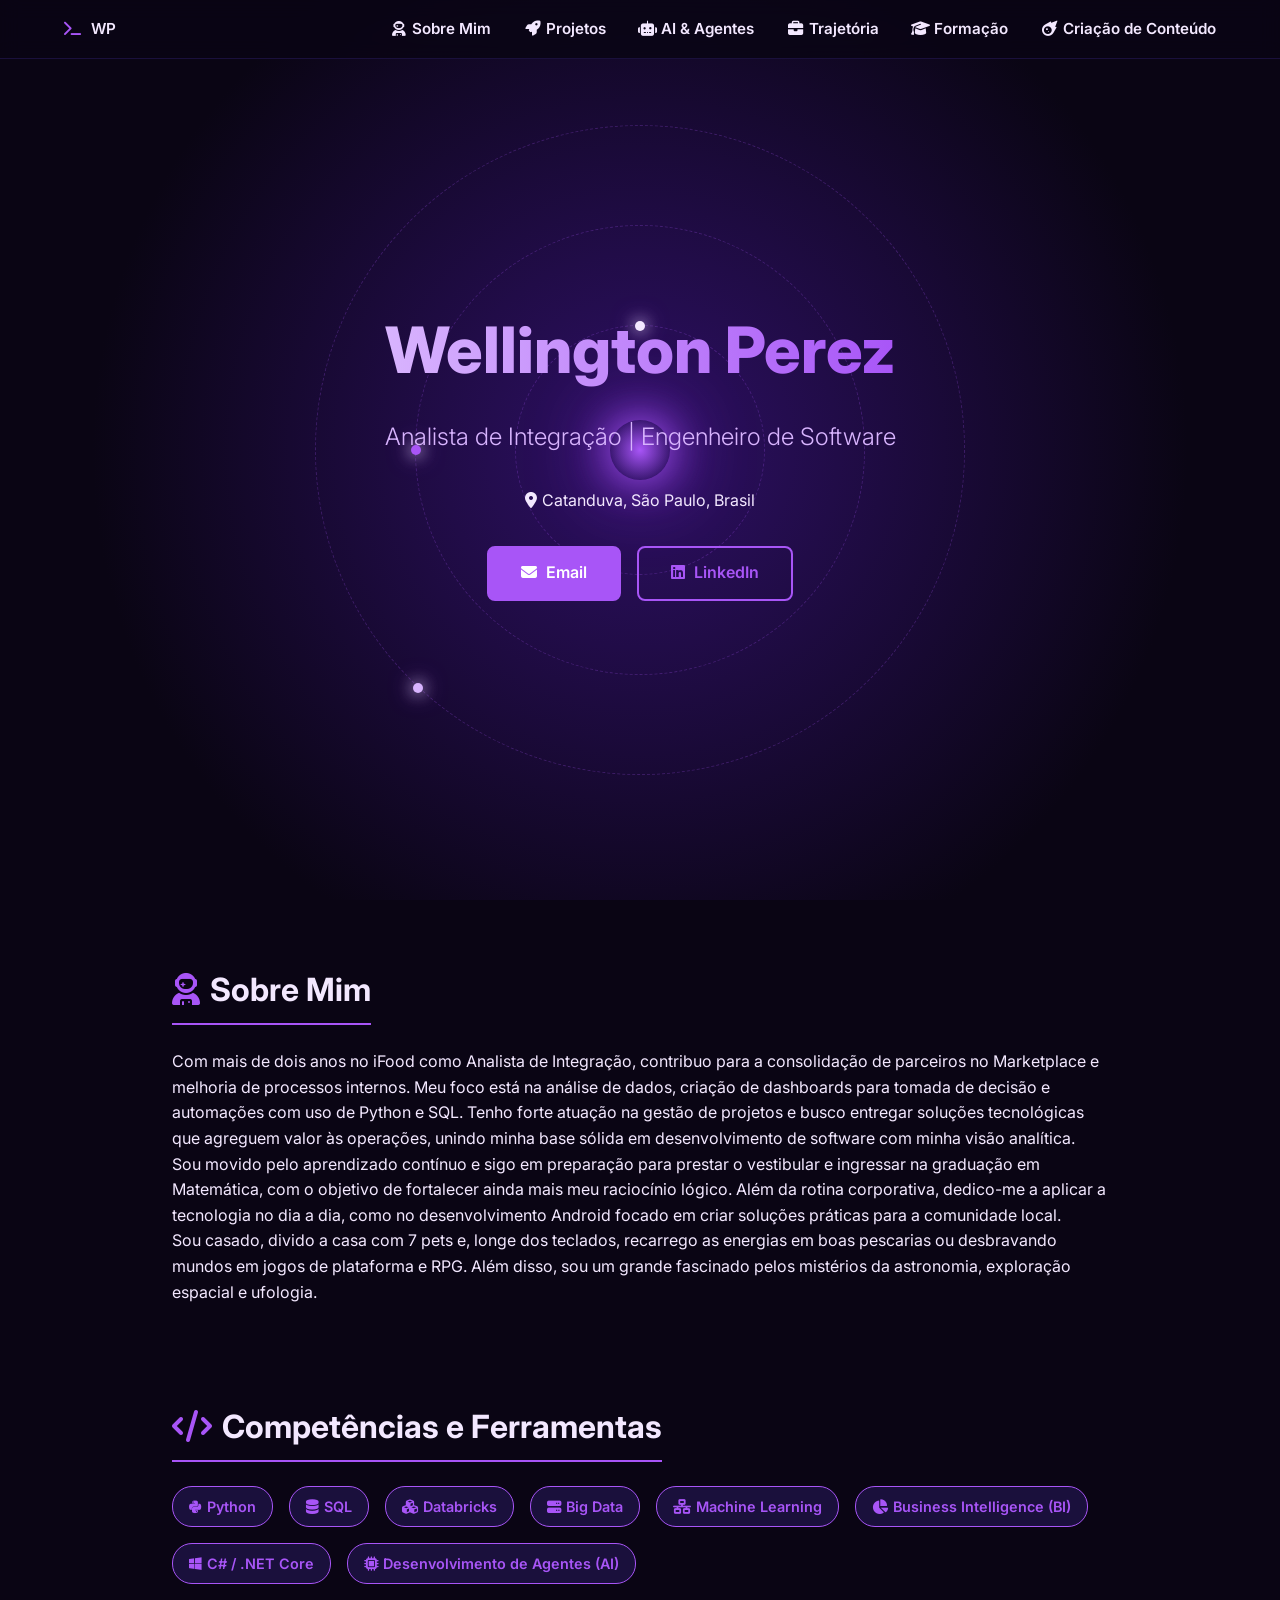
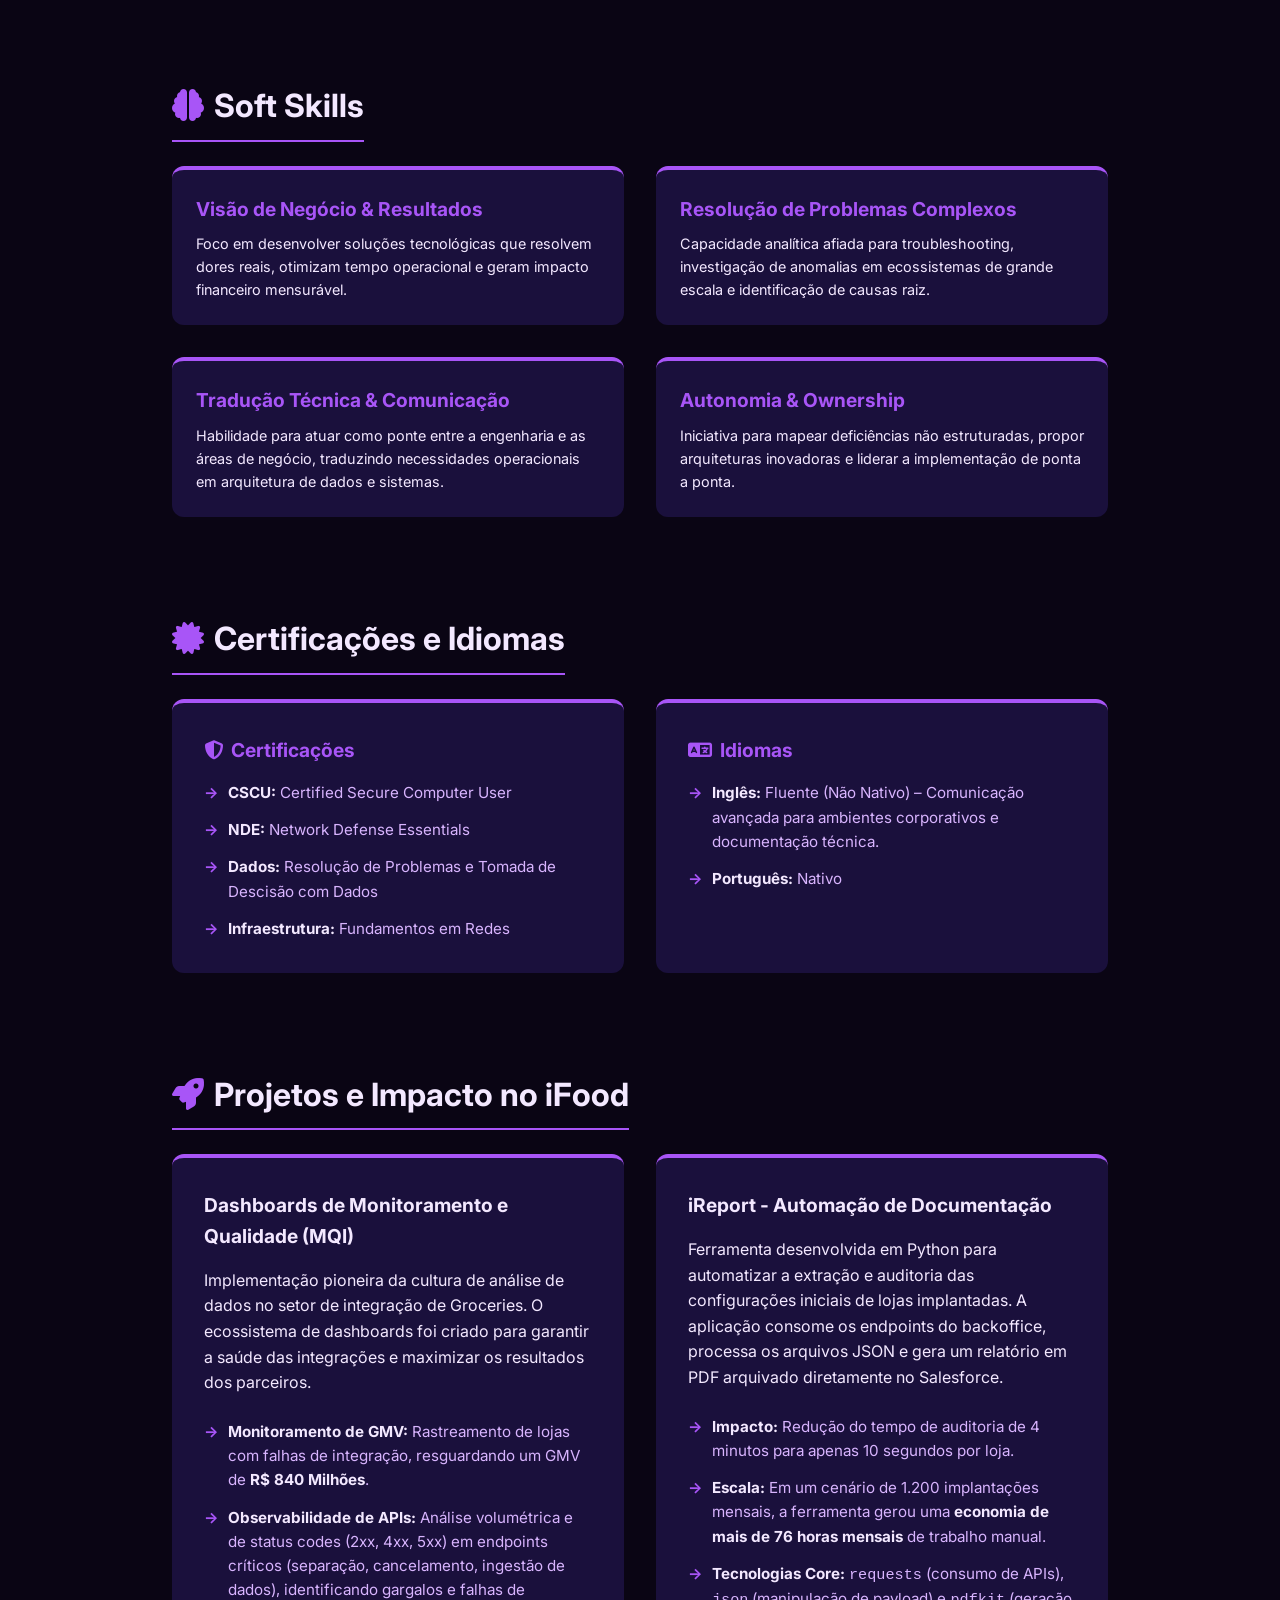
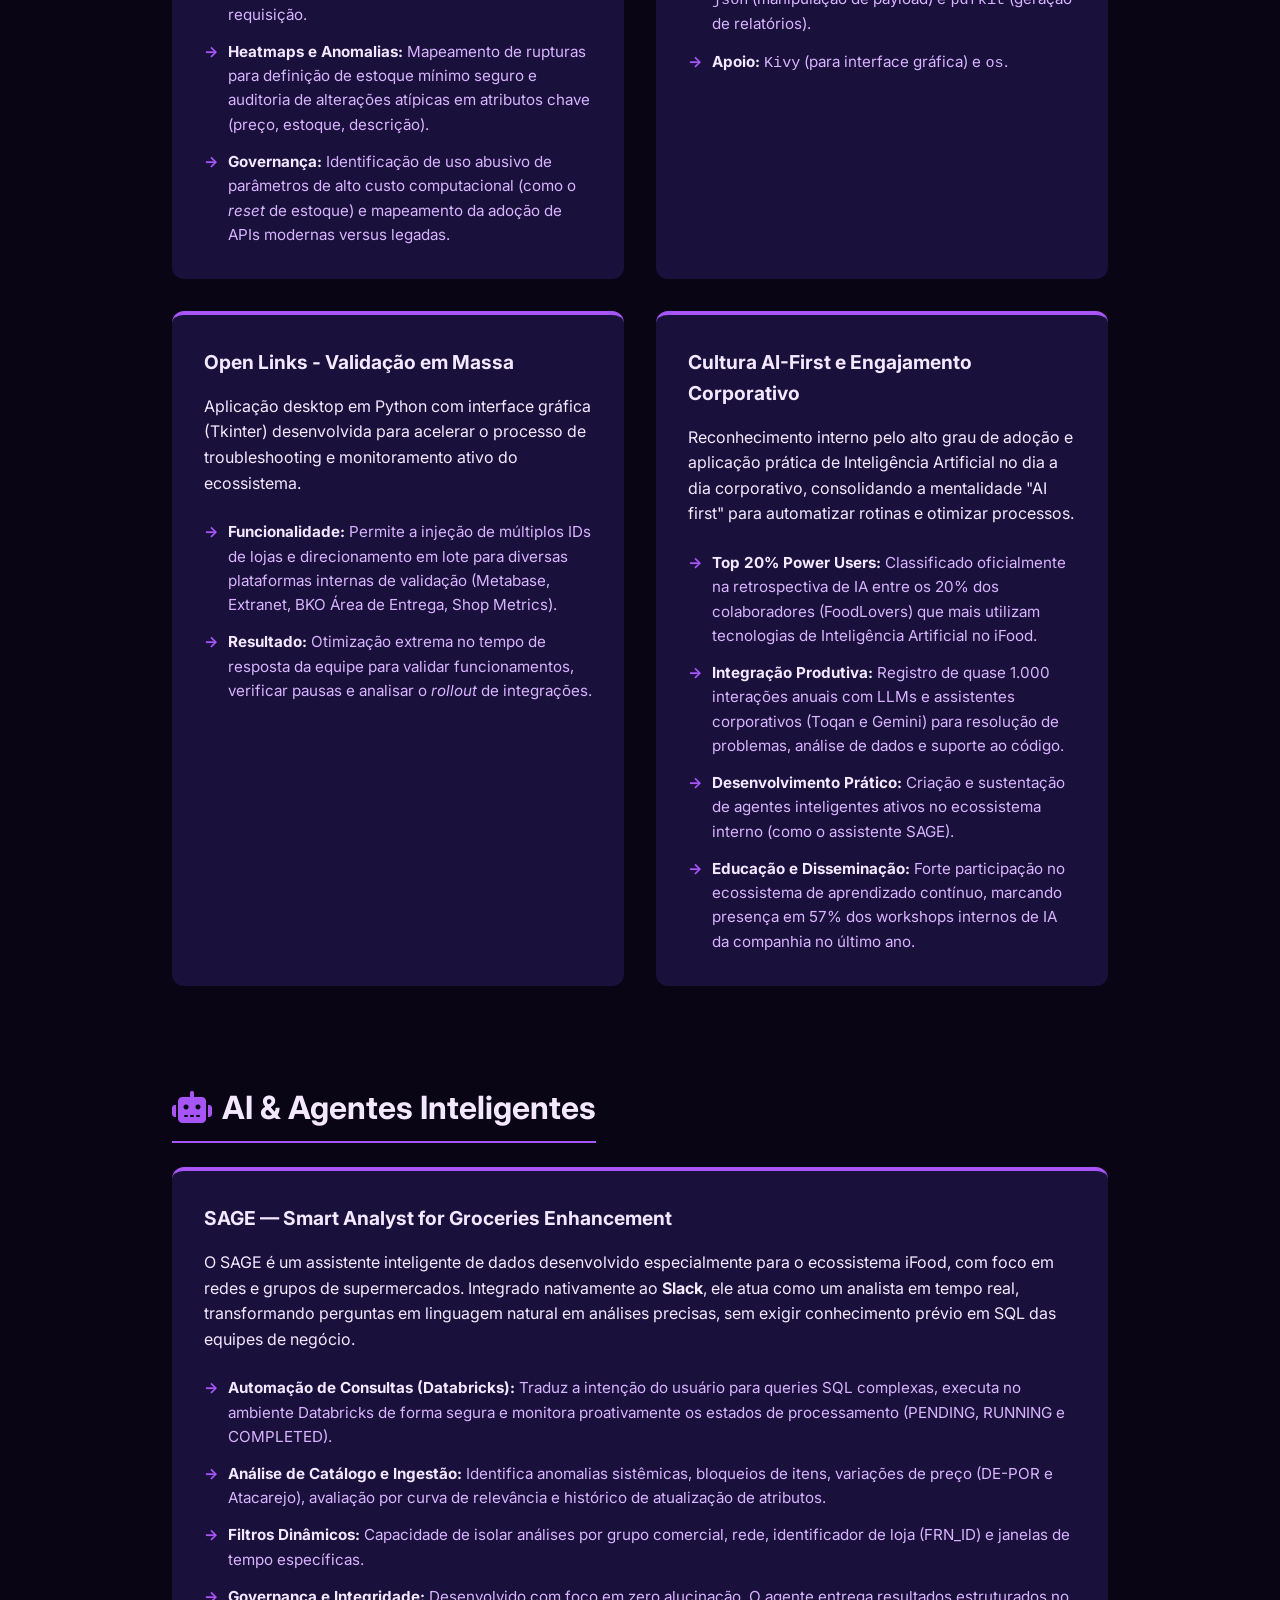
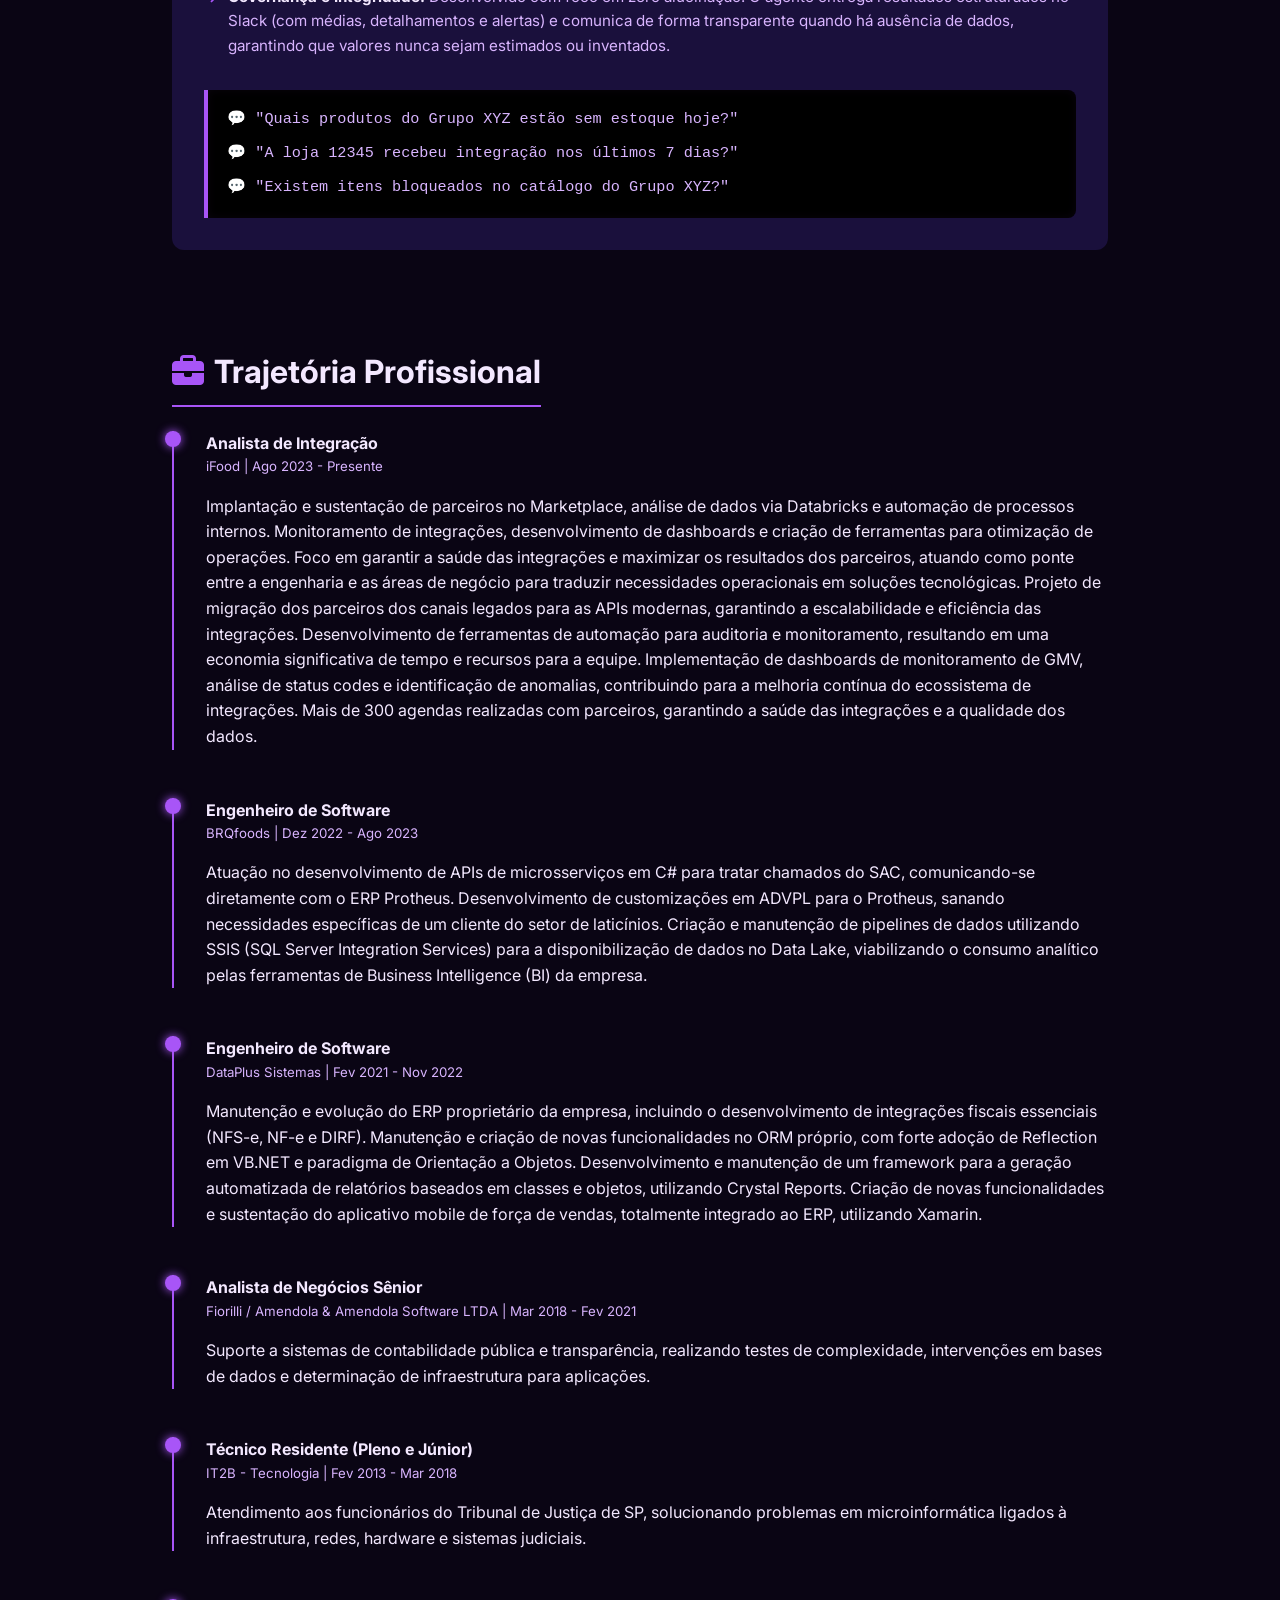
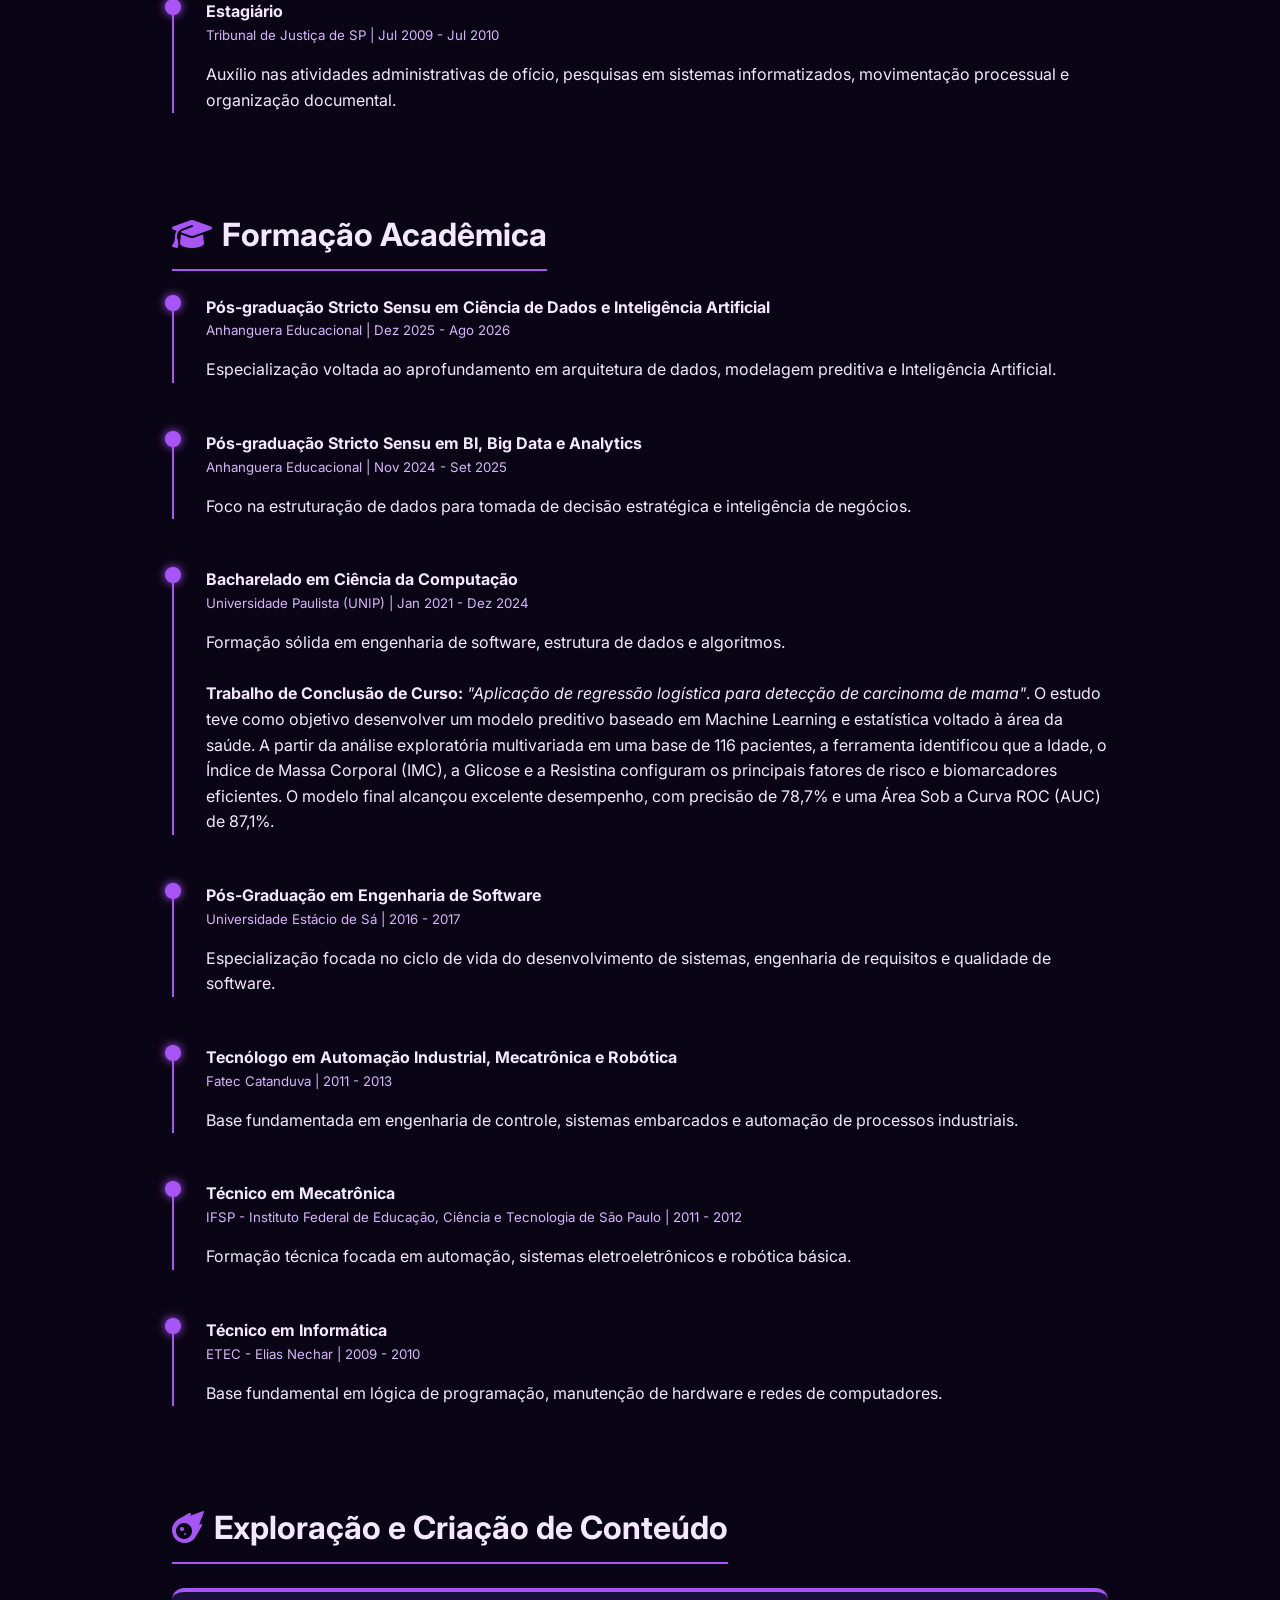
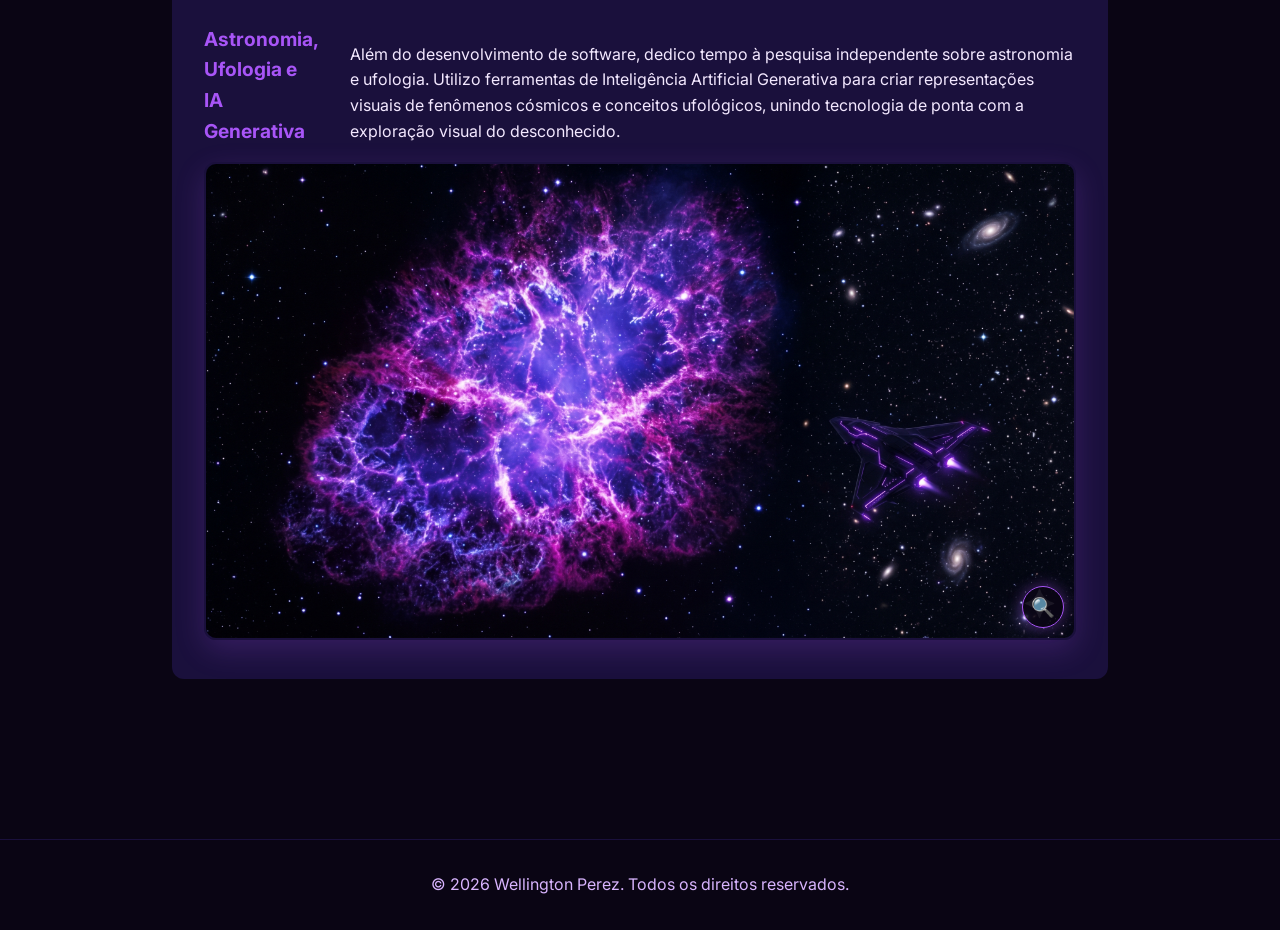
==== index.html @ 1f41c341 "feat: first commit" ====
<!doctype html>
<html lang="pt-BR">
  <head>
    <meta charset="UTF-8" />
    <meta name="viewport" content="width=device-width, initial-scale=1.0" />
    <title>Wellington Perez | Portfólio</title>

    <!-- Metatags para Redes Sociais (WhatsApp, LinkedIn, etc) -->
    <meta property="og:title" content="Wellington Perez | Portfólio" />
    <meta property="og:description" content="Engenheiro de Software e Analista de Integração. Conheça minha trajetória, projetos em IA e automações no iFood." />
    <meta property="og:type" content="website" />
    <meta property="og:site_name" content="Wellington Perez" />
    
    <!-- URL do seu site (Substitua pelo link real quando publicar) -->
    <meta property="og:url" content="https://wellingtondesenvolvedor.github.io/" />
    
    <!-- Link da imagem de prévia (DEVE SER UM LINK COMPLETO COM HTTPS) -->
    <meta property="og:image" content="https://wellingtondesenvolvedor.github.io/preview.jpg" />
    <meta property="og:image:width" content="1200" />
    <meta property="og:image:height" content="630" />

    <link rel="stylesheet" href="style.css" />
    <link
      href="https://fonts.googleapis.com/css2?family=Inter:wght@300;400;600;800&display=swap"
      rel="stylesheet"
    />
    <link
      rel="stylesheet"
      href="https://cdnjs.cloudflare.com/ajax/libs/font-awesome/6.5.1/css/all.min.css"
    />
  </head>
  <body>
    <div class="hamburger" id="hamburger">
      <span></span>
      <span></span>
      <span></span>
    </div>

    <nav class="navbar fade-in">
      <a href="#" class="nav-logo">
        <i class="fa-solid fa-terminal"></i> WP
      </a>
      <ul class="nav-menu" id="nav-menu">
        <li>
          <a href="#sobre"
            ><i class="fa-solid fa-user-astronaut fa-fw"></i> Sobre Mim</a
          >
        </li>
        <li>
          <a href="#projetos"
            ><i class="fa-solid fa-rocket fa-fw"></i> Projetos</a
          >
        </li>
        <li>
          <a href="#ai"><i class="fa-solid fa-robot fa-fw"></i> AI & Agentes</a>
        </li>
        <li>
          <a href="#experiencia"
            ><i class="fa-solid fa-briefcase fa-fw"></i> Trajetória</a
          >
        </li>
        <li>
          <a href="#formacao"
            ><i class="fa-solid fa-graduation-cap fa-fw"></i> Formação</a
          >
        </li>
        <li>
          <a href="#conteudo"
            ><i class="fa-solid fa-meteor fa-fw"></i> Criação de Conteúdo</a
          >
        </li>
      </ul>
    </nav>

    <div class="menu-overlay" id="menu-overlay"></div>

    <header class="hero fade-in">
      <div class="cosmic-network">
        <div class="orbit orbit-1"><div class="node"></div></div>
        <div class="orbit orbit-2"><div class="node"></div></div>
        <div class="orbit orbit-3"><div class="node"></div></div>
        <div class="core"></div>
      </div>

      <div class="hero-content">
        <h1>Wellington Perez</h1>
        <h2>Analista de Integração | Engenheiro de Software</h2>
        <p>
          <i class="fa-solid fa-location-dot" style="margin-right: 5px"></i
          >Catanduva, São Paulo, Brasil
        </p>
        <div class="contact-links">
          <a href="mailto:wellingtonaperez@gmail.com" class="btn"
            ><i class="fa-solid fa-envelope" style="margin-right: 5px"></i>
            Email</a
          >
          <a
            href="https://www.linkedin.com/in/wellperez"
            target="_blank"
            class="btn outline"
            ><i class="fa-brands fa-linkedin" style="margin-right: 5px"></i>
            LinkedIn</a
          >
        </div>
      </div>
    </header>

    <main>
      <section class="about slide-up" id="sobre">
        <h3>
          <i
            class="fa-solid fa-user-astronaut"
            style="color: var(--primary-color); margin-right: 10px"
          ></i
          >Sobre Mim
        </h3>
        <p>
          Com mais de dois anos no iFood como Analista de Integração, contribuo
          para a consolidação de parceiros no Marketplace e melhoria de
          processos internos. Meu foco está na análise de dados, criação de
          dashboards para tomada de decisão e automações com uso de Python e
          SQL. Tenho forte atuação na gestão de projetos e busco entregar
          soluções tecnológicas que agreguem valor às operações, unindo minha
          base sólida em desenvolvimento de software com minha visão analítica.
        </p>

        <p>
          Sou movido pelo aprendizado contínuo e sigo em preparação para prestar
          o vestibular e ingressar na graduação em Matemática, com o objetivo de
          fortalecer ainda mais meu raciocínio lógico. Além da rotina
          corporativa, dedico-me a aplicar a tecnologia no dia a dia, como no
          desenvolvimento Android focado em criar soluções práticas para a
          comunidade local.
        </p>

        <p>
          Sou casado, divido a casa com 7 pets e, longe dos teclados, recarrego
          as energias em boas pescarias ou desbravando mundos em jogos de
          plataforma e RPG. Além disso, sou um grande fascinado pelos mistérios
          da astronomia, exploração espacial e ufologia.
        </p>
      </section>

      <section class="skills slide-up">
        <h3>
          <i
            class="fa-solid fa-code"
            style="color: var(--primary-color); margin-right: 10px"
          ></i
          >Competências e Ferramentas
        </h3>
        <div class="skills-grid">
          <span class="skill-tag"
            ><i class="fa-brands fa-python" style="margin-right: 5px"></i
            >Python</span
          >
          <span class="skill-tag"
            ><i class="fa-solid fa-database" style="margin-right: 5px"></i
            >SQL</span
          >
          <span class="skill-tag"
            ><i class="fa-solid fa-cubes" style="margin-right: 5px"></i
            >Databricks</span
          >
          <span class="skill-tag"
            ><i class="fa-solid fa-server" style="margin-right: 5px"></i>Big
            Data</span
          >
          <span class="skill-tag"
            ><i class="fa-solid fa-network-wired" style="margin-right: 5px"></i
            >Machine Learning</span
          >
          <span class="skill-tag"
            ><i class="fa-solid fa-chart-pie" style="margin-right: 5px"></i
            >Business Intelligence (BI)</span
          >
          <span class="skill-tag"
            ><i class="fa-brands fa-windows" style="margin-right: 5px"></i>C# /
            .NET Core</span
          >
          <span class="skill-tag"
            ><i class="fa-solid fa-microchip" style="margin-right: 5px"></i
            >Desenvolvimento de Agentes (AI)</span
          >
        </div>
      </section>

      <section class="soft-skills slide-up" id="soft-skills">
        <h3>
          <i
            class="fa-solid fa-brain"
            style="color: var(--primary-color); margin-right: 10px"
          ></i
          >Soft Skills
        </h3>
        <div class="project-grid">
          <div class="project-card" style="padding: 1.5rem">
            <h4 style="margin-bottom: 0.5rem; color: var(--primary-color)">
              Visão de Negócio & Resultados
            </h4>
            <p style="font-size: 0.9rem">
              Foco em desenvolver soluções tecnológicas que resolvem dores
              reais, otimizam tempo operacional e geram impacto financeiro
              mensurável.
            </p>
          </div>
          <div class="project-card" style="padding: 1.5rem">
            <h4 style="margin-bottom: 0.5rem; color: var(--primary-color)">
              Resolução de Problemas Complexos
            </h4>
            <p style="font-size: 0.9rem">
              Capacidade analítica afiada para troubleshooting, investigação de
              anomalias em ecossistemas de grande escala e identificação de
              causas raiz.
            </p>
          </div>
          <div class="project-card" style="padding: 1.5rem">
            <h4 style="margin-bottom: 0.5rem; color: var(--primary-color)">
              Tradução Técnica & Comunicação
            </h4>
            <p style="font-size: 0.9rem">
              Habilidade para atuar como ponte entre a engenharia e as áreas de
              negócio, traduzindo necessidades operacionais em arquitetura de
              dados e sistemas.
            </p>
          </div>
          <div class="project-card" style="padding: 1.5rem">
            <h4 style="margin-bottom: 0.5rem; color: var(--primary-color)">
              Autonomia & Ownership
            </h4>
            <p style="font-size: 0.9rem">
              Iniciativa para mapear deficiências não estruturadas, propor
              arquiteturas inovadoras e liderar a implementação de ponta a
              ponta.
            </p>
          </div>
        </div>
      </section>

      <section class="certifications-languages slide-up" id="certificacoes">
        <h3>
          <i
            class="fa-solid fa-certificate"
            style="color: var(--primary-color); margin-right: 10px"
          ></i
          >Certificações e Idiomas
        </h3>
        <div class="project-grid">
          <div class="project-card">
            <h4 style="margin-bottom: 1rem; color: var(--primary-color)">
              <i class="fa-solid fa-shield-halved" style="margin-right: 8px"></i
              >Certificações
            </h4>
            <ul class="project-highlights" style="margin-top: 0">
              <li><strong>CSCU:</strong> Certified Secure Computer User</li>
              <li><strong>NDE:</strong> Network Defense Essentials</li>
              <li>
                <strong>Dados:</strong> Resolução de Problemas e Tomada de
                Descisão com Dados
              </li>
              <li><strong>Infraestrutura:</strong> Fundamentos em Redes</li>
            </ul>
          </div>

          <div class="project-card">
            <h4 style="margin-bottom: 1rem; color: var(--primary-color)">
              <i class="fa-solid fa-language" style="margin-right: 8px"></i
              >Idiomas
            </h4>
            <ul class="project-highlights" style="margin-top: 0">
              <li>
                <strong>Inglês:</strong> Fluente (Não Nativo) – Comunicação
                avançada para ambientes corporativos e documentação técnica.
              </li>
              <li><strong>Português:</strong> Nativo</li>
            </ul>
          </div>
        </div>
      </section>

      <section class="projects slide-up" id="projetos">
        <h3>
          <i
            class="fa-solid fa-rocket"
            style="color: var(--primary-color); margin-right: 10px"
          ></i
          >Projetos e Impacto no iFood
        </h3>

        <div class="project-grid">
          <div class="project-card">
            <h4>Dashboards de Monitoramento e Qualidade (MQI)</h4>
            <p>
              Implementação pioneira da cultura de análise de dados no setor de
              integração de Groceries. O ecossistema de dashboards foi criado
              para garantir a saúde das integrações e maximizar os resultados
              dos parceiros.
            </p>
            <ul class="project-highlights">
              <li>
                <strong>Monitoramento de GMV:</strong> Rastreamento de lojas com
                falhas de integração, resguardando um GMV de
                <strong>R$ 840 Milhões</strong>.
              </li>
              <li>
                <strong>Observabilidade de APIs:</strong> Análise volumétrica e
                de status codes (2xx, 4xx, 5xx) em endpoints críticos
                (separação, cancelamento, ingestão de dados), identificando
                gargalos e falhas de requisição.
              </li>
              <li>
                <strong>Heatmaps e Anomalias:</strong> Mapeamento de rupturas
                para definição de estoque mínimo seguro e auditoria de
                alterações atípicas em atributos chave (preço, estoque,
                descrição).
              </li>
              <li>
                <strong>Governança:</strong> Identificação de uso abusivo de
                parâmetros de alto custo computacional (como o <i>reset</i> de
                estoque) e mapeamento da adoção de APIs modernas versus legadas.
              </li>
            </ul>
          </div>

          <div class="project-card">
            <h4>iReport - Automação de Documentação</h4>
            <p>
              Ferramenta desenvolvida em Python para automatizar a extração e
              auditoria das configurações iniciais de lojas implantadas. A
              aplicação consome os endpoints do backoffice, processa os arquivos
              JSON e gera um relatório em PDF arquivado diretamente no
              Salesforce.
            </p>
            <ul class="project-highlights">
              <li>
                <strong>Impacto:</strong> Redução do tempo de auditoria de 4
                minutos para apenas 10 segundos por loja.
              </li>
              <li>
                <strong>Escala:</strong> Em um cenário de 1.200 implantações
                mensais, a ferramenta gerou uma
                <strong>economia de mais de 76 horas mensais</strong> de
                trabalho manual.
              </li>
              <li>
                <strong>Tecnologias Core:</strong>
                <code>requests</code> (consumo de APIs),
                <code>json</code> (manipulação de payload) e
                <code>pdfkit</code> (geração de relatórios).
              </li>
              <li>
                <strong>Apoio:</strong> <code>Kivy</code> (para interface
                gráfica) e <code>os</code>.
              </li>
            </ul>
          </div>

          <div class="project-card">
            <h4>Open Links - Validação em Massa</h4>
            <p>
              Aplicação desktop em Python com interface gráfica (Tkinter)
              desenvolvida para acelerar o processo de troubleshooting e
              monitoramento ativo do ecossistema.
            </p>
            <ul class="project-highlights">
              <li>
                <strong>Funcionalidade:</strong> Permite a injeção de múltiplos
                IDs de lojas e direcionamento em lote para diversas plataformas
                internas de validação (Metabase, Extranet, BKO Área de Entrega,
                Shop Metrics).
              </li>
              <li>
                <strong>Resultado:</strong> Otimização extrema no tempo de
                resposta da equipe para validar funcionamentos, verificar pausas
                e analisar o <i>rollout</i> de integrações.
              </li>
            </ul>
          </div>

          <!-- Projeto Cultura de IA -->
          <div class="project-card">
            <h4>Cultura AI-First e Engajamento Corporativo</h4>
            <p>
              Reconhecimento interno pelo alto grau de adoção e aplicação prática de Inteligência Artificial no dia a dia corporativo, consolidando a mentalidade "AI first" para automatizar rotinas e otimizar processos.
            </p>
            <ul class="project-highlights">
              <li>
                <strong>Top 20% Power Users:</strong> Classificado oficialmente na retrospectiva de IA entre os 20% dos colaboradores (FoodLovers) que mais utilizam tecnologias de Inteligência Artificial no iFood.
              </li>
              <li>
                <strong>Integração Produtiva:</strong> Registro de quase 1.000 interações anuais com LLMs e assistentes corporativos (Toqan e Gemini) para resolução de problemas, análise de dados e suporte ao código.
              </li>
              <li>
                <strong>Desenvolvimento Prático:</strong> Criação e sustentação de agentes inteligentes ativos no ecossistema interno (como o assistente SAGE).
              </li>
              <li>
                <strong>Educação e Disseminação:</strong> Forte participação no ecossistema de aprendizado contínuo, marcando presença em 57% dos workshops internos de IA da companhia no último ano.
              </li>
            </ul>
          </div>
        </div>
      </section>

      <section class="ai-agents slide-up" id="ai">
        <h3>
          <i
            class="fa-solid fa-robot"
            style="color: var(--primary-color); margin-right: 10px"
          ></i
          >AI & Agentes Inteligentes
        </h3>
        <div class="project-card">
          <h4>SAGE — Smart Analyst for Groceries Enhancement</h4>
          <p>
            O SAGE é um assistente inteligente de dados desenvolvido
            especialmente para o ecossistema iFood, com foco em redes e grupos
            de supermercados. Integrado nativamente ao <strong>Slack</strong>,
            ele atua como um analista em tempo real, transformando perguntas em
            linguagem natural em análises precisas, sem exigir conhecimento
            prévio em SQL das equipes de negócio.
          </p>

          <ul class="project-highlights">
            <li>
              <strong>Automação de Consultas (Databricks):</strong> Traduz a
              intenção do usuário para queries SQL complexas, executa no
              ambiente Databricks de forma segura e monitora proativamente os
              estados de processamento (PENDING, RUNNING e COMPLETED).
            </li>
            <li>
              <strong>Análise de Catálogo e Ingestão:</strong> Identifica
              anomalias sistêmicas, bloqueios de itens, variações de preço
              (DE-POR e Atacarejo), avaliação por curva de relevância e
              histórico de atualização de atributos.
            </li>
            <li>
              <strong>Filtros Dinâmicos:</strong> Capacidade de isolar análises
              por grupo comercial, rede, identificador de loja (FRN_ID) e
              janelas de tempo específicas.
            </li>
            <li>
              <strong>Governança e Integridade:</strong> Desenvolvido com foco
              em zero alucinação. O agente entrega resultados estruturados no
              Slack (com médias, detalhamentos e alertas) e comunica de forma
              transparente quando há ausência de dados, garantindo que valores
              nunca sejam estimados ou inventados.
            </li>
          </ul>

          <div class="chat-snippet">
            <span
              >💬 "Quais produtos do Grupo XYZ estão sem estoque hoje?"</span
            >
            <span
              >💬 "A loja 12345 recebeu integração nos últimos 7 dias?"</span
            >
            <span>💬 "Existem itens bloqueados no catálogo do Grupo XYZ?"</span>
          </div>
        </div>
      </section>

      <section class="experience slide-up" id="experiencia">
        <h3>
          <i
            class="fa-solid fa-briefcase"
            style="color: var(--primary-color); margin-right: 10px"
          ></i
          >Trajetória Profissional
        </h3>
        <div class="timeline">
          <div class="timeline-item">
            <h4>Analista de Integração</h4>
            <h5>iFood | Ago 2023 - Presente</h5>
            <p>
              Implantação e sustentação de parceiros no Marketplace, análise de
              dados via Databricks e automação de processos internos.
              Monitoramento de integrações, desenvolvimento de dashboards e
              criação de ferramentas para otimização de operações. Foco em
              garantir a saúde das integrações e maximizar os resultados dos
              parceiros, atuando como ponte entre a engenharia e as áreas de
              negócio para traduzir necessidades operacionais em soluções
              tecnológicas. Projeto de migração dos parceiros dos canais legados
              para as APIs modernas, garantindo a escalabilidade e eficiência
              das integrações. Desenvolvimento de ferramentas de automação para
              auditoria e monitoramento, resultando em uma economia
              significativa de tempo e recursos para a equipe. Implementação de
              dashboards de monitoramento de GMV, análise de status codes e
              identificação de anomalias, contribuindo para a melhoria contínua
              do ecossistema de integrações. Mais de 300 agendas realizadas com
              parceiros, garantindo a saúde das integrações e a qualidade dos
              dados.
            </p>
          </div>
          <div class="timeline-item">
            <h4>Engenheiro de Software</h4>
            <h5>BRQfoods | Dez 2022 - Ago 2023</h5>
            <p>
              Atuação no desenvolvimento de APIs de microsserviços em C# para
              tratar chamados do SAC, comunicando-se diretamente com o ERP
              Protheus. Desenvolvimento de customizações em ADVPL para o
              Protheus, sanando necessidades específicas de um cliente do setor
              de laticínios. Criação e manutenção de pipelines de dados
              utilizando SSIS (SQL Server Integration Services) para a
              disponibilização de dados no Data Lake, viabilizando o consumo
              analítico pelas ferramentas de Business Intelligence (BI) da
              empresa.
            </p>
          </div>
          <div class="timeline-item">
            <h4>Engenheiro de Software</h4>
            <h5>DataPlus Sistemas | Fev 2021 - Nov 2022</h5>
            <p>
              Manutenção e evolução do ERP proprietário da empresa, incluindo o
              desenvolvimento de integrações fiscais essenciais (NFS-e, NF-e e
              DIRF). Manutenção e criação de novas funcionalidades no ORM
              próprio, com forte adoção de Reflection em VB.NET e paradigma de
              Orientação a Objetos. Desenvolvimento e manutenção de um framework
              para a geração automatizada de relatórios baseados em classes e
              objetos, utilizando Crystal Reports. Criação de novas
              funcionalidades e sustentação do aplicativo mobile de força de
              vendas, totalmente integrado ao ERP, utilizando Xamarin.
            </p>
          </div>
          <div class="timeline-item">
            <h4>Analista de Negócios Sênior</h4>
            <h5>
              Fiorilli / Amendola & Amendola Software LTDA | Mar 2018 - Fev 2021
            </h5>
            <p>
              Suporte a sistemas de contabilidade pública e transparência,
              realizando testes de complexidade, intervenções em bases de dados
              e determinação de infraestrutura para aplicações.
            </p>
          </div>
          <div class="timeline-item">
            <h4>Técnico Residente (Pleno e Júnior)</h4>
            <h5>IT2B - Tecnologia | Fev 2013 - Mar 2018</h5>
            <p>
              Atendimento aos funcionários do Tribunal de Justiça de SP,
              solucionando problemas em microinformática ligados à
              infraestrutura, redes, hardware e sistemas judiciais.
            </p>
          </div>
          <div class="timeline-item">
            <h4>Estagiário</h4>
            <h5>Tribunal de Justiça de SP | Jul 2009 - Jul 2010</h5>
            <p>
              Auxílio nas atividades administrativas de ofício, pesquisas em
              sistemas informatizados, movimentação processual e organização
              documental.
            </p>
          </div>
        </div>
      </section>

      <section class="experience slide-up" id="formacao">
        <h3>
          <i
            class="fa-solid fa-graduation-cap"
            style="color: var(--primary-color); margin-right: 10px"
          ></i
          >Formação Acadêmica
        </h3>
        <div class="timeline">
          <div class="timeline-item">
            <h4>
              Pós-graduação Stricto Sensu em Ciência de Dados e Inteligência
              Artificial
            </h4>
            <h5>Anhanguera Educacional | Dez 2025 - Ago 2026</h5>
            <p>
              Especialização voltada ao aprofundamento em arquitetura de dados,
              modelagem preditiva e Inteligência Artificial.
            </p>
          </div>
          <div class="timeline-item">
            <h4>Pós-graduação Stricto Sensu em BI, Big Data e Analytics</h4>
            <h5>Anhanguera Educacional | Nov 2024 - Set 2025</h5>
            <p>
              Foco na estruturação de dados para tomada de decisão estratégica e
              inteligência de negócios.
            </p>
          </div>
          <div class="timeline-item">
            <h4>Bacharelado em Ciência da Computação</h4>
            <h5>Universidade Paulista (UNIP) | Jan 2021 - Dez 2024</h5>
            <p>
              Formação sólida em engenharia de software, estrutura de dados e
              algoritmos. <br /><br /><strong
                >Trabalho de Conclusão de Curso:</strong
              >
              <i
                >"Aplicação de regressão logística para detecção de carcinoma de
                mama"</i
              >. O estudo teve como objetivo desenvolver um modelo preditivo
              baseado em Machine Learning e estatística voltado à área da saúde.
              A partir da análise exploratória multivariada em uma base de 116
              pacientes, a ferramenta identificou que a Idade, o Índice de Massa
              Corporal (IMC), a Glicose e a Resistina configuram os principais
              fatores de risco e biomarcadores eficientes. O modelo final
              alcançou excelente desempenho, com precisão de 78,7% e uma Área
              Sob a Curva ROC (AUC) de 87,1%.
            </p>
          </div>
          <div class="timeline-item">
            <h4>Pós-Graduação em Engenharia de Software</h4>
            <h5>Universidade Estácio de Sá | 2016 - 2017</h5>
            <p>
              Especialização focada no ciclo de vida do desenvolvimento de
              sistemas, engenharia de requisitos e qualidade de software.
            </p>
          </div>
          <div class="timeline-item">
            <h4>Tecnólogo em Automação Industrial, Mecatrônica e Robótica</h4>
            <h5>Fatec Catanduva | 2011 - 2013</h5>
            <p>
              Base fundamentada em engenharia de controle, sistemas embarcados e
              automação de processos industriais.
            </p>
          </div>
          <div class="timeline-item">
            <h4>Técnico em Mecatrônica</h4>
            <h5>
              IFSP - Instituto Federal de Educação, Ciência e Tecnologia de São
              Paulo | 2011 - 2012
            </h5>
            <p>
              Formação técnica focada em automação, sistemas eletroeletrônicos e
              robótica básica.
            </p>
          </div>
          <div class="timeline-item">
            <h4>Técnico em Informática</h4>
            <h5>ETEC - Elias Nechar | 2009 - 2010</h5>
            <p>
              Base fundamental em lógica de programação, manutenção de hardware
              e redes de computadores.
            </p>
          </div>
        </div>
      </section>

      <section class="content-creation slide-up" id="conteudo">
        <h3>
          <i
            class="fa-solid fa-meteor"
            style="color: var(--primary-color); margin-right: 10px"
          ></i
          >Exploração e Criação de Conteúdo
        </h3>
        <div class="project-card">
          <div class="content-text content-wrapper">
            <h4 style="color: var(--primary-color); margin-bottom: 1rem">
              Astronomia, Ufologia e IA Generativa
            </h4>
            <p>
              Além do desenvolvimento de software, dedico tempo à pesquisa
              independente sobre astronomia e ufologia. Utilizo ferramentas de
              Inteligência Artificial Generativa para criar representações
              visuais de fenômenos cósmicos e conceitos ufológicos, unindo
              tecnologia de ponta com a exploração visual do desconhecido.
            </p>
          </div>
          <div class="image-preview-wrapper">
            <img
              src="universo.png"
              alt="Representação artística do espaço e ufologia gerada por IA"
              class="content-image-preview"
            />

            <span class="zoom-indicator">🔍</span>
          </div>
        </div>
      </section>
    </main>

    <footer>
      <p>© 2026 Wellington Perez. Todos os direitos reservados.</p>
    </footer>

    <div class="lightbox" id="lightbox">
      <img src="" alt="Imagem ampliada" id="lightbox-img" />
    </div>

    <script src="script.js"></script>
  </body>
</html>
---- style.css ----
﻿:root {
  --bg-color: #0a0514;
  --surface-color: #1a103c;
  --primary-color: #a855f7;
  --primary-hover: #9333ea;
  --text-main: #f3e8ff;
  --text-muted: #d8b4fe;
}

* {
  margin: 0;
  padding: 0;
  box-sizing: border-box;
}

html {
  scroll-behavior: smooth;
}

body {
  font-family: 'Inter', sans-serif;
  background-color: var(--bg-color);
  color: var(--text-main);
  line-height: 1.6;
  overflow-x: hidden;
}

h1,
h2,
h3,
h4 {
  color: var(--text-main);
}

h3 {
  font-size: 2rem;
  margin-bottom: 1.5rem;
  border-bottom: 2px solid var(--primary-color);
  display: inline-block;
  padding-bottom: 0.5rem;
}

.menu-overlay {
  position: fixed;
  inset: 0;
  background: rgba(0, 0, 0, 0.55);
  opacity: 0;
  visibility: hidden;
  pointer-events: none;
  transition: 0.3s;
  z-index: 1500;
}

.menu-overlay.active {
  opacity: 1;
  visibility: visible;
  pointer-events: auto;
}

.navbar {
  position: fixed;
  top: 0;
  left: 0;
  width: 100%;
  background-color: rgba(10, 5, 20, 0.85);
  backdrop-filter: blur(10px);
  z-index: 2000;
  padding: 1rem 5%;
  border-bottom: 1px solid var(--surface-color);
  display: flex;
  justify-content: space-between;
  align-items: center;
}

.nav-logo {
  font-size: 1.5rem;
  font-weight: 800;
  color: var(--text-main);
  text-decoration: none;
  display: flex;
  align-items: center;
  gap: 0.6rem;
  transition: all 0.3s ease;
}

.nav-logo i {
  color: var(--primary-color);
}

.nav-logo:hover {
  color: var(--primary-color);
  transform: scale(1.05);
}

.navbar ul {
  display: flex;
  justify-content: center;
  gap: 2rem;
  list-style: none;
  margin: 0;
  padding: 0;
}

.navbar a {
  color: var(--text-main);
  text-decoration: none;
  font-weight: 600;
  font-size: 0.95rem;
  transition: color 0.3s ease;
}

.navbar a:hover {
  color: var(--primary-color);
}

.hamburger {
  display: none;
  cursor: pointer;
  flex-direction: column;
  gap: 7px;
  z-index: 1001;
}

.hamburger span {
  display: block;
  width: 32px;
  height: 4px;
  background-color: var(--text-main);
  border-radius: 4px;
  transition: all 0.3s ease;
  transform-origin: center;
}

.hero {
  height: 100vh;
  display: flex;
  align-items: center;
  justify-content: center;
  text-align: center;
  background: radial-gradient(circle at center, #2e1065 0%, var(--bg-color) 70%);
  position: relative;
  overflow: hidden;
}

.hero-content {
  position: relative;
  z-index: 2;
}

.hero h1 {
  font-size: 4rem;
  font-weight: 800;
  margin-bottom: 1rem;
  background: linear-gradient(90deg, #d8b4fe, var(--primary-color));
  background-clip: text;
  -webkit-background-clip: text;
  -webkit-text-fill-color: transparent;
}

.hero h2 {
  font-size: 1.5rem;
  color: var(--text-muted);
  font-weight: 300;
  margin-bottom: 2rem;
}

.contact-links {
  display: flex;
  gap: 1rem;
  justify-content: center;
  margin-top: 2rem;
}

.btn {
  padding: 0.8rem 2rem;
  background-color: var(--primary-color);
  color: #fff;
  text-decoration: none;
  border-radius: 8px;
  font-weight: 600;
  transition: all 0.3s ease;
  border: 2px solid var(--primary-color);
}

.btn:hover {
  background-color: transparent;
  box-shadow: 0 0 20px var(--primary-hover);
  transform: translateY(-3px);
}

.btn.outline {
  background-color: transparent;
  color: var(--primary-color);
}

.btn.outline:hover {
  background-color: var(--primary-color);
  color: #fff;
}

main {
  max-width: 1000px;
  margin: 0 auto;
  padding: 4rem 2rem;
}

section {
  margin-bottom: 6rem;
  scroll-margin-top: 80px;
}

.content-text,
.content-image {
  flex: 1;
}

.content-wrapper {
  display: flex;
  align-items: center;
  gap: 2rem;
}

.image-preview-wrapper {
  position: relative;
  display: inline-block;
  cursor: zoom-in;
}

.content-image-preview {
  max-width: 100%;
  display: block;
  border-radius: 12px;
  border: 2px solid var(--surface-color);
  box-shadow: 0 10px 30px rgba(168, 85, 247, 0.2);
  transition: transform 0.3s ease, filter 0.3s ease;
}

.image-preview-wrapper:hover .content-image-preview {
  transform: scale(1.02);
  filter: brightness(1.08);
}

.zoom-indicator {
  position: absolute;
  right: 12px;
  bottom: 12px;
  width: 42px;
  height: 42px;
  display: flex;
  align-items: center;
  justify-content: center;
  background: rgba(10, 5, 20, 0.85);
  border: 1px solid var(--primary-color);
  border-radius: 50%;
  box-shadow: 0 0 15px rgba(168, 85, 247, 0.45);
  font-size: 1.2rem;
  pointer-events: none;
}

.lightbox {
  position: fixed;
  inset: 0;
  display: flex;
  justify-content: center;
  align-items: center;
  background: rgba(0, 0, 0, 0.9);
  opacity: 0;
  visibility: hidden;
  transition: 0.3s ease;
  z-index: 9999;
  cursor: zoom-out;
}

.lightbox.active {
  opacity: 1;
  visibility: visible;
}

.lightbox img {
  max-width: 90vw;
  max-height: 90vh;
  border-radius: 12px;
  box-shadow: 0 0 20px rgba(168, 85, 247, 0.4), 0 0 40px rgba(168, 85, 247, 0.2);
}

.skills-grid {
  display: flex;
  flex-wrap: wrap;
  gap: 1rem;
}

.skill-tag {
  background-color: var(--surface-color);
  color: var(--primary-color);
  padding: 0.5rem 1rem;
  border-radius: 20px;
  font-size: 0.9rem;
  font-weight: 600;
  border: 1px solid var(--primary-color);
  transition: transform 0.3s ease, box-shadow 0.3s ease;
}

.skill-tag:hover {
  transform: scale(1.1);
  box-shadow: 0 0 15px var(--primary-color);
}

.project-grid {
  display: grid;
  grid-template-columns: repeat(auto-fit, minmax(300px, 1fr));
  gap: 2rem;
}

.project-card {
  background-color: var(--surface-color);
  padding: 2rem;
  border-radius: 12px;
  border-top: 4px solid var(--primary-color);
  transition: all 0.4s ease;
}

.project-card:hover {
  transform: translateY(-10px);
  box-shadow: 0 10px 30px rgba(168, 85, 247, 0.2);
}

.project-card h4 {
  font-size: 1.2rem;
  margin-bottom: 1rem;
}

.project-highlights {
  list-style: none;
  padding: 0;
  margin-top: 1.5rem;
  display: flex;
  flex-direction: column;
  gap: 0.8rem;
}

.project-highlights li {
  font-size: 0.95rem;
  color: var(--text-muted);
  padding-left: 1.5rem;
  position: relative;
}

.project-highlights li::before {
  content: '→';
  position: absolute;
  left: 0;
  color: var(--primary-color);
  font-weight: bold;
}

.project-highlights strong {
  color: var(--text-main);
}

.timeline-item {
  border-left: 2px solid var(--primary-color);
  padding-left: 2rem;
  position: relative;
  margin-bottom: 3rem;
  transition: all 0.3s ease;
}

.timeline-item::before {
  content: '';
  position: absolute;
  left: -9px;
  top: 0;
  width: 16px;
  height: 16px;
  background-color: var(--primary-color);
  border-radius: 50%;
  box-shadow: 0 0 10px var(--primary-color);
}

.timeline-item:hover {
  transform: translateX(10px);
}

.timeline-item h5 {
  color: var(--text-muted);
  font-weight: 400;
  margin-bottom: 1rem;
}

.chat-snippet {
  background-color: #000;
  border-left: 4px solid var(--primary-color);
  padding: 1.2rem;
  margin-top: 2rem;
  border-radius: 0 8px 8px 0;
  font-family: 'Courier New', Courier, monospace;
  color: var(--text-muted);
  display: flex;
  flex-direction: column;
  gap: 0.8rem;
  font-size: 0.95rem;
  box-shadow: inset 0 0 10px rgba(168, 85, 247, 0.05);
}

.chat-snippet span {
  display: block;
  line-height: 1.4;
}

footer {
  text-align: center;
  padding: 2rem;
  border-top: 1px solid var(--surface-color);
  color: var(--text-muted);
}

.fade-in {
  opacity: 0;
  animation: fadeIn 1.5s forwards;
}

.slide-up {
  opacity: 0;
  transform: translateY(50px);
  transition: opacity 0.8s ease, transform 0.8s ease;
}

.slide-up.visible {
  opacity: 1;
  transform: translateY(0);
}

.cosmic-network {
  position: absolute;
  top: 50%;
  left: 50%;
  transform: translate(-50%, -50%);
  width: 600px;
  height: 600px;
  z-index: 1;
  pointer-events: none;
}

.core {
  position: absolute;
  top: 50%;
  left: 50%;
  transform: translate(-50%, -50%);
  width: 60px;
  height: 60px;
  background: radial-gradient(circle, var(--primary-color) 0%, transparent 80%);
  border-radius: 50%;
  box-shadow: 0 0 40px var(--primary-color), 0 0 80px var(--primary-hover);
  animation: pulseCore 4s infinite alternate;
}

.orbit {
  position: absolute;
  top: 50%;
  left: 50%;
  border: 1px dashed rgba(168, 85, 247, 0.25);
  border-radius: 50%;
  transform: translate(-50%, -50%);
  animation: spin linear infinite;
}

.orbit-1 {
  width: 250px;
  height: 250px;
  animation-duration: 30s;
}

.orbit-2 {
  width: 450px;
  height: 450px;
  animation-duration: 45s;
  animation-direction: reverse;
}

.orbit-3 {
  width: 650px;
  height: 650px;
  animation-duration: 60s;
}

.node {
  position: absolute;
  width: 10px;
  height: 10px;
  background-color: var(--text-main);
  border-radius: 50%;
  box-shadow: 0 0 15px var(--text-main), 0 0 25px var(--primary-color);
}

.orbit-1 .node {
  top: -5px;
  left: 50%;
  transform: translateX(-50%);
}

.orbit-2 .node {
  background-color: var(--primary-color);
  top: 50%;
  left: -5px;
  transform: translateY(-50%);
}

.orbit-3 .node {
  background-color: var(--text-muted);
  top: 86%;
  left: 15%;
}

.core,
.orbit,
.node {
  transition: box-shadow 0.5s ease, border-color 0.5s ease, background-color 0.5s ease;
}

.hero:hover .core {
  box-shadow: 0 0 60px var(--primary-color), 0 0 120px var(--primary-hover);
}

.hero:hover .orbit {
  border-color: rgba(168, 85, 247, 0.6);
}

.hero:hover .node {
  box-shadow: 0 0 20px var(--text-main), 0 0 40px var(--primary-hover);
  background-color: #fff;
}

.hero:hover .orbit-1 {
  animation-duration: 8s;
}

.hero:hover .orbit-2 {
  animation-duration: 15s;
}

.hero:hover .orbit-3 {
  animation-duration: 25s;
}

@media (max-width: 768px) {
  .content-wrapper {
    flex-direction: column;
    gap: 1.5rem;
  }

  .content-text,
  .content-image {
    min-width: 100%;
  }

  .navbar {
    background: transparent;
    border: none;
    backdrop-filter: none;
    padding: 0;
  }

  .nav-logo {
    position: fixed;
    top: 20px;
    left: 20px;
    z-index: 3000;
    background: rgba(26, 16, 60, 0.95);
    border: 1px solid var(--primary-color);
    border-radius: 10px;
    padding: 10px 15px;
    box-shadow: 0 0 10px rgba(168, 85, 247, 0.3), 0 0 25px rgba(168, 85, 247, 0.15);
    font-size: 1.2rem;
  }

  .hamburger {
    display: flex;
    position: fixed;
    top: 20px;
    right: 20px;
    padding: 12px;
    background: rgba(26, 16, 60, 0.95);
    border: 1px solid var(--primary-color);
    border-radius: 10px;
    box-shadow: 0 0 10px rgba(168, 85, 247, 0.3), 0 0 25px rgba(168, 85, 247, 0.15);
    z-index: 3000;
  }

  .nav-menu {
    position: fixed;
    top: 0;
    right: -100%;
    width: min(250px, 80vw);
    height: 100vh;
    display: flex;
    flex-direction: column;
    justify-content: flex-start;
    padding-top: 90px;
    background-color: rgba(10, 5, 20, 0.98);
    box-shadow: -10px 0 30px rgba(0, 0, 0, 0.5);
    backdrop-filter: blur(15px);
    border-left: 1px solid rgba(168, 85, 247, 0.35);
    gap: 0;
    transition: right 0.35s cubic-bezier(0.22, 0.61, 0.36, 1);
    z-index: 2000;
  }

  .nav-menu.active {
    right: 0;
  }

  .nav-menu li {
    width: 100%;
    border-bottom: 1px solid rgba(168, 85, 247, 0.15);
  }

  .nav-menu li:last-child {
    border-bottom: none;
  }

  .nav-menu a {
    display: block;
    width: 100%;
    padding: 1.2rem 2rem;
    font-size: 1.05rem;
  }

  .nav-menu a.active {
    color: var(--primary-color);
    background: rgba(168, 85, 247, 0.08);
    border-left: 3px solid var(--primary-color);
  }

  .nav-menu a:hover {
    background: rgba(168, 85, 247, 0.08);
    color: var(--primary-color);
  }

  .hamburger.active span:nth-child(1) {
    transform: translateY(11px) rotate(45deg);
    background-color: var(--primary-color);
  }

  .hamburger.active span:nth-child(2) {
    opacity: 0;
  }

  .hamburger.active span:nth-child(3) {
    transform: translateY(-11px) rotate(-45deg);
    background-color: var(--primary-color);
  }

  .hero h1 {
    font-size: 2.5rem;
  }

  .hero h2 {
    font-size: 1.1rem;
  }

  .contact-links {
    flex-direction: column;
    align-items: center;
  }

  .cosmic-network {
    transform: translate(-50%, -50%) scale(0.6);
  }
}

@keyframes fadeIn {
  to {
    opacity: 1;
  }
}

@keyframes spin {
  100% {
    transform: translate(-50%, -50%) rotate(360deg);
  }
}

@keyframes pulseCore {
  0% {
    transform: translate(-50%, -50%) scale(0.8);
    opacity: 0.6;
  }

  100% {
    transform: translate(-50%, -50%) scale(1.2);
    opacity: 0.2;
  }
}
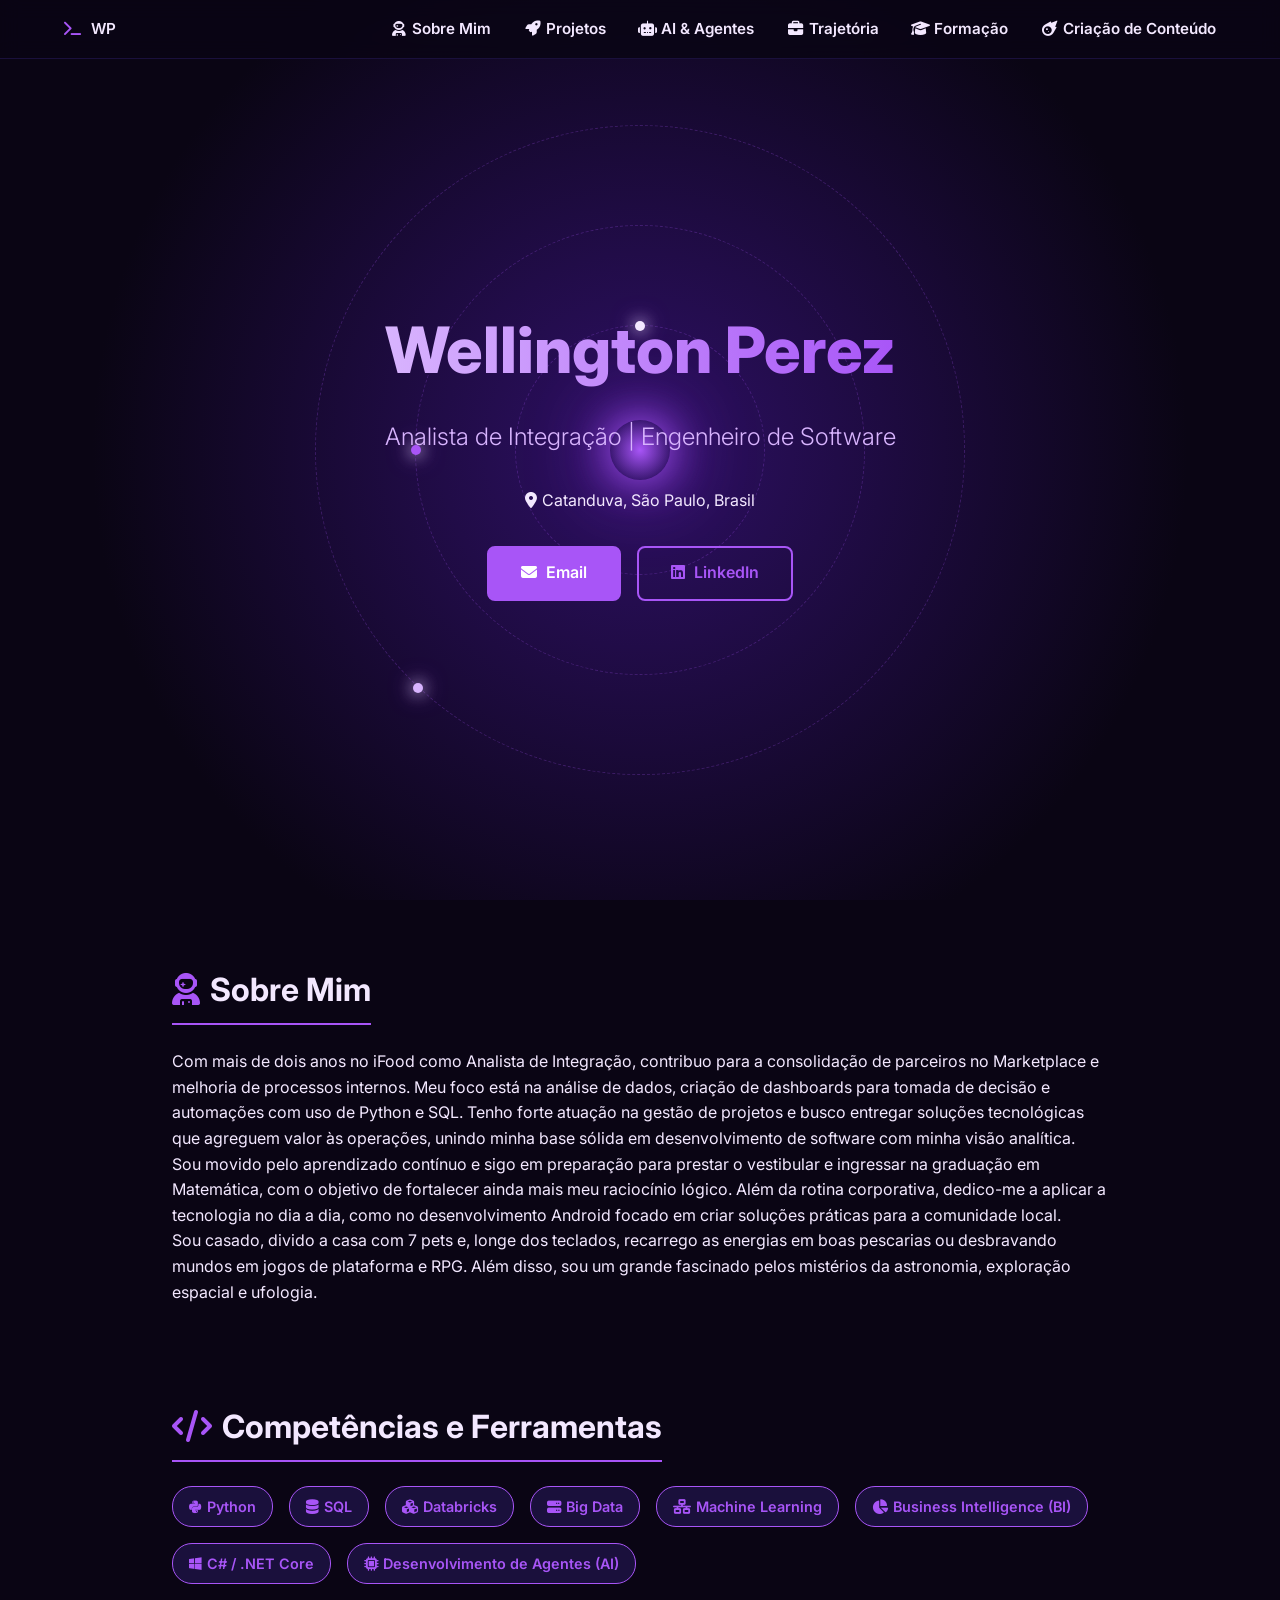
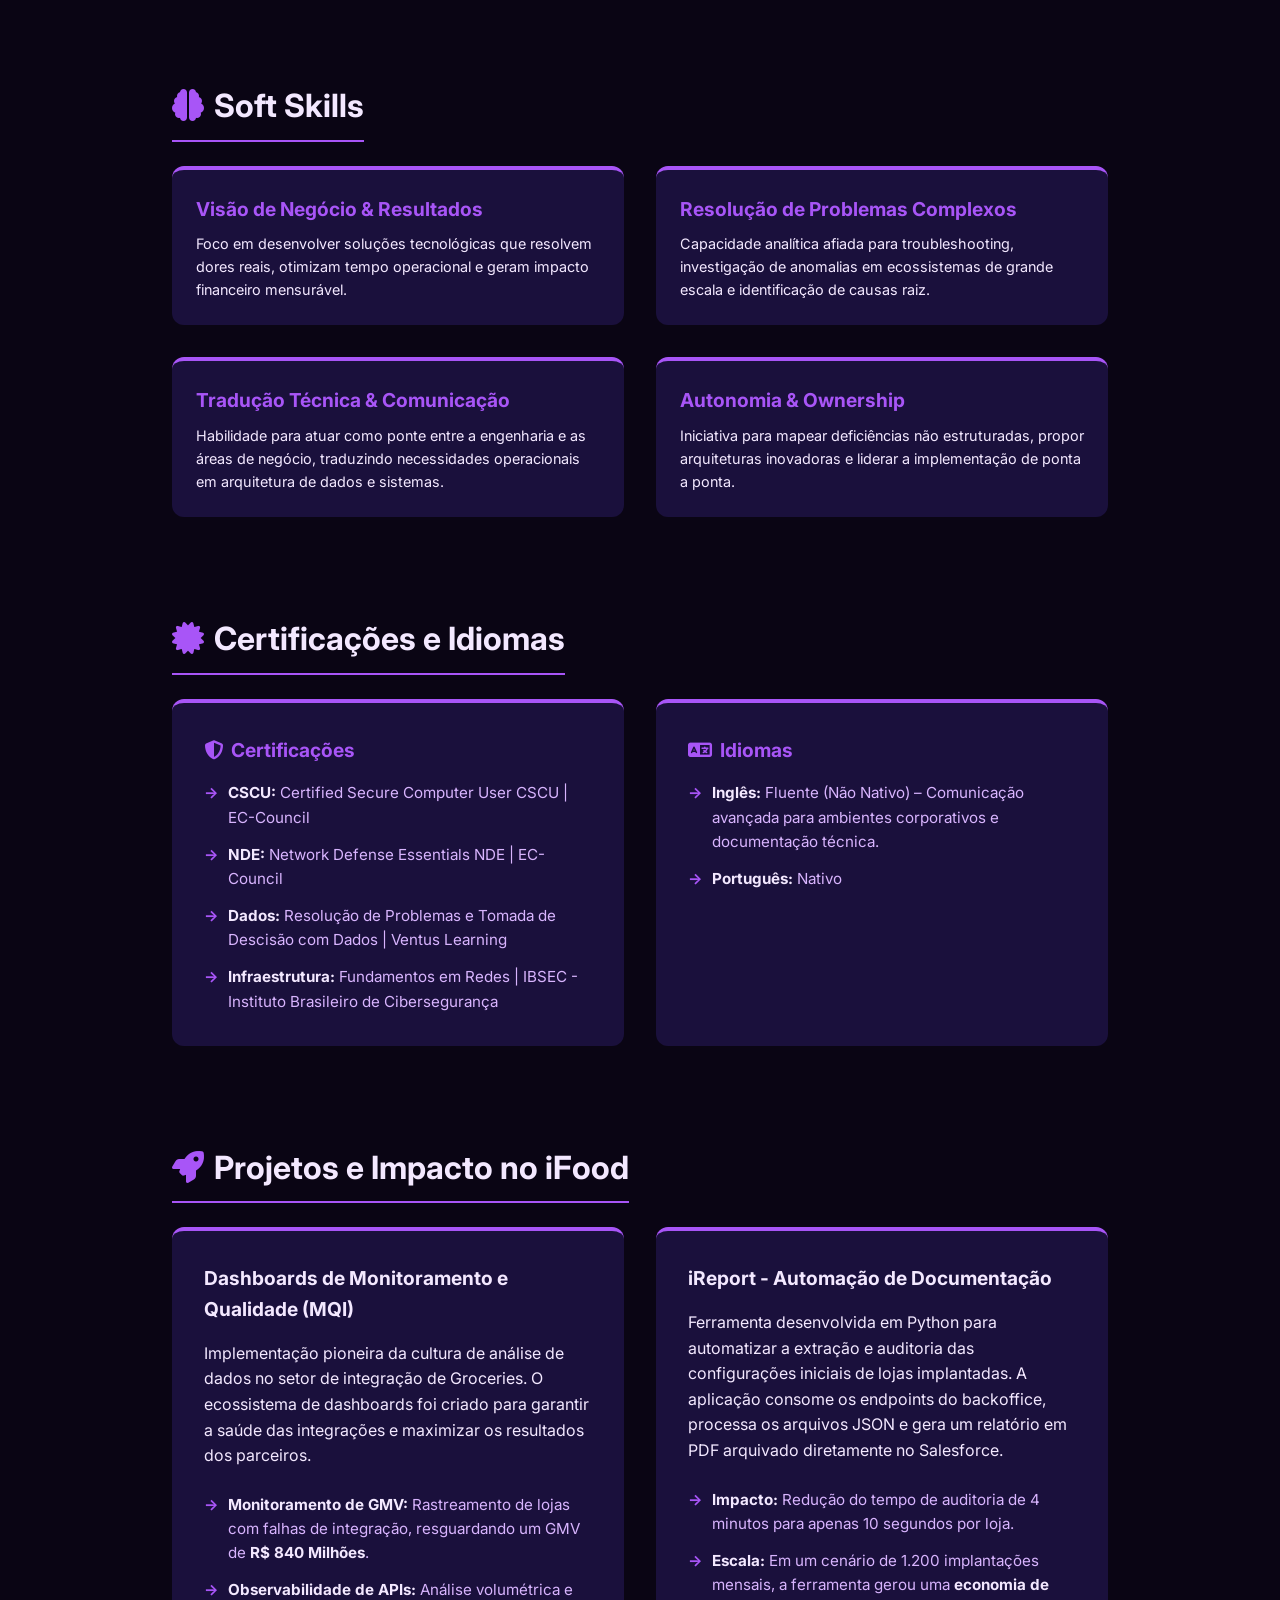
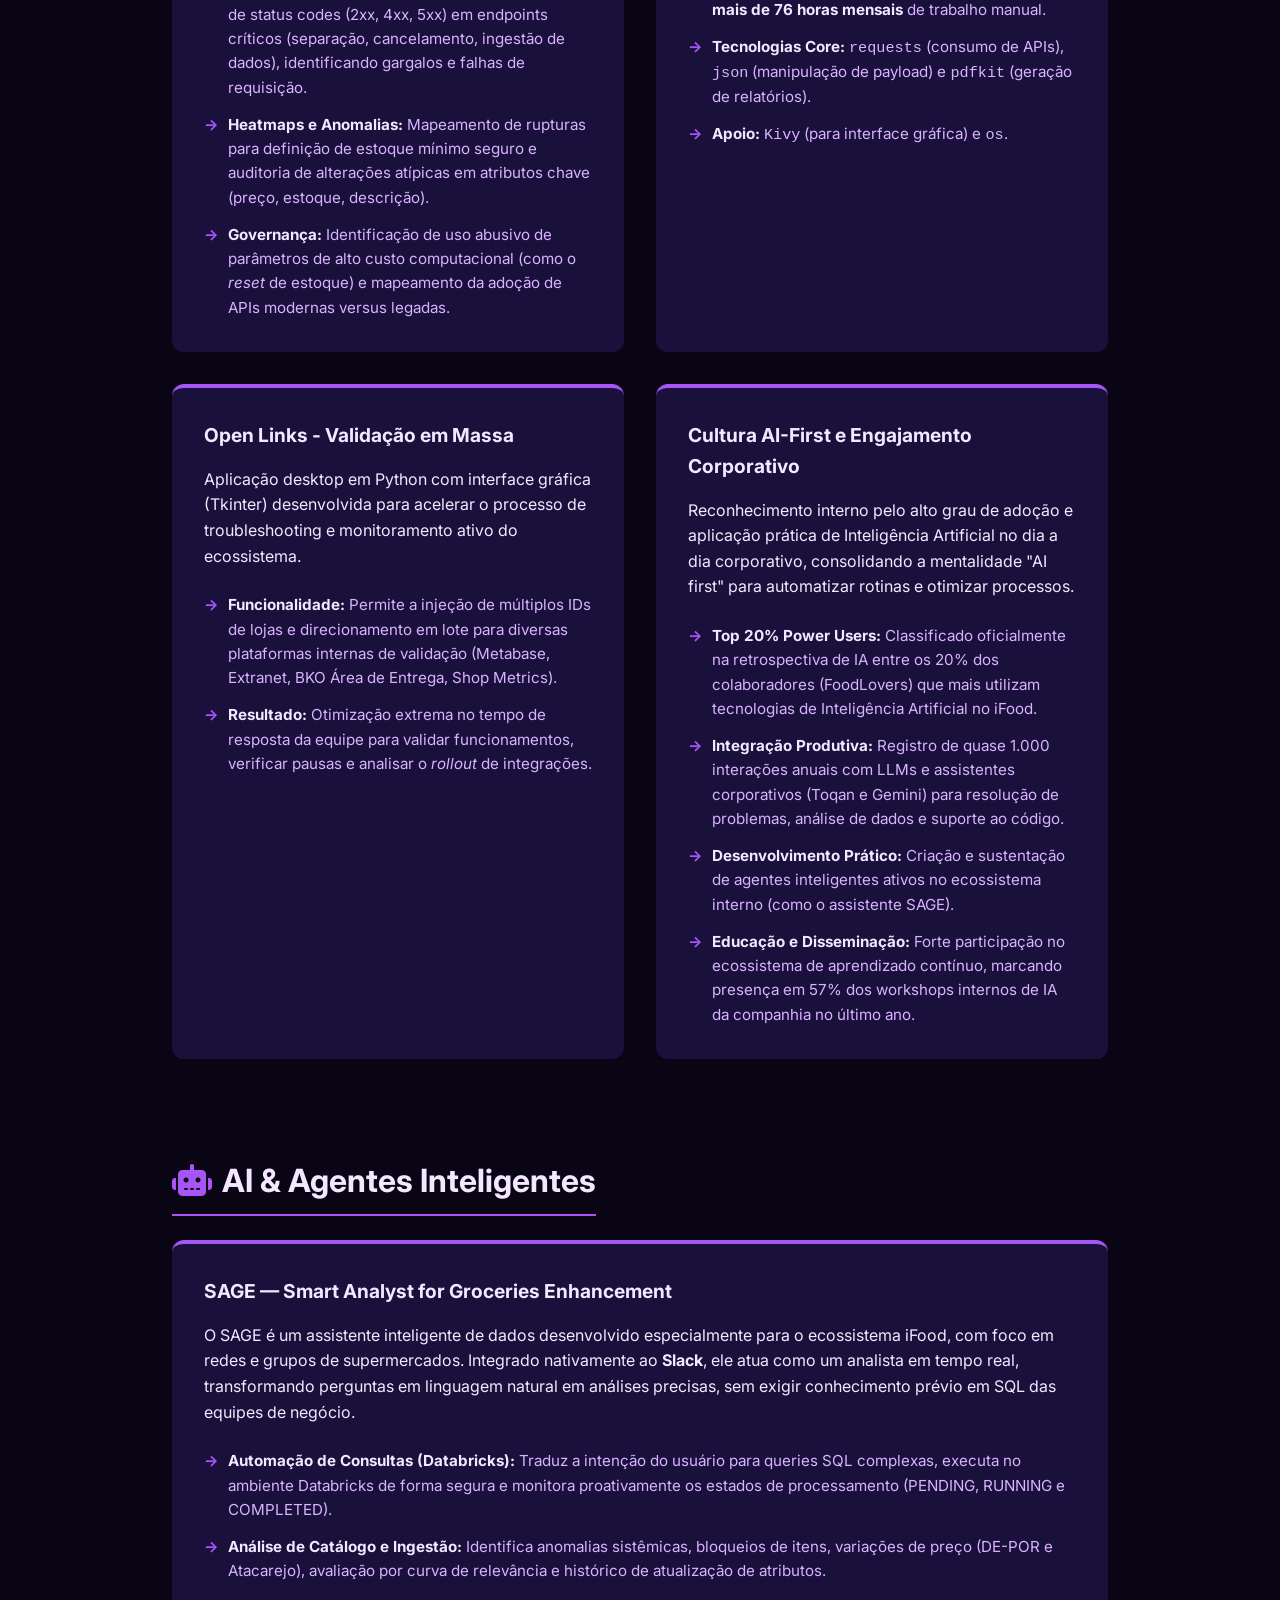
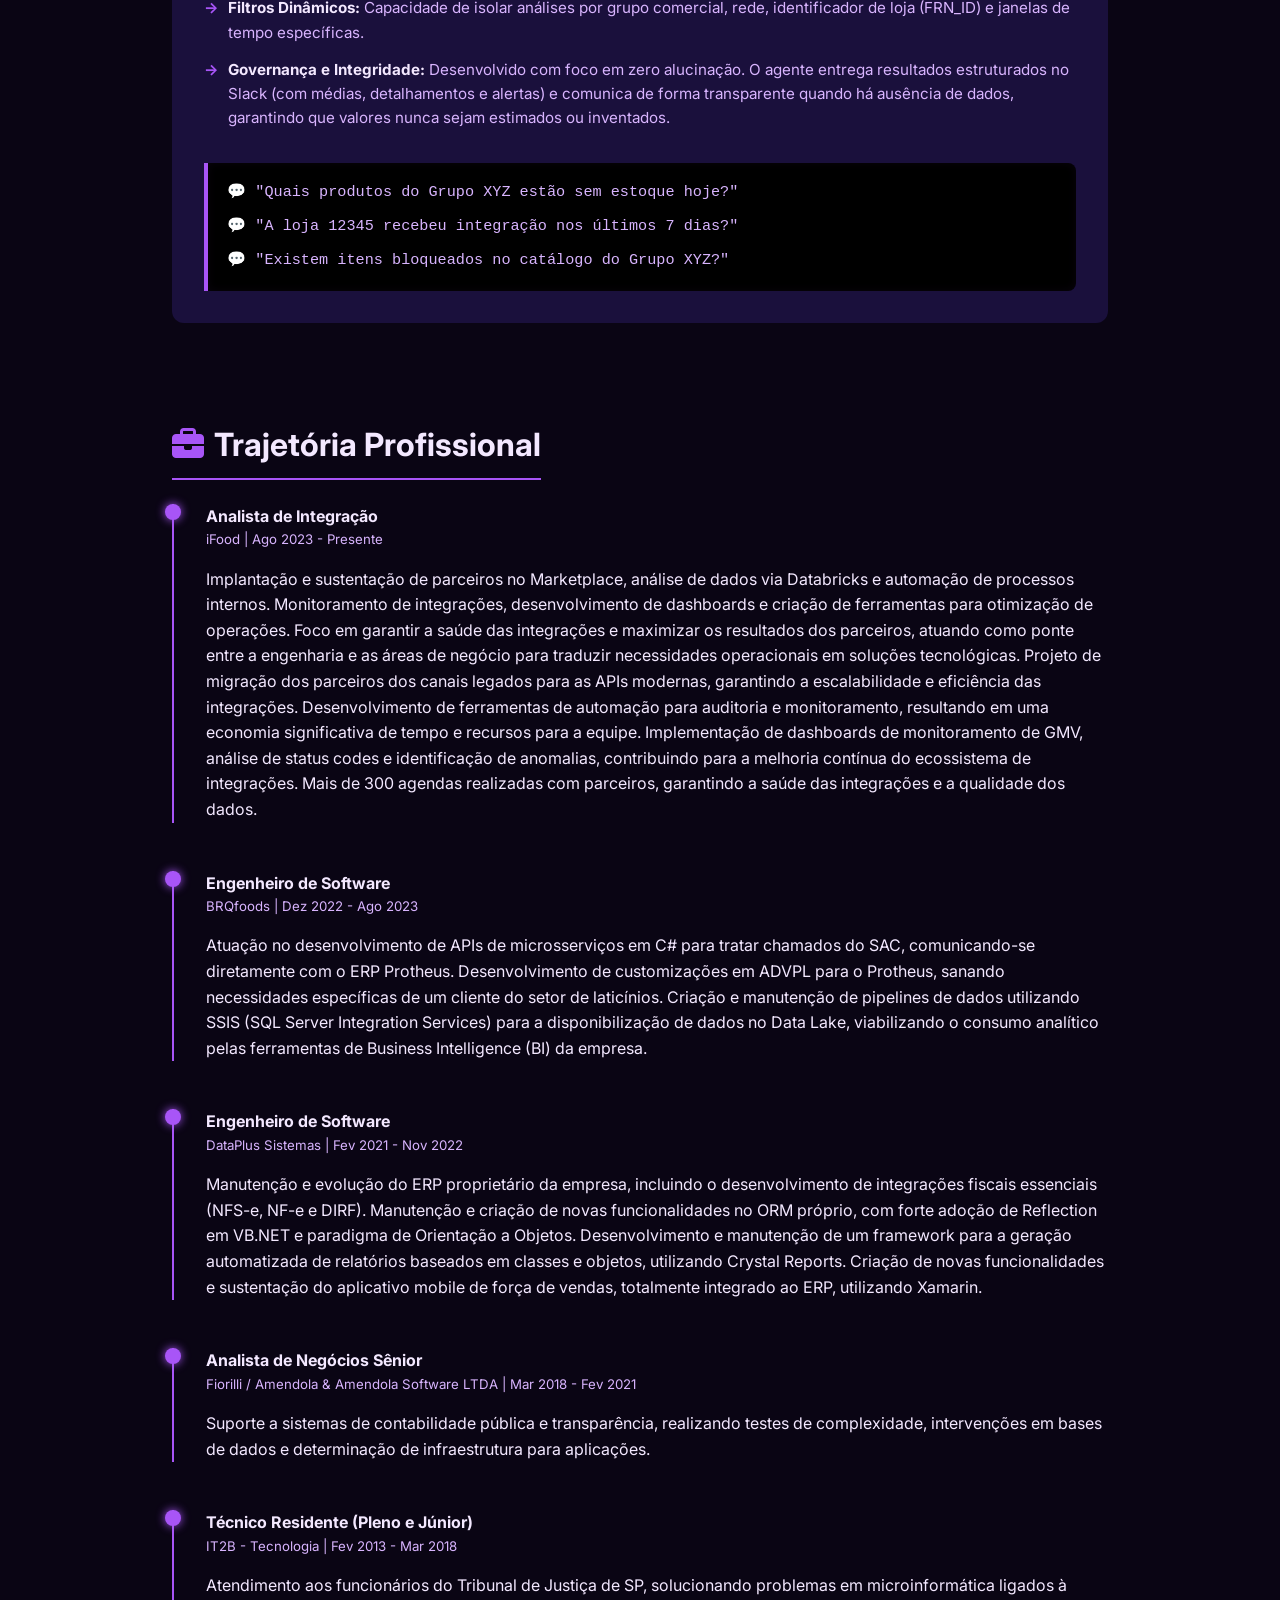
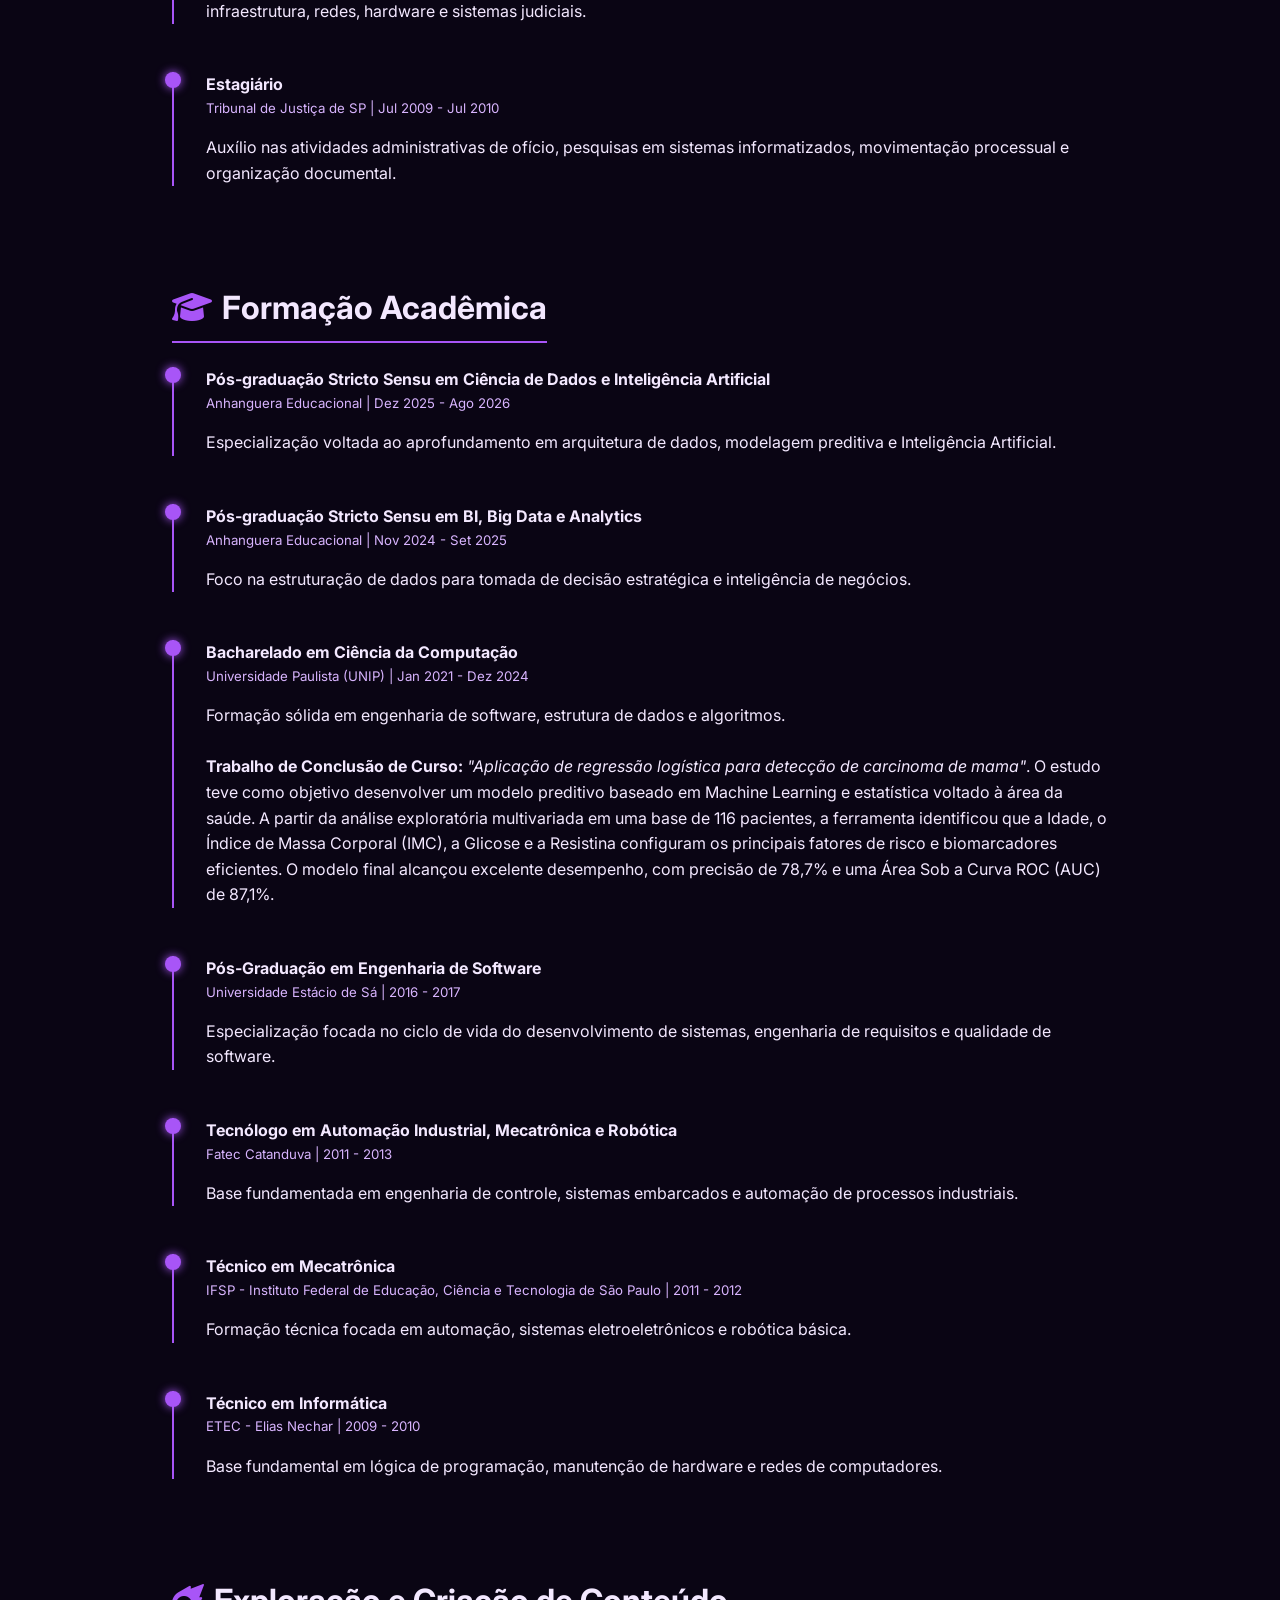
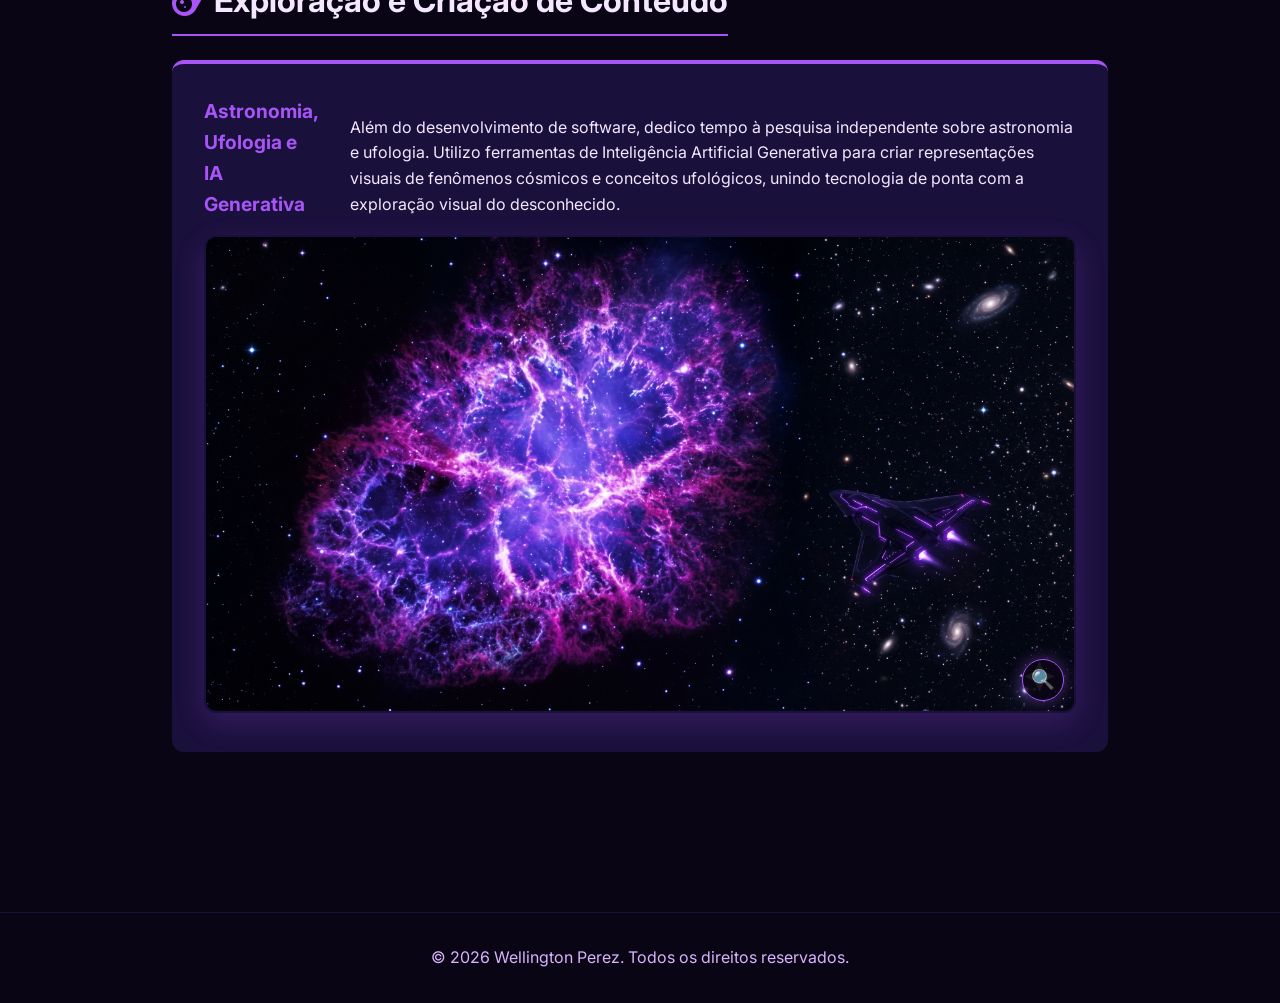
==== commit 41ad6c60: "fix: adicionado nomes nas certificações" ====
--- a/index.html
+++ b/index.html
@@ -7,15 +7,22 @@
 
     <!-- Metatags para Redes Sociais (WhatsApp, LinkedIn, etc) -->
     <meta property="og:title" content="Wellington Perez | Portfólio" />
-    <meta property="og:description" content="Engenheiro de Software e Analista de Integração. Conheça minha trajetória, projetos em IA e automações no iFood." />
+    <meta
+      property="og:description"
+      content="Engenheiro de Software e Analista de Integração. Conheça minha trajetória, projetos em IA e automações no iFood."
+    />
     <meta property="og:type" content="website" />
     <meta property="og:site_name" content="Wellington Perez" />
-    
+
     <!-- URL do seu site (Substitua pelo link real quando publicar) -->
-    <meta property="og:url" content="https://wellingtondesenvolvedor.github.io/" />
-    
+    <meta property="og:url" content="https://wellperez.dev.br/" />
+
     <!-- Link da imagem de prévia (DEVE SER UM LINK COMPLETO COM HTTPS) -->
-    <meta property="og:image" content="https://wellingtondesenvolvedor.github.io/preview.jpg" />
+    <meta
+      name="image"
+      property="og:image"
+      content="https://wellperez.dev.br/preview.jpg"
+    />
     <meta property="og:image:width" content="1200" />
     <meta property="og:image:height" content="630" />
 
@@ -37,9 +44,7 @@
     </div>
 
     <nav class="navbar fade-in">
-      <a href="#" class="nav-logo">
-        <i class="fa-solid fa-terminal"></i> WP
-      </a>
+      <a href="#" class="nav-logo"> <i class="fa-solid fa-terminal"></i> WP </a>
       <ul class="nav-menu" id="nav-menu">
         <li>
           <a href="#sobre"
@@ -252,13 +257,22 @@
               >Certificações
             </h4>
             <ul class="project-highlights" style="margin-top: 0">
-              <li><strong>CSCU:</strong> Certified Secure Computer User</li>
-              <li><strong>NDE:</strong> Network Defense Essentials</li>
+              <li>
+                <strong>CSCU:</strong> Certified Secure Computer User CSCU |
+                EC-Council
+              </li>
+              <li>
+                <strong>NDE:</strong> Network Defense Essentials NDE |
+                EC-Council
+              </li>
               <li>
                 <strong>Dados:</strong> Resolução de Problemas e Tomada de
-                Descisão com Dados
-              </li>
-              <li><strong>Infraestrutura:</strong> Fundamentos em Redes</li>
+                Descisão com Dados | Ventus Learning
+              </li>
+              <li>
+                <strong>Infraestrutura:</strong> Fundamentos em Redes | IBSEC -
+                Instituto Brasileiro de Cibersegurança
+              </li>
             </ul>
           </div>
 
@@ -381,20 +395,33 @@
           <div class="project-card">
             <h4>Cultura AI-First e Engajamento Corporativo</h4>
             <p>
-              Reconhecimento interno pelo alto grau de adoção e aplicação prática de Inteligência Artificial no dia a dia corporativo, consolidando a mentalidade "AI first" para automatizar rotinas e otimizar processos.
+              Reconhecimento interno pelo alto grau de adoção e aplicação
+              prática de Inteligência Artificial no dia a dia corporativo,
+              consolidando a mentalidade "AI first" para automatizar rotinas e
+              otimizar processos.
             </p>
             <ul class="project-highlights">
               <li>
-                <strong>Top 20% Power Users:</strong> Classificado oficialmente na retrospectiva de IA entre os 20% dos colaboradores (FoodLovers) que mais utilizam tecnologias de Inteligência Artificial no iFood.
-              </li>
-              <li>
-                <strong>Integração Produtiva:</strong> Registro de quase 1.000 interações anuais com LLMs e assistentes corporativos (Toqan e Gemini) para resolução de problemas, análise de dados e suporte ao código.
-              </li>
-              <li>
-                <strong>Desenvolvimento Prático:</strong> Criação e sustentação de agentes inteligentes ativos no ecossistema interno (como o assistente SAGE).
-              </li>
-              <li>
-                <strong>Educação e Disseminação:</strong> Forte participação no ecossistema de aprendizado contínuo, marcando presença em 57% dos workshops internos de IA da companhia no último ano.
+                <strong>Top 20% Power Users:</strong> Classificado oficialmente
+                na retrospectiva de IA entre os 20% dos colaboradores
+                (FoodLovers) que mais utilizam tecnologias de Inteligência
+                Artificial no iFood.
+              </li>
+              <li>
+                <strong>Integração Produtiva:</strong> Registro de quase 1.000
+                interações anuais com LLMs e assistentes corporativos (Toqan e
+                Gemini) para resolução de problemas, análise de dados e suporte
+                ao código.
+              </li>
+              <li>
+                <strong>Desenvolvimento Prático:</strong> Criação e sustentação
+                de agentes inteligentes ativos no ecossistema interno (como o
+                assistente SAGE).
+              </li>
+              <li>
+                <strong>Educação e Disseminação:</strong> Forte participação no
+                ecossistema de aprendizado contínuo, marcando presença em 57%
+                dos workshops internos de IA da companhia no último ano.
               </li>
             </ul>
           </div>
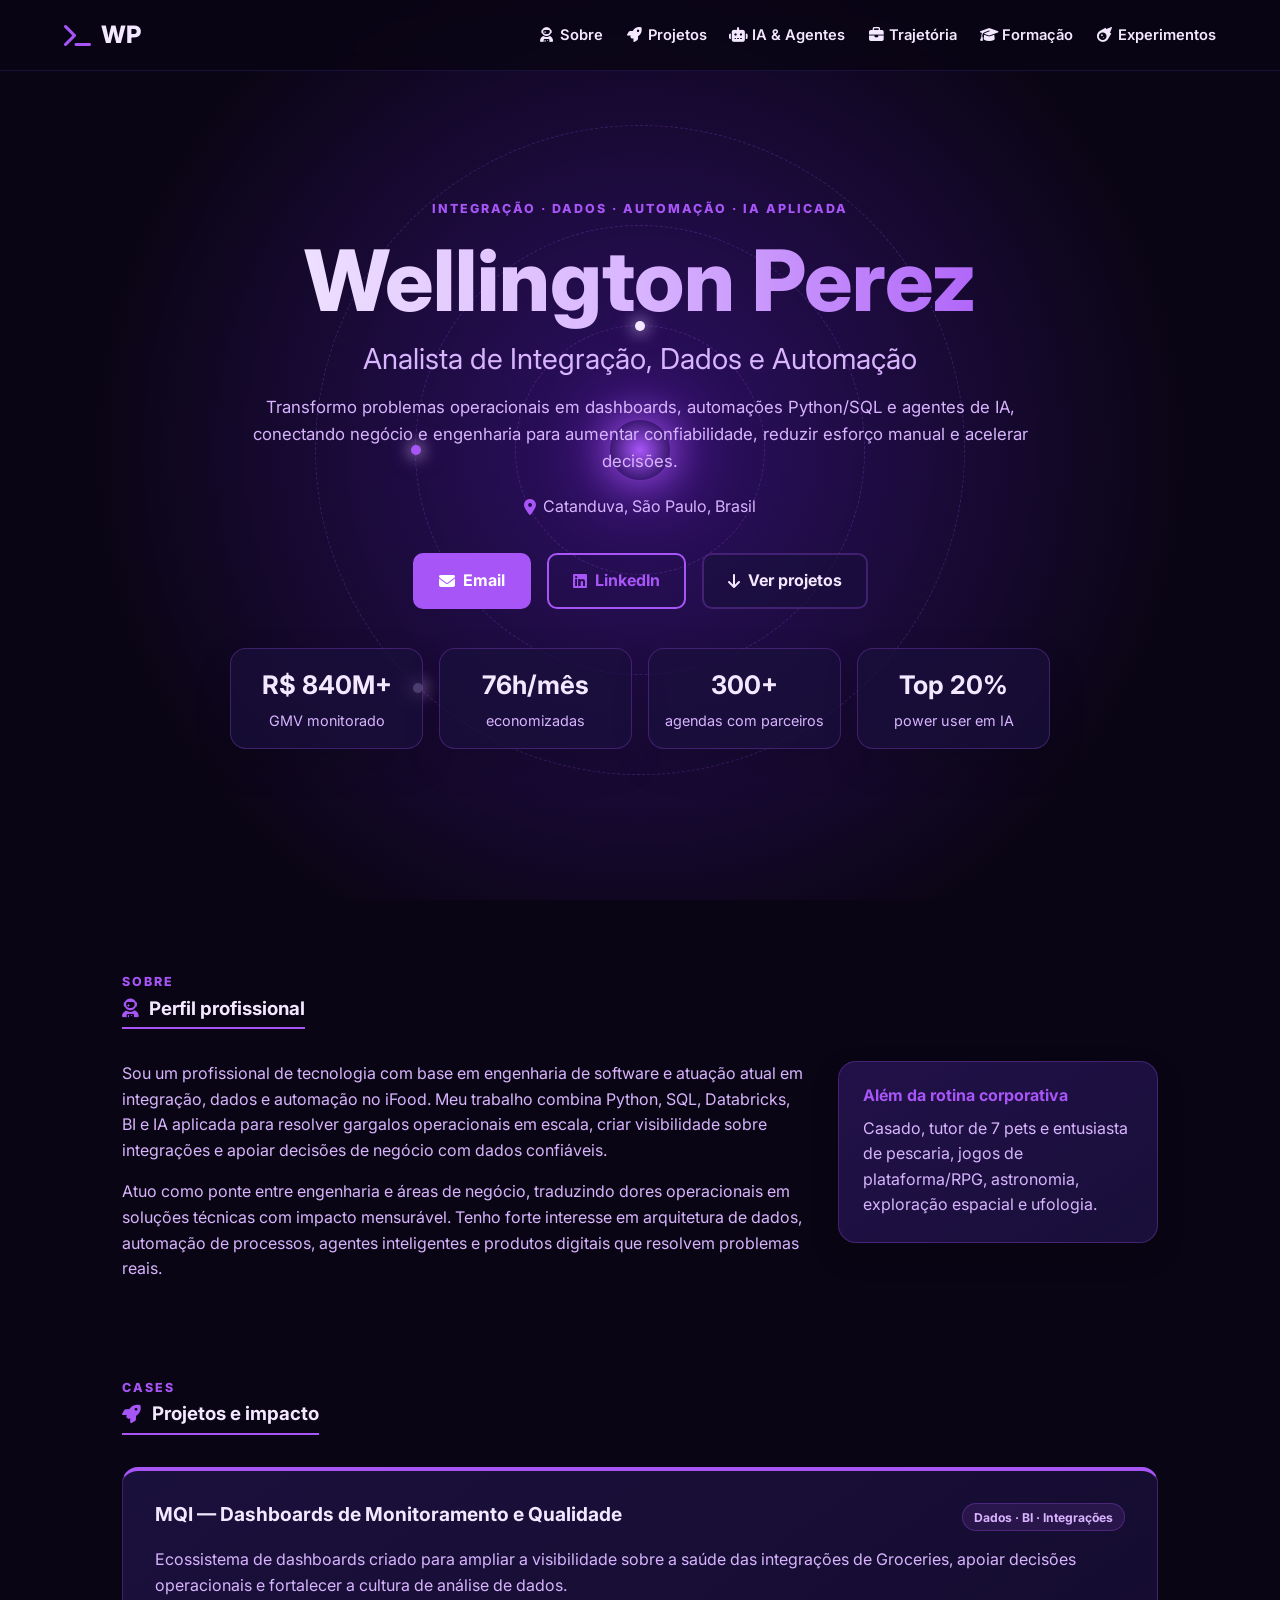
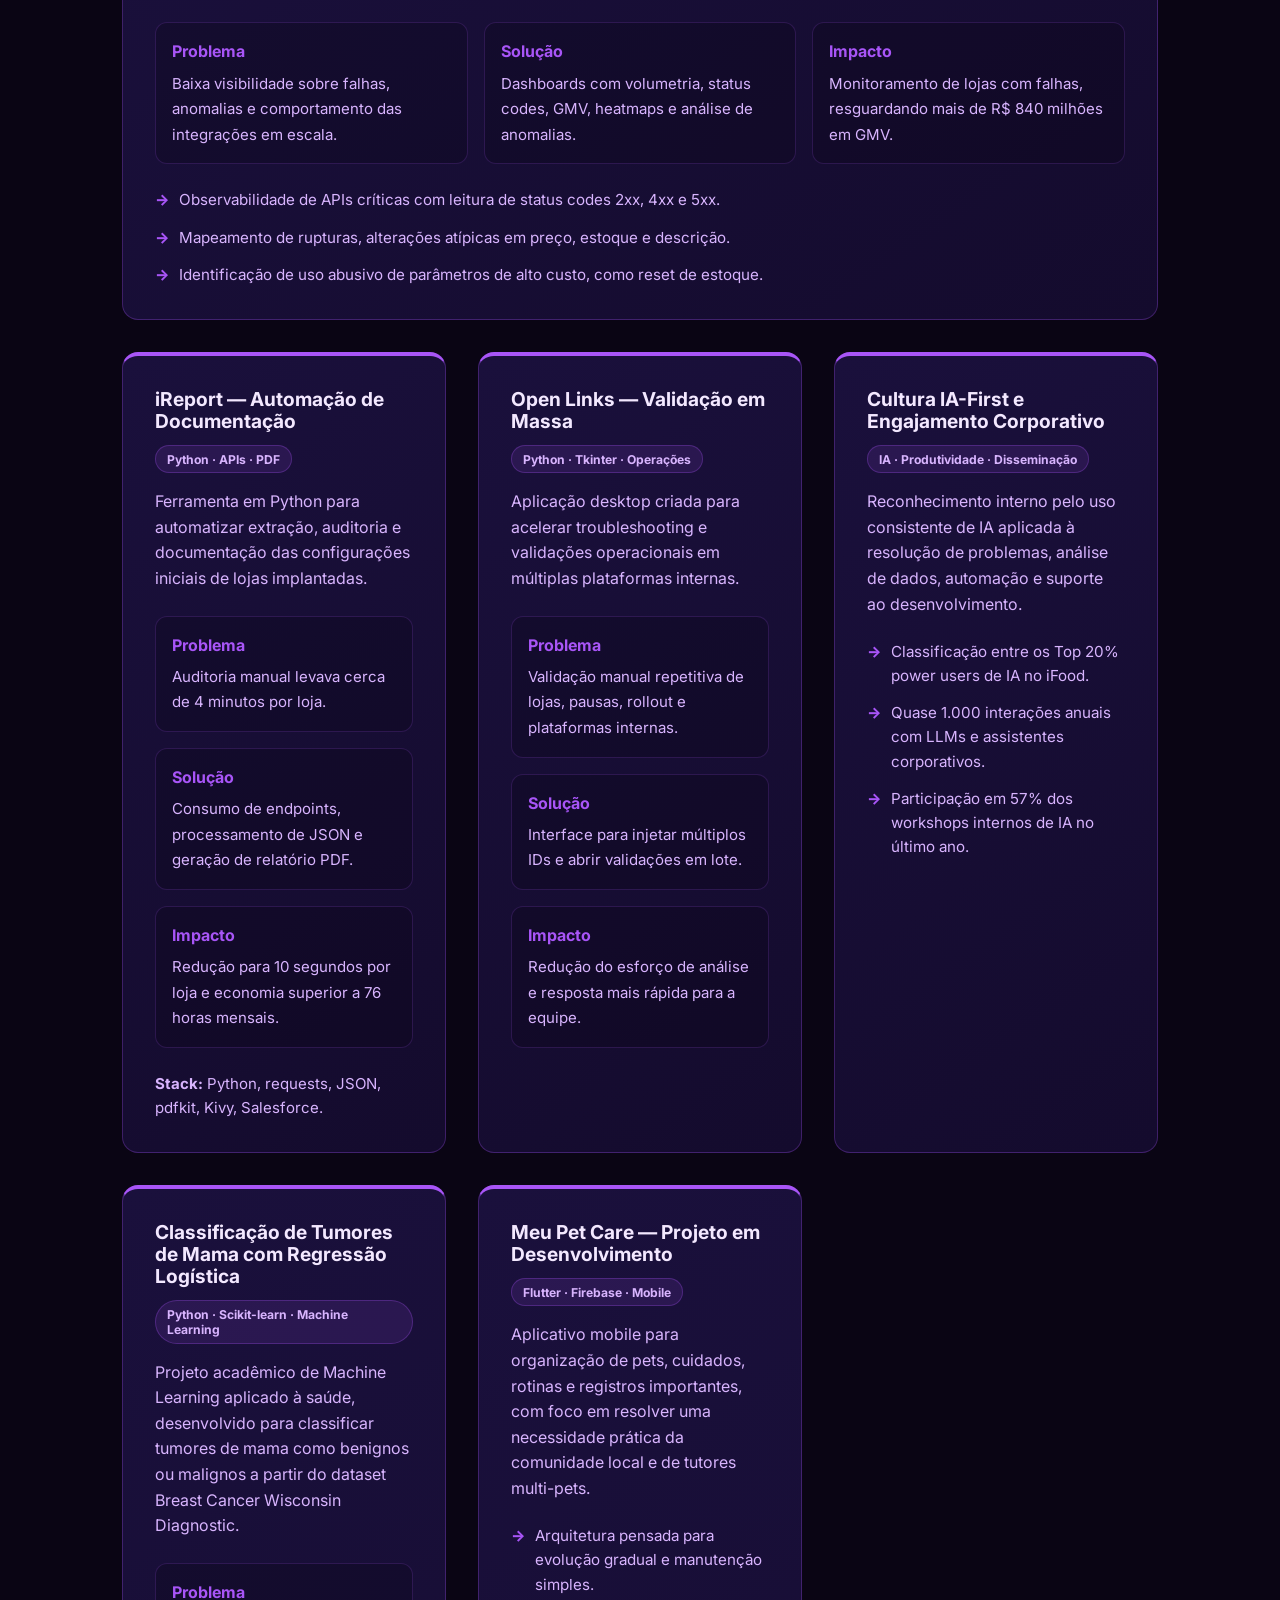
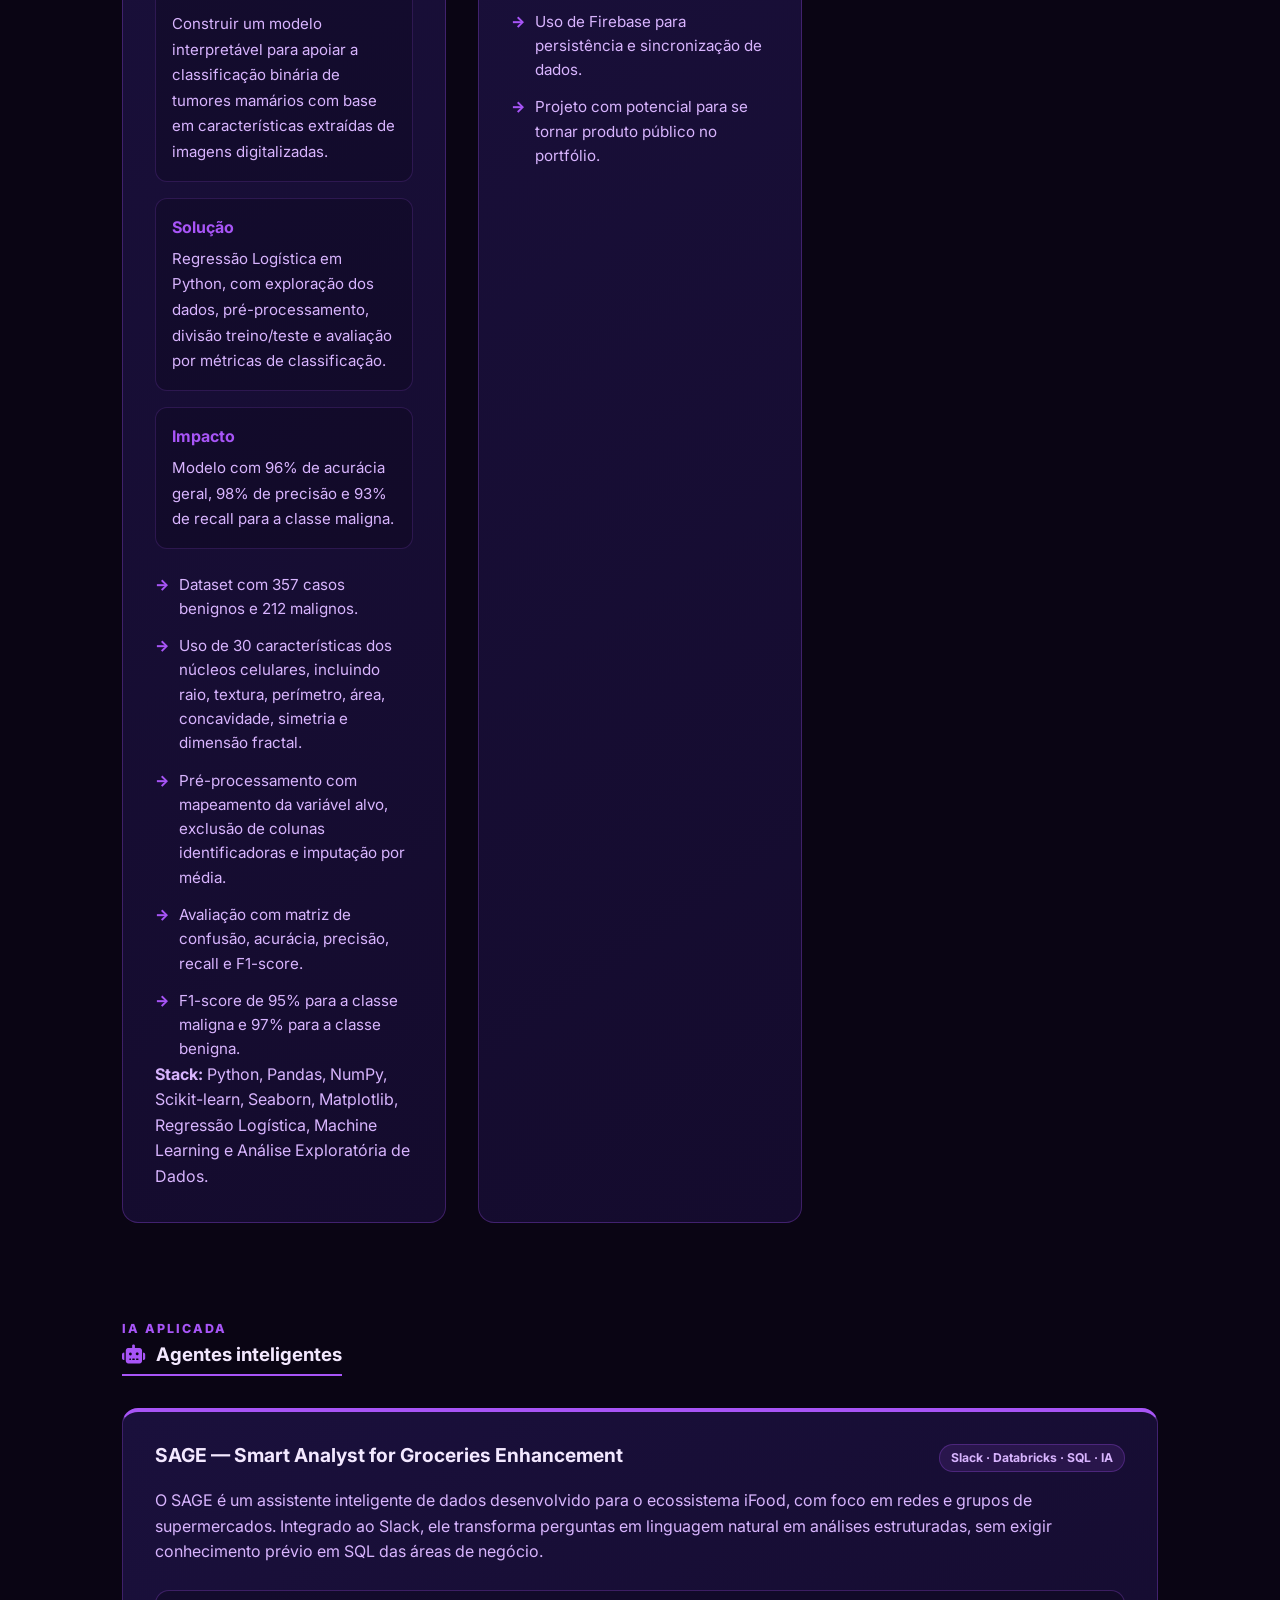
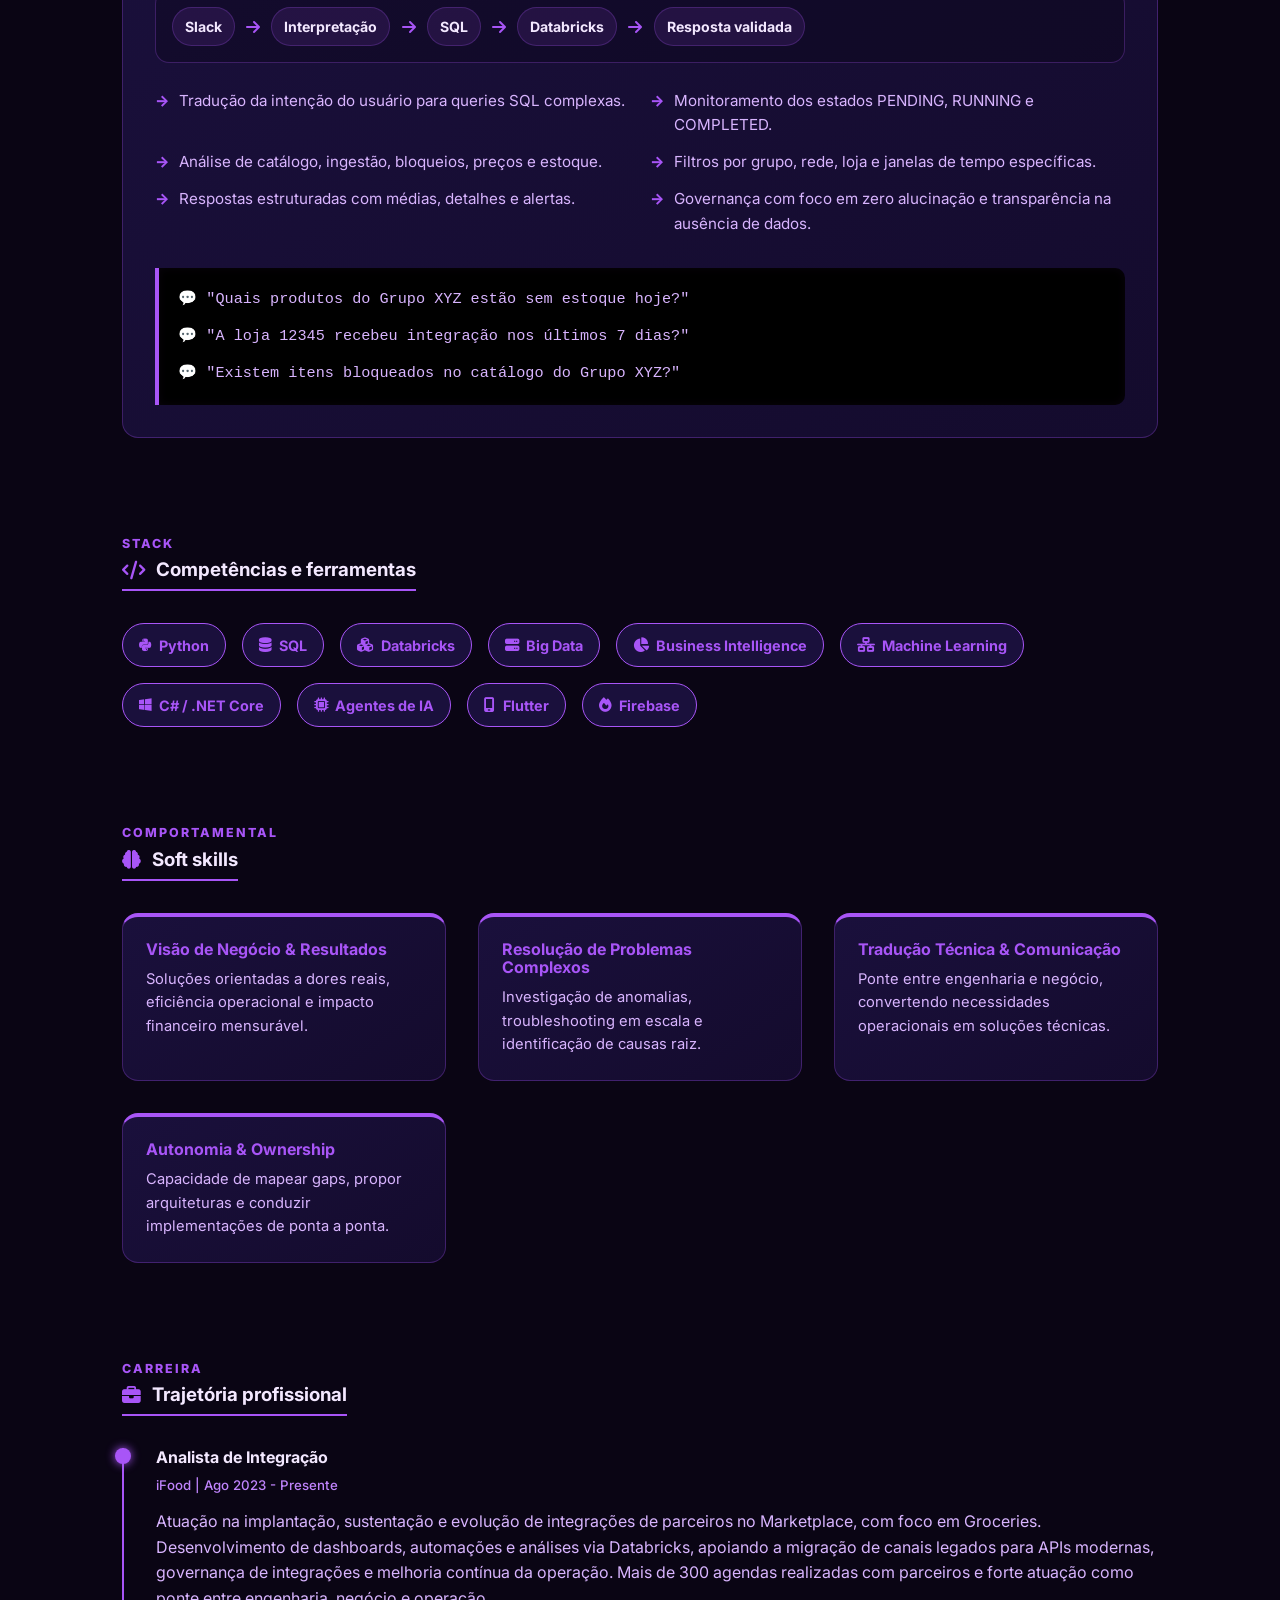
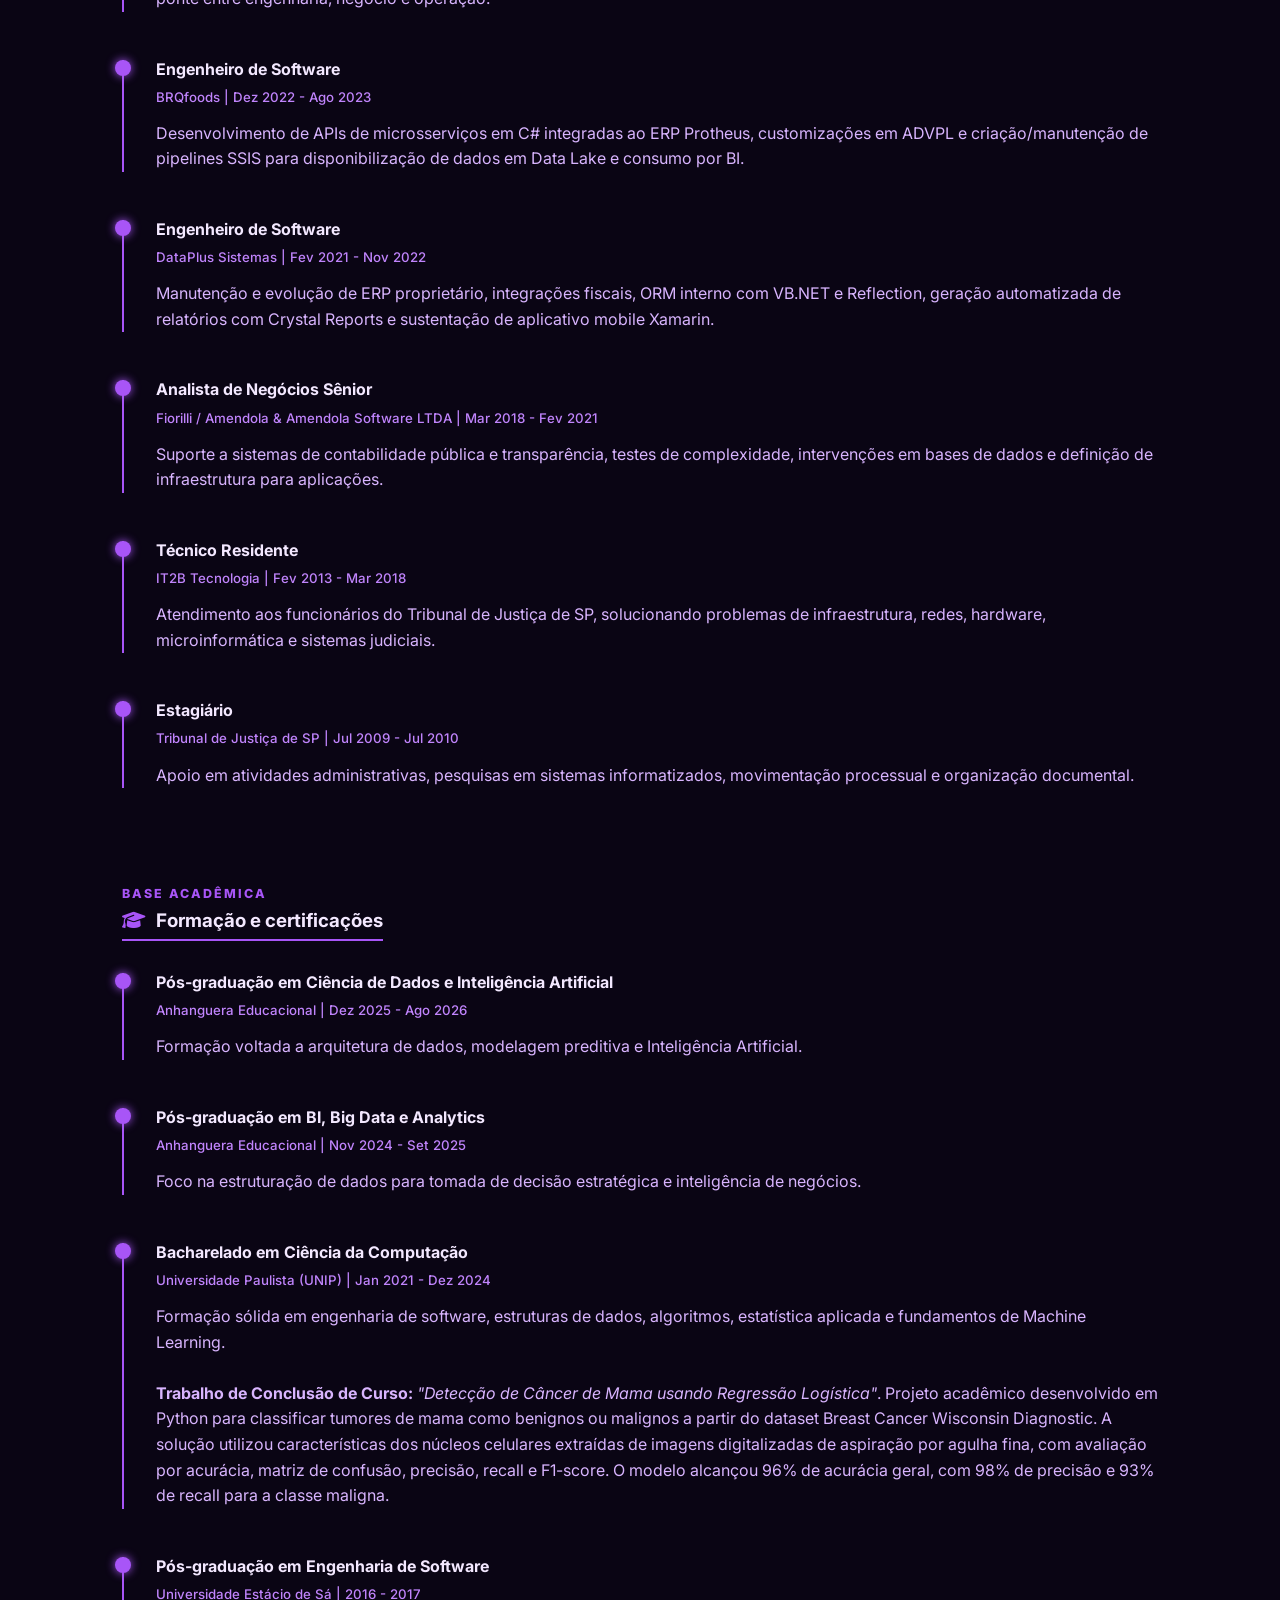
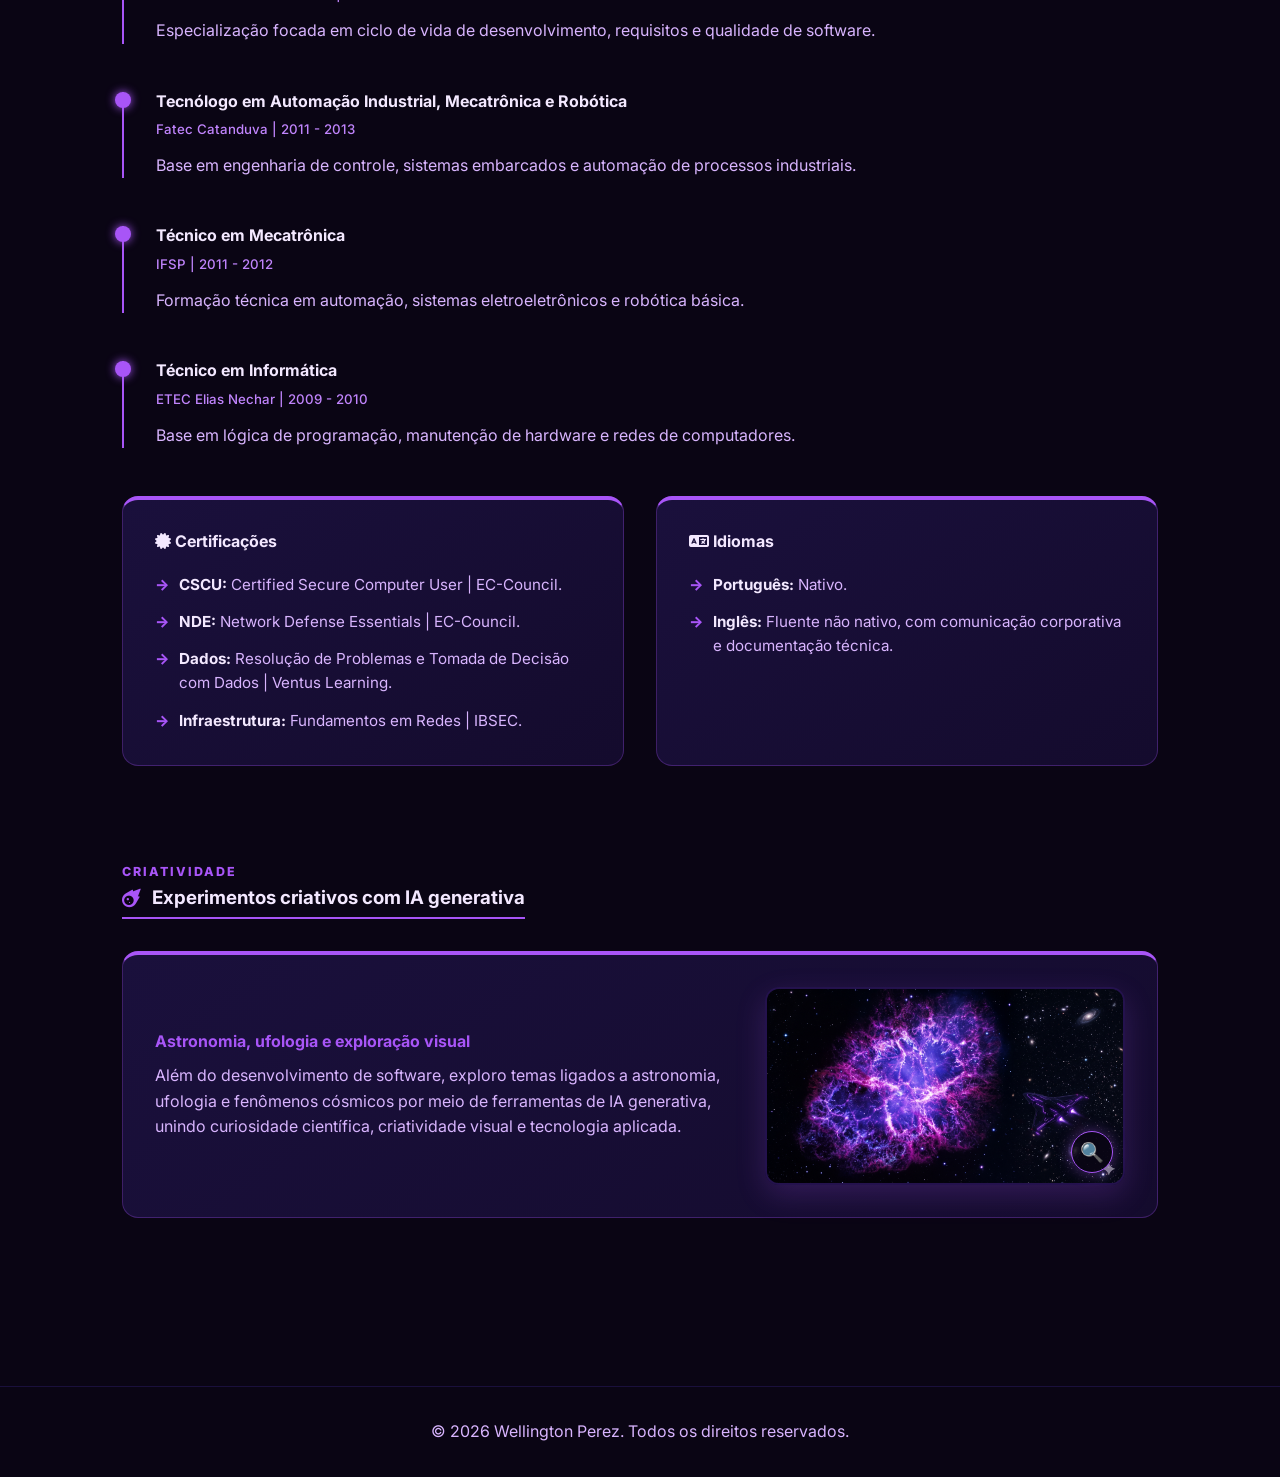
==== commit d2c85c95: "feat: reformulado a página como um todo" ====
--- a/index.html
+++ b/index.html
@@ -5,82 +5,109 @@
     <meta name="viewport" content="width=device-width, initial-scale=1.0" />
     <title>Wellington Perez | Portfólio</title>
 
-    <!-- Metatags para Redes Sociais (WhatsApp, LinkedIn, etc) -->
+    <meta
+      name="description"
+      content="Portfólio de Wellington Perez, Analista de Integração, Dados e Automação, com projetos em Python, SQL, Databricks, BI e agentes de IA."
+    />
+
+    <link
+      rel="icon"
+      type="image/png"
+      href="https://ui-avatars.com/api/?name=WP&background=a855f7&color=fff&rounded=true&bold=true"
+    />
+
+    <!-- Metatags para redes sociais -->
     <meta property="og:title" content="Wellington Perez | Portfólio" />
     <meta
       property="og:description"
-      content="Engenheiro de Software e Analista de Integração. Conheça minha trajetória, projetos em IA e automações no iFood."
+      content="Analista de Integração, Dados e Automação. Projetos com Python, SQL, Databricks, BI e agentes de IA aplicados a operações em escala."
     />
     <meta property="og:type" content="website" />
     <meta property="og:site_name" content="Wellington Perez" />
-
-    <!-- URL do seu site (Substitua pelo link real quando publicar) -->
     <meta property="og:url" content="https://wellperez.dev.br/" />
-
-    <!-- Link da imagem de prévia (DEVE SER UM LINK COMPLETO COM HTTPS) -->
-    <meta
-      name="image"
-      property="og:image"
-      content="https://wellperez.dev.br/preview.jpg"
-    />
+    <meta property="og:image" content="https://wellperez.dev.br/preview.jpg" />
     <meta property="og:image:width" content="1200" />
     <meta property="og:image:height" content="630" />
 
-    <link rel="stylesheet" href="style.css" />
+    <link rel="preconnect" href="https://fonts.googleapis.com" />
+    <link rel="preconnect" href="https://fonts.gstatic.com" crossorigin />
     <link
-      href="https://fonts.googleapis.com/css2?family=Inter:wght@300;400;600;800&display=swap"
+      href="https://fonts.googleapis.com/css2?family=Inter:wght@300;400;600;700;800&display=swap"
       rel="stylesheet"
     />
     <link
       rel="stylesheet"
       href="https://cdnjs.cloudflare.com/ajax/libs/font-awesome/6.5.1/css/all.min.css"
     />
+    <link rel="stylesheet" href="style.css" />
   </head>
+
   <body>
-    <div class="hamburger" id="hamburger">
+    <a class="skip-link" href="#conteudo-principal">Pular para o conteúdo</a>
+
+    <button
+      class="hamburger"
+      id="hamburger"
+      type="button"
+      aria-label="Abrir menu"
+      aria-controls="nav-menu"
+      aria-expanded="false"
+    >
       <span></span>
       <span></span>
       <span></span>
-    </div>
-
-    <nav class="navbar fade-in">
-      <a href="#" class="nav-logo"> <i class="fa-solid fa-terminal"></i> WP </a>
+    </button>
+
+    <nav class="navbar fade-in" aria-label="Navegação principal">
+      <a href="#inicio" class="nav-logo" aria-label="Voltar ao início">
+        <i class="fa-solid fa-terminal" aria-hidden="true"></i>
+        <span>WP</span>
+      </a>
+
       <ul class="nav-menu" id="nav-menu">
         <li>
           <a href="#sobre"
-            ><i class="fa-solid fa-user-astronaut fa-fw"></i> Sobre Mim</a
+            ><i class="fa-solid fa-user-astronaut fa-fw" aria-hidden="true"></i>
+            Sobre</a
           >
         </li>
         <li>
           <a href="#projetos"
-            ><i class="fa-solid fa-rocket fa-fw"></i> Projetos</a
+            ><i class="fa-solid fa-rocket fa-fw" aria-hidden="true"></i>
+            Projetos</a
           >
         </li>
         <li>
-          <a href="#ai"><i class="fa-solid fa-robot fa-fw"></i> AI & Agentes</a>
+          <a href="#ai"
+            ><i class="fa-solid fa-robot fa-fw" aria-hidden="true"></i> IA &
+            Agentes</a
+          >
         </li>
         <li>
           <a href="#experiencia"
-            ><i class="fa-solid fa-briefcase fa-fw"></i> Trajetória</a
+            ><i class="fa-solid fa-briefcase fa-fw" aria-hidden="true"></i>
+            Trajetória</a
           >
         </li>
         <li>
           <a href="#formacao"
-            ><i class="fa-solid fa-graduation-cap fa-fw"></i> Formação</a
+            ><i class="fa-solid fa-graduation-cap fa-fw" aria-hidden="true"></i>
+            Formação</a
           >
         </li>
         <li>
           <a href="#conteudo"
-            ><i class="fa-solid fa-meteor fa-fw"></i> Criação de Conteúdo</a
+            ><i class="fa-solid fa-meteor fa-fw" aria-hidden="true"></i>
+            Experimentos</a
           >
         </li>
       </ul>
     </nav>
 
-    <div class="menu-overlay" id="menu-overlay"></div>
-
-    <header class="hero fade-in">
-      <div class="cosmic-network">
+    <div class="menu-overlay" id="menu-overlay" aria-hidden="true"></div>
+
+    <header class="hero fade-in" id="inicio">
+      <div class="cosmic-network" aria-hidden="true">
         <div class="orbit orbit-1"><div class="node"></div></div>
         <div class="orbit orbit-2"><div class="node"></div></div>
         <div class="orbit orbit-3"><div class="node"></div></div>
@@ -88,393 +115,414 @@
       </div>
 
       <div class="hero-content">
+        <p class="eyebrow">Integração · Dados · Automação · IA Aplicada</p>
         <h1>Wellington Perez</h1>
-        <h2>Analista de Integração | Engenheiro de Software</h2>
-        <p>
-          <i class="fa-solid fa-location-dot" style="margin-right: 5px"></i
-          >Catanduva, São Paulo, Brasil
+        <h2>Analista de Integração, Dados e Automação</h2>
+        <p class="hero-description">
+          Transformo problemas operacionais em dashboards, automações Python/SQL
+          e agentes de IA, conectando negócio e engenharia para aumentar
+          confiabilidade, reduzir esforço manual e acelerar decisões.
         </p>
-        <div class="contact-links">
-          <a href="mailto:wellingtonaperez@gmail.com" class="btn"
-            ><i class="fa-solid fa-envelope" style="margin-right: 5px"></i>
-            Email</a
-          >
+
+        <p class="location">
+          <i class="fa-solid fa-location-dot" aria-hidden="true"></i>
+          Catanduva, São Paulo, Brasil
+        </p>
+
+        <div class="contact-links" aria-label="Links de contato">
+          <a href="mailto:wellingtonaperez@gmail.com" class="btn">
+            <i class="fa-solid fa-envelope" aria-hidden="true"></i>
+            Email
+          </a>
           <a
             href="https://www.linkedin.com/in/wellperez"
             target="_blank"
+            rel="noopener noreferrer"
             class="btn outline"
-            ><i class="fa-brands fa-linkedin" style="margin-right: 5px"></i>
-            LinkedIn</a
-          >
+          >
+            <i class="fa-brands fa-linkedin" aria-hidden="true"></i>
+            LinkedIn
+          </a>
+          <a href="#projetos" class="btn ghost">
+            <i class="fa-solid fa-arrow-down" aria-hidden="true"></i>
+            Ver projetos
+          </a>
+        </div>
+
+        <div
+          class="impact-strip"
+          aria-label="Indicadores de impacto profissional"
+        >
+          <div class="impact-item">
+            <strong>R$ 840M+</strong>
+            <span>GMV monitorado</span>
+          </div>
+          <div class="impact-item">
+            <strong>76h/mês</strong>
+            <span>economizadas</span>
+          </div>
+          <div class="impact-item">
+            <strong>300+</strong>
+            <span>agendas com parceiros</span>
+          </div>
+          <div class="impact-item">
+            <strong>Top 20%</strong>
+            <span>power user em IA</span>
+          </div>
         </div>
       </div>
     </header>
 
-    <main>
+    <main id="conteudo-principal">
       <section class="about slide-up" id="sobre">
-        <h3>
-          <i
-            class="fa-solid fa-user-astronaut"
-            style="color: var(--primary-color); margin-right: 10px"
-          ></i
-          >Sobre Mim
-        </h3>
-        <p>
-          Com mais de dois anos no iFood como Analista de Integração, contribuo
-          para a consolidação de parceiros no Marketplace e melhoria de
-          processos internos. Meu foco está na análise de dados, criação de
-          dashboards para tomada de decisão e automações com uso de Python e
-          SQL. Tenho forte atuação na gestão de projetos e busco entregar
-          soluções tecnológicas que agreguem valor às operações, unindo minha
-          base sólida em desenvolvimento de software com minha visão analítica.
-        </p>
-
-        <p>
-          Sou movido pelo aprendizado contínuo e sigo em preparação para prestar
-          o vestibular e ingressar na graduação em Matemática, com o objetivo de
-          fortalecer ainda mais meu raciocínio lógico. Além da rotina
-          corporativa, dedico-me a aplicar a tecnologia no dia a dia, como no
-          desenvolvimento Android focado em criar soluções práticas para a
-          comunidade local.
-        </p>
-
-        <p>
-          Sou casado, divido a casa com 7 pets e, longe dos teclados, recarrego
-          as energias em boas pescarias ou desbravando mundos em jogos de
-          plataforma e RPG. Além disso, sou um grande fascinado pelos mistérios
-          da astronomia, exploração espacial e ufologia.
-        </p>
+        <div class="section-heading">
+          <span class="section-kicker">Sobre</span>
+          <h3>
+            <i class="fa-solid fa-user-astronaut" aria-hidden="true"></i>
+            Perfil profissional
+          </h3>
+        </div>
+
+        <div class="about-grid">
+          <div class="about-text">
+            <p>
+              Sou um profissional de tecnologia com base em engenharia de
+              software e atuação atual em integração, dados e automação no
+              iFood. Meu trabalho combina Python, SQL, Databricks, BI e IA
+              aplicada para resolver gargalos operacionais em escala, criar
+              visibilidade sobre integrações e apoiar decisões de negócio com
+              dados confiáveis.
+            </p>
+            <p>
+              Atuo como ponte entre engenharia e áreas de negócio, traduzindo
+              dores operacionais em soluções técnicas com impacto mensurável.
+              Tenho forte interesse em arquitetura de dados, automação de
+              processos, agentes inteligentes e produtos digitais que resolvem
+              problemas reais.
+            </p>
+          </div>
+
+          <aside class="personal-card" aria-label="Resumo pessoal">
+            <h4>Além da rotina corporativa</h4>
+            <p>
+              Casado, tutor de 7 pets e entusiasta de pescaria, jogos de
+              plataforma/RPG, astronomia, exploração espacial e ufologia.
+            </p>
+          </aside>
+        </div>
       </section>
 
-      <section class="skills slide-up">
-        <h3>
-          <i
-            class="fa-solid fa-code"
-            style="color: var(--primary-color); margin-right: 10px"
-          ></i
-          >Competências e Ferramentas
-        </h3>
-        <div class="skills-grid">
-          <span class="skill-tag"
-            ><i class="fa-brands fa-python" style="margin-right: 5px"></i
-            >Python</span
-          >
-          <span class="skill-tag"
-            ><i class="fa-solid fa-database" style="margin-right: 5px"></i
-            >SQL</span
-          >
-          <span class="skill-tag"
-            ><i class="fa-solid fa-cubes" style="margin-right: 5px"></i
-            >Databricks</span
-          >
-          <span class="skill-tag"
-            ><i class="fa-solid fa-server" style="margin-right: 5px"></i>Big
-            Data</span
-          >
-          <span class="skill-tag"
-            ><i class="fa-solid fa-network-wired" style="margin-right: 5px"></i
-            >Machine Learning</span
-          >
-          <span class="skill-tag"
-            ><i class="fa-solid fa-chart-pie" style="margin-right: 5px"></i
-            >Business Intelligence (BI)</span
-          >
-          <span class="skill-tag"
-            ><i class="fa-brands fa-windows" style="margin-right: 5px"></i>C# /
-            .NET Core</span
-          >
-          <span class="skill-tag"
-            ><i class="fa-solid fa-microchip" style="margin-right: 5px"></i
-            >Desenvolvimento de Agentes (AI)</span
-          >
+      <section class="projects slide-up" id="projetos">
+        <div class="section-heading">
+          <span class="section-kicker">Cases</span>
+          <h3>
+            <i class="fa-solid fa-rocket" aria-hidden="true"></i>
+            Projetos e impacto
+          </h3>
+        </div>
+
+        <div class="project-grid">
+          <article class="project-card featured-card">
+            <div class="card-header">
+              <h4>MQI — Dashboards de Monitoramento e Qualidade</h4>
+              <span class="project-tag">Dados · BI · Integrações</span>
+            </div>
+            <p>
+              Ecossistema de dashboards criado para ampliar a visibilidade sobre
+              a saúde das integrações de Groceries, apoiar decisões operacionais
+              e fortalecer a cultura de análise de dados.
+            </p>
+
+            <div class="case-blocks">
+              <div>
+                <strong>Problema</strong>
+                <span
+                  >Baixa visibilidade sobre falhas, anomalias e comportamento
+                  das integrações em escala.</span
+                >
+              </div>
+              <div>
+                <strong>Solução</strong>
+                <span
+                  >Dashboards com volumetria, status codes, GMV, heatmaps e
+                  análise de anomalias.</span
+                >
+              </div>
+              <div>
+                <strong>Impacto</strong>
+                <span
+                  >Monitoramento de lojas com falhas, resguardando mais de R$
+                  840 milhões em GMV.</span
+                >
+              </div>
+            </div>
+
+            <ul class="project-highlights">
+              <li>
+                Observabilidade de APIs críticas com leitura de status codes
+                2xx, 4xx e 5xx.
+              </li>
+              <li>
+                Mapeamento de rupturas, alterações atípicas em preço, estoque e
+                descrição.
+              </li>
+              <li>
+                Identificação de uso abusivo de parâmetros de alto custo, como
+                reset de estoque.
+              </li>
+            </ul>
+          </article>
+
+          <article class="project-card">
+            <div class="card-header">
+              <h4>iReport — Automação de Documentação</h4>
+              <span class="project-tag">Python · APIs · PDF</span>
+            </div>
+            <p>
+              Ferramenta em Python para automatizar extração, auditoria e
+              documentação das configurações iniciais de lojas implantadas.
+            </p>
+
+            <div class="case-blocks compact">
+              <div>
+                <strong>Problema</strong>
+                <span
+                  >Auditoria manual levava cerca de 4 minutos por loja.</span
+                >
+              </div>
+              <div>
+                <strong>Solução</strong>
+                <span
+                  >Consumo de endpoints, processamento de JSON e geração de
+                  relatório PDF.</span
+                >
+              </div>
+              <div>
+                <strong>Impacto</strong>
+                <span
+                  >Redução para 10 segundos por loja e economia superior a 76
+                  horas mensais.</span
+                >
+              </div>
+            </div>
+
+            <p class="stack-line">
+              <strong>Stack:</strong> Python, requests, JSON, pdfkit, Kivy,
+              Salesforce.
+            </p>
+          </article>
+
+          <article class="project-card">
+            <div class="card-header">
+              <h4>Open Links — Validação em Massa</h4>
+              <span class="project-tag">Python · Tkinter · Operações</span>
+            </div>
+            <p>
+              Aplicação desktop criada para acelerar troubleshooting e
+              validações operacionais em múltiplas plataformas internas.
+            </p>
+
+            <div class="case-blocks compact">
+              <div>
+                <strong>Problema</strong>
+                <span
+                  >Validação manual repetitiva de lojas, pausas, rollout e
+                  plataformas internas.</span
+                >
+              </div>
+              <div>
+                <strong>Solução</strong>
+                <span
+                  >Interface para injetar múltiplos IDs e abrir validações em
+                  lote.</span
+                >
+              </div>
+              <div>
+                <strong>Impacto</strong>
+                <span
+                  >Redução do esforço de análise e resposta mais rápida para a
+                  equipe.</span
+                >
+              </div>
+            </div>
+          </article>
+
+          <article class="project-card">
+            <div class="card-header">
+              <h4>Cultura IA-First e Engajamento Corporativo</h4>
+              <span class="project-tag">IA · Produtividade · Disseminação</span>
+            </div>
+            <p>
+              Reconhecimento interno pelo uso consistente de IA aplicada à
+              resolução de problemas, análise de dados, automação e suporte ao
+              desenvolvimento.
+            </p>
+            <ul class="project-highlights">
+              <li>
+                Classificação entre os Top 20% power users de IA no iFood.
+              </li>
+              <li>
+                Quase 1.000 interações anuais com LLMs e assistentes
+                corporativos.
+              </li>
+              <li>
+                Participação em 57% dos workshops internos de IA no último ano.
+              </li>
+            </ul>
+          </article>
+
+          <article class="project-card">
+            <div class="card-header">
+              <h4>Classificação de Tumores de Mama com Regressão Logística</h4>
+              <span class="project-tag"
+                >Python · Scikit-learn · Machine Learning</span
+              >
+            </div>
+
+            <p>
+              Projeto acadêmico de Machine Learning aplicado à saúde,
+              desenvolvido para classificar tumores de mama como benignos ou
+              malignos a partir do dataset Breast Cancer Wisconsin Diagnostic.
+            </p>
+
+            <div class="case-blocks compact">
+              <div>
+                <strong>Problema</strong>
+                <span>
+                  Construir um modelo interpretável para apoiar a classificação
+                  binária de tumores mamários com base em características
+                  extraídas de imagens digitalizadas.
+                </span>
+              </div>
+
+              <div>
+                <strong>Solução</strong>
+                <span>
+                  Regressão Logística em Python, com exploração dos dados,
+                  pré-processamento, divisão treino/teste e avaliação por
+                  métricas de classificação.
+                </span>
+              </div>
+
+              <div>
+                <strong>Impacto</strong>
+                <span>
+                  Modelo com 96% de acurácia geral, 98% de precisão e 93% de
+                  recall para a classe maligna.
+                </span>
+              </div>
+            </div>
+
+            <ul class="project-highlights">
+              <li>Dataset com 357 casos benignos e 212 malignos.</li>
+              <li>
+                Uso de 30 características dos núcleos celulares, incluindo raio,
+                textura, perímetro, área, concavidade, simetria e dimensão
+                fractal.
+              </li>
+              <li>
+                Pré-processamento com mapeamento da variável alvo, exclusão de
+                colunas identificadoras e imputação por média.
+              </li>
+              <li>
+                Avaliação com matriz de confusão, acurácia, precisão, recall e
+                F1-score.
+              </li>
+              <li>
+                F1-score de 95% para a classe maligna e 97% para a classe
+                benigna.
+              </li>
+            </ul>
+
+            <p class="project-stack">
+              <strong>Stack:</strong> Python, Pandas, NumPy, Scikit-learn,
+              Seaborn, Matplotlib, Regressão Logística, Machine Learning e
+              Análise Exploratória de Dados.
+            </p>
+          </article>
+
+          <article class="project-card">
+            <div class="card-header">
+              <h4>Meu Pet Care — Projeto em Desenvolvimento</h4>
+              <span class="project-tag">Flutter · Firebase · Mobile</span>
+            </div>
+            <p>
+              Aplicativo mobile para organização de pets, cuidados, rotinas e
+              registros importantes, com foco em resolver uma necessidade
+              prática da comunidade local e de tutores multi-pets.
+            </p>
+            <ul class="project-highlights">
+              <li>
+                Arquitetura pensada para evolução gradual e manutenção simples.
+              </li>
+              <li>
+                Uso de Firebase para persistência e sincronização de dados.
+              </li>
+              <li>
+                Projeto com potencial para se tornar produto público no
+                portfólio.
+              </li>
+            </ul>
+          </article>
         </div>
       </section>
 
-      <section class="soft-skills slide-up" id="soft-skills">
-        <h3>
-          <i
-            class="fa-solid fa-brain"
-            style="color: var(--primary-color); margin-right: 10px"
-          ></i
-          >Soft Skills
-        </h3>
-        <div class="project-grid">
-          <div class="project-card" style="padding: 1.5rem">
-            <h4 style="margin-bottom: 0.5rem; color: var(--primary-color)">
-              Visão de Negócio & Resultados
-            </h4>
-            <p style="font-size: 0.9rem">
-              Foco em desenvolver soluções tecnológicas que resolvem dores
-              reais, otimizam tempo operacional e geram impacto financeiro
-              mensurável.
-            </p>
+      <section class="ai-agents slide-up" id="ai">
+        <div class="section-heading">
+          <span class="section-kicker">IA aplicada</span>
+          <h3>
+            <i class="fa-solid fa-robot" aria-hidden="true"></i>
+            Agentes inteligentes
+          </h3>
+        </div>
+
+        <article class="project-card sage-card">
+          <div class="card-header">
+            <h4>SAGE — Smart Analyst for Groceries Enhancement</h4>
+            <span class="project-tag">Slack · Databricks · SQL · IA</span>
           </div>
-          <div class="project-card" style="padding: 1.5rem">
-            <h4 style="margin-bottom: 0.5rem; color: var(--primary-color)">
-              Resolução de Problemas Complexos
-            </h4>
-            <p style="font-size: 0.9rem">
-              Capacidade analítica afiada para troubleshooting, investigação de
-              anomalias em ecossistemas de grande escala e identificação de
-              causas raiz.
-            </p>
+
+          <p>
+            O SAGE é um assistente inteligente de dados desenvolvido para o
+            ecossistema iFood, com foco em redes e grupos de supermercados.
+            Integrado ao Slack, ele transforma perguntas em linguagem natural em
+            análises estruturadas, sem exigir conhecimento prévio em SQL das
+            áreas de negócio.
+          </p>
+
+          <div
+            class="architecture-flow"
+            aria-label="Fluxo de funcionamento do SAGE"
+          >
+            <span>Slack</span>
+            <i class="fa-solid fa-arrow-right" aria-hidden="true"></i>
+            <span>Interpretação</span>
+            <i class="fa-solid fa-arrow-right" aria-hidden="true"></i>
+            <span>SQL</span>
+            <i class="fa-solid fa-arrow-right" aria-hidden="true"></i>
+            <span>Databricks</span>
+            <i class="fa-solid fa-arrow-right" aria-hidden="true"></i>
+            <span>Resposta validada</span>
           </div>
-          <div class="project-card" style="padding: 1.5rem">
-            <h4 style="margin-bottom: 0.5rem; color: var(--primary-color)">
-              Tradução Técnica & Comunicação
-            </h4>
-            <p style="font-size: 0.9rem">
-              Habilidade para atuar como ponte entre a engenharia e as áreas de
-              negócio, traduzindo necessidades operacionais em arquitetura de
-              dados e sistemas.
-            </p>
-          </div>
-          <div class="project-card" style="padding: 1.5rem">
-            <h4 style="margin-bottom: 0.5rem; color: var(--primary-color)">
-              Autonomia & Ownership
-            </h4>
-            <p style="font-size: 0.9rem">
-              Iniciativa para mapear deficiências não estruturadas, propor
-              arquiteturas inovadoras e liderar a implementação de ponta a
-              ponta.
-            </p>
-          </div>
-        </div>
-      </section>
-
-      <section class="certifications-languages slide-up" id="certificacoes">
-        <h3>
-          <i
-            class="fa-solid fa-certificate"
-            style="color: var(--primary-color); margin-right: 10px"
-          ></i
-          >Certificações e Idiomas
-        </h3>
-        <div class="project-grid">
-          <div class="project-card">
-            <h4 style="margin-bottom: 1rem; color: var(--primary-color)">
-              <i class="fa-solid fa-shield-halved" style="margin-right: 8px"></i
-              >Certificações
-            </h4>
-            <ul class="project-highlights" style="margin-top: 0">
-              <li>
-                <strong>CSCU:</strong> Certified Secure Computer User CSCU |
-                EC-Council
-              </li>
-              <li>
-                <strong>NDE:</strong> Network Defense Essentials NDE |
-                EC-Council
-              </li>
-              <li>
-                <strong>Dados:</strong> Resolução de Problemas e Tomada de
-                Descisão com Dados | Ventus Learning
-              </li>
-              <li>
-                <strong>Infraestrutura:</strong> Fundamentos em Redes | IBSEC -
-                Instituto Brasileiro de Cibersegurança
-              </li>
-            </ul>
-          </div>
-
-          <div class="project-card">
-            <h4 style="margin-bottom: 1rem; color: var(--primary-color)">
-              <i class="fa-solid fa-language" style="margin-right: 8px"></i
-              >Idiomas
-            </h4>
-            <ul class="project-highlights" style="margin-top: 0">
-              <li>
-                <strong>Inglês:</strong> Fluente (Não Nativo) – Comunicação
-                avançada para ambientes corporativos e documentação técnica.
-              </li>
-              <li><strong>Português:</strong> Nativo</li>
-            </ul>
-          </div>
-        </div>
-      </section>
-
-      <section class="projects slide-up" id="projetos">
-        <h3>
-          <i
-            class="fa-solid fa-rocket"
-            style="color: var(--primary-color); margin-right: 10px"
-          ></i
-          >Projetos e Impacto no iFood
-        </h3>
-
-        <div class="project-grid">
-          <div class="project-card">
-            <h4>Dashboards de Monitoramento e Qualidade (MQI)</h4>
-            <p>
-              Implementação pioneira da cultura de análise de dados no setor de
-              integração de Groceries. O ecossistema de dashboards foi criado
-              para garantir a saúde das integrações e maximizar os resultados
-              dos parceiros.
-            </p>
-            <ul class="project-highlights">
-              <li>
-                <strong>Monitoramento de GMV:</strong> Rastreamento de lojas com
-                falhas de integração, resguardando um GMV de
-                <strong>R$ 840 Milhões</strong>.
-              </li>
-              <li>
-                <strong>Observabilidade de APIs:</strong> Análise volumétrica e
-                de status codes (2xx, 4xx, 5xx) em endpoints críticos
-                (separação, cancelamento, ingestão de dados), identificando
-                gargalos e falhas de requisição.
-              </li>
-              <li>
-                <strong>Heatmaps e Anomalias:</strong> Mapeamento de rupturas
-                para definição de estoque mínimo seguro e auditoria de
-                alterações atípicas em atributos chave (preço, estoque,
-                descrição).
-              </li>
-              <li>
-                <strong>Governança:</strong> Identificação de uso abusivo de
-                parâmetros de alto custo computacional (como o <i>reset</i> de
-                estoque) e mapeamento da adoção de APIs modernas versus legadas.
-              </li>
-            </ul>
-          </div>
-
-          <div class="project-card">
-            <h4>iReport - Automação de Documentação</h4>
-            <p>
-              Ferramenta desenvolvida em Python para automatizar a extração e
-              auditoria das configurações iniciais de lojas implantadas. A
-              aplicação consome os endpoints do backoffice, processa os arquivos
-              JSON e gera um relatório em PDF arquivado diretamente no
-              Salesforce.
-            </p>
-            <ul class="project-highlights">
-              <li>
-                <strong>Impacto:</strong> Redução do tempo de auditoria de 4
-                minutos para apenas 10 segundos por loja.
-              </li>
-              <li>
-                <strong>Escala:</strong> Em um cenário de 1.200 implantações
-                mensais, a ferramenta gerou uma
-                <strong>economia de mais de 76 horas mensais</strong> de
-                trabalho manual.
-              </li>
-              <li>
-                <strong>Tecnologias Core:</strong>
-                <code>requests</code> (consumo de APIs),
-                <code>json</code> (manipulação de payload) e
-                <code>pdfkit</code> (geração de relatórios).
-              </li>
-              <li>
-                <strong>Apoio:</strong> <code>Kivy</code> (para interface
-                gráfica) e <code>os</code>.
-              </li>
-            </ul>
-          </div>
-
-          <div class="project-card">
-            <h4>Open Links - Validação em Massa</h4>
-            <p>
-              Aplicação desktop em Python com interface gráfica (Tkinter)
-              desenvolvida para acelerar o processo de troubleshooting e
-              monitoramento ativo do ecossistema.
-            </p>
-            <ul class="project-highlights">
-              <li>
-                <strong>Funcionalidade:</strong> Permite a injeção de múltiplos
-                IDs de lojas e direcionamento em lote para diversas plataformas
-                internas de validação (Metabase, Extranet, BKO Área de Entrega,
-                Shop Metrics).
-              </li>
-              <li>
-                <strong>Resultado:</strong> Otimização extrema no tempo de
-                resposta da equipe para validar funcionamentos, verificar pausas
-                e analisar o <i>rollout</i> de integrações.
-              </li>
-            </ul>
-          </div>
-
-          <!-- Projeto Cultura de IA -->
-          <div class="project-card">
-            <h4>Cultura AI-First e Engajamento Corporativo</h4>
-            <p>
-              Reconhecimento interno pelo alto grau de adoção e aplicação
-              prática de Inteligência Artificial no dia a dia corporativo,
-              consolidando a mentalidade "AI first" para automatizar rotinas e
-              otimizar processos.
-            </p>
-            <ul class="project-highlights">
-              <li>
-                <strong>Top 20% Power Users:</strong> Classificado oficialmente
-                na retrospectiva de IA entre os 20% dos colaboradores
-                (FoodLovers) que mais utilizam tecnologias de Inteligência
-                Artificial no iFood.
-              </li>
-              <li>
-                <strong>Integração Produtiva:</strong> Registro de quase 1.000
-                interações anuais com LLMs e assistentes corporativos (Toqan e
-                Gemini) para resolução de problemas, análise de dados e suporte
-                ao código.
-              </li>
-              <li>
-                <strong>Desenvolvimento Prático:</strong> Criação e sustentação
-                de agentes inteligentes ativos no ecossistema interno (como o
-                assistente SAGE).
-              </li>
-              <li>
-                <strong>Educação e Disseminação:</strong> Forte participação no
-                ecossistema de aprendizado contínuo, marcando presença em 57%
-                dos workshops internos de IA da companhia no último ano.
-              </li>
-            </ul>
-          </div>
-        </div>
-      </section>
-
-      <section class="ai-agents slide-up" id="ai">
-        <h3>
-          <i
-            class="fa-solid fa-robot"
-            style="color: var(--primary-color); margin-right: 10px"
-          ></i
-          >AI & Agentes Inteligentes
-        </h3>
-        <div class="project-card">
-          <h4>SAGE — Smart Analyst for Groceries Enhancement</h4>
-          <p>
-            O SAGE é um assistente inteligente de dados desenvolvido
-            especialmente para o ecossistema iFood, com foco em redes e grupos
-            de supermercados. Integrado nativamente ao <strong>Slack</strong>,
-            ele atua como um analista em tempo real, transformando perguntas em
-            linguagem natural em análises precisas, sem exigir conhecimento
-            prévio em SQL das equipes de negócio.
-          </p>
-
-          <ul class="project-highlights">
+
+          <ul class="project-highlights two-columns">
+            <li>Tradução da intenção do usuário para queries SQL complexas.</li>
+            <li>Monitoramento dos estados PENDING, RUNNING e COMPLETED.</li>
+            <li>Análise de catálogo, ingestão, bloqueios, preços e estoque.</li>
             <li>
-              <strong>Automação de Consultas (Databricks):</strong> Traduz a
-              intenção do usuário para queries SQL complexas, executa no
-              ambiente Databricks de forma segura e monitora proativamente os
-              estados de processamento (PENDING, RUNNING e COMPLETED).
+              Filtros por grupo, rede, loja e janelas de tempo específicas.
             </li>
+            <li>Respostas estruturadas com médias, detalhes e alertas.</li>
             <li>
-              <strong>Análise de Catálogo e Ingestão:</strong> Identifica
-              anomalias sistêmicas, bloqueios de itens, variações de preço
-              (DE-POR e Atacarejo), avaliação por curva de relevância e
-              histórico de atualização de atributos.
-            </li>
-            <li>
-              <strong>Filtros Dinâmicos:</strong> Capacidade de isolar análises
-              por grupo comercial, rede, identificador de loja (FRN_ID) e
-              janelas de tempo específicas.
-            </li>
-            <li>
-              <strong>Governança e Integridade:</strong> Desenvolvido com foco
-              em zero alucinação. O agente entrega resultados estruturados no
-              Slack (com médias, detalhamentos e alertas) e comunica de forma
-              transparente quando há ausência de dados, garantindo que valores
-              nunca sejam estimados ou inventados.
+              Governança com foco em zero alucinação e transparência na ausência
+              de dados.
             </li>
           </ul>
 
-          <div class="chat-snippet">
+          <div
+            class="chat-snippet"
+            aria-label="Exemplos de perguntas ao agente SAGE"
+          >
             <span
               >💬 "Quais produtos do Grupo XYZ estão sem estoque hoje?"</span
             >
@@ -483,221 +531,340 @@
             >
             <span>💬 "Existem itens bloqueados no catálogo do Grupo XYZ?"</span>
           </div>
-        </div>
+        </article>
       </section>
 
+      <section class="skills slide-up" id="competencias">
+        <div class="section-heading">
+          <span class="section-kicker">Stack</span>
+          <h3>
+            <i class="fa-solid fa-code" aria-hidden="true"></i>
+            Competências e ferramentas
+          </h3>
+        </div>
+
+        <div class="skills-grid">
+          <span class="skill-tag"
+            ><i class="fa-brands fa-python" aria-hidden="true"></i> Python</span
+          >
+          <span class="skill-tag"
+            ><i class="fa-solid fa-database" aria-hidden="true"></i> SQL</span
+          >
+          <span class="skill-tag"
+            ><i class="fa-solid fa-cubes" aria-hidden="true"></i>
+            Databricks</span
+          >
+          <span class="skill-tag"
+            ><i class="fa-solid fa-server" aria-hidden="true"></i> Big
+            Data</span
+          >
+          <span class="skill-tag"
+            ><i class="fa-solid fa-chart-pie" aria-hidden="true"></i> Business
+            Intelligence</span
+          >
+          <span class="skill-tag"
+            ><i class="fa-solid fa-network-wired" aria-hidden="true"></i>
+            Machine Learning</span
+          >
+          <span class="skill-tag"
+            ><i class="fa-brands fa-windows" aria-hidden="true"></i> C# / .NET
+            Core</span
+          >
+          <span class="skill-tag"
+            ><i class="fa-solid fa-microchip" aria-hidden="true"></i> Agentes de
+            IA</span
+          >
+          <span class="skill-tag"
+            ><i class="fa-solid fa-mobile-screen" aria-hidden="true"></i>
+            Flutter</span
+          >
+          <span class="skill-tag"
+            ><i class="fa-solid fa-fire" aria-hidden="true"></i> Firebase</span
+          >
+        </div>
+      </section>
+
+      <section class="soft-skills slide-up" id="soft-skills">
+        <div class="section-heading">
+          <span class="section-kicker">Comportamental</span>
+          <h3>
+            <i class="fa-solid fa-brain" aria-hidden="true"></i>
+            Soft skills
+          </h3>
+        </div>
+
+        <div class="project-grid small-grid">
+          <article class="project-card soft-card">
+            <h4>Visão de Negócio & Resultados</h4>
+            <p>
+              Soluções orientadas a dores reais, eficiência operacional e
+              impacto financeiro mensurável.
+            </p>
+          </article>
+          <article class="project-card soft-card">
+            <h4>Resolução de Problemas Complexos</h4>
+            <p>
+              Investigação de anomalias, troubleshooting em escala e
+              identificação de causas raiz.
+            </p>
+          </article>
+          <article class="project-card soft-card">
+            <h4>Tradução Técnica & Comunicação</h4>
+            <p>
+              Ponte entre engenharia e negócio, convertendo necessidades
+              operacionais em soluções técnicas.
+            </p>
+          </article>
+          <article class="project-card soft-card">
+            <h4>Autonomia & Ownership</h4>
+            <p>
+              Capacidade de mapear gaps, propor arquiteturas e conduzir
+              implementações de ponta a ponta.
+            </p>
+          </article>
+        </div>
+      </section>
+
       <section class="experience slide-up" id="experiencia">
-        <h3>
-          <i
-            class="fa-solid fa-briefcase"
-            style="color: var(--primary-color); margin-right: 10px"
-          ></i
-          >Trajetória Profissional
-        </h3>
+        <div class="section-heading">
+          <span class="section-kicker">Carreira</span>
+          <h3>
+            <i class="fa-solid fa-briefcase" aria-hidden="true"></i>
+            Trajetória profissional
+          </h3>
+        </div>
+
         <div class="timeline">
-          <div class="timeline-item">
+          <article class="timeline-item">
             <h4>Analista de Integração</h4>
             <h5>iFood | Ago 2023 - Presente</h5>
             <p>
-              Implantação e sustentação de parceiros no Marketplace, análise de
-              dados via Databricks e automação de processos internos.
-              Monitoramento de integrações, desenvolvimento de dashboards e
-              criação de ferramentas para otimização de operações. Foco em
-              garantir a saúde das integrações e maximizar os resultados dos
-              parceiros, atuando como ponte entre a engenharia e as áreas de
-              negócio para traduzir necessidades operacionais em soluções
-              tecnológicas. Projeto de migração dos parceiros dos canais legados
-              para as APIs modernas, garantindo a escalabilidade e eficiência
-              das integrações. Desenvolvimento de ferramentas de automação para
-              auditoria e monitoramento, resultando em uma economia
-              significativa de tempo e recursos para a equipe. Implementação de
-              dashboards de monitoramento de GMV, análise de status codes e
-              identificação de anomalias, contribuindo para a melhoria contínua
-              do ecossistema de integrações. Mais de 300 agendas realizadas com
-              parceiros, garantindo a saúde das integrações e a qualidade dos
-              dados.
-            </p>
-          </div>
-          <div class="timeline-item">
+              Atuação na implantação, sustentação e evolução de integrações de
+              parceiros no Marketplace, com foco em Groceries. Desenvolvimento
+              de dashboards, automações e análises via Databricks, apoiando a
+              migração de canais legados para APIs modernas, governança de
+              integrações e melhoria contínua da operação. Mais de 300 agendas
+              realizadas com parceiros e forte atuação como ponte entre
+              engenharia, negócio e operação.
+            </p>
+          </article>
+
+          <article class="timeline-item">
             <h4>Engenheiro de Software</h4>
             <h5>BRQfoods | Dez 2022 - Ago 2023</h5>
             <p>
-              Atuação no desenvolvimento de APIs de microsserviços em C# para
-              tratar chamados do SAC, comunicando-se diretamente com o ERP
-              Protheus. Desenvolvimento de customizações em ADVPL para o
-              Protheus, sanando necessidades específicas de um cliente do setor
-              de laticínios. Criação e manutenção de pipelines de dados
-              utilizando SSIS (SQL Server Integration Services) para a
-              disponibilização de dados no Data Lake, viabilizando o consumo
-              analítico pelas ferramentas de Business Intelligence (BI) da
-              empresa.
-            </p>
-          </div>
-          <div class="timeline-item">
+              Desenvolvimento de APIs de microsserviços em C# integradas ao ERP
+              Protheus, customizações em ADVPL e criação/manutenção de pipelines
+              SSIS para disponibilização de dados em Data Lake e consumo por BI.
+            </p>
+          </article>
+
+          <article class="timeline-item">
             <h4>Engenheiro de Software</h4>
             <h5>DataPlus Sistemas | Fev 2021 - Nov 2022</h5>
             <p>
-              Manutenção e evolução do ERP proprietário da empresa, incluindo o
-              desenvolvimento de integrações fiscais essenciais (NFS-e, NF-e e
-              DIRF). Manutenção e criação de novas funcionalidades no ORM
-              próprio, com forte adoção de Reflection em VB.NET e paradigma de
-              Orientação a Objetos. Desenvolvimento e manutenção de um framework
-              para a geração automatizada de relatórios baseados em classes e
-              objetos, utilizando Crystal Reports. Criação de novas
-              funcionalidades e sustentação do aplicativo mobile de força de
-              vendas, totalmente integrado ao ERP, utilizando Xamarin.
-            </p>
-          </div>
-          <div class="timeline-item">
+              Manutenção e evolução de ERP proprietário, integrações fiscais,
+              ORM interno com VB.NET e Reflection, geração automatizada de
+              relatórios com Crystal Reports e sustentação de aplicativo mobile
+              Xamarin.
+            </p>
+          </article>
+
+          <article class="timeline-item">
             <h4>Analista de Negócios Sênior</h4>
             <h5>
               Fiorilli / Amendola & Amendola Software LTDA | Mar 2018 - Fev 2021
             </h5>
             <p>
               Suporte a sistemas de contabilidade pública e transparência,
-              realizando testes de complexidade, intervenções em bases de dados
-              e determinação de infraestrutura para aplicações.
-            </p>
-          </div>
-          <div class="timeline-item">
-            <h4>Técnico Residente (Pleno e Júnior)</h4>
-            <h5>IT2B - Tecnologia | Fev 2013 - Mar 2018</h5>
+              testes de complexidade, intervenções em bases de dados e definição
+              de infraestrutura para aplicações.
+            </p>
+          </article>
+
+          <article class="timeline-item">
+            <h4>Técnico Residente</h4>
+            <h5>IT2B Tecnologia | Fev 2013 - Mar 2018</h5>
             <p>
               Atendimento aos funcionários do Tribunal de Justiça de SP,
-              solucionando problemas em microinformática ligados à
-              infraestrutura, redes, hardware e sistemas judiciais.
-            </p>
-          </div>
-          <div class="timeline-item">
+              solucionando problemas de infraestrutura, redes, hardware,
+              microinformática e sistemas judiciais.
+            </p>
+          </article>
+
+          <article class="timeline-item">
             <h4>Estagiário</h4>
             <h5>Tribunal de Justiça de SP | Jul 2009 - Jul 2010</h5>
             <p>
-              Auxílio nas atividades administrativas de ofício, pesquisas em
-              sistemas informatizados, movimentação processual e organização
-              documental.
-            </p>
-          </div>
+              Apoio em atividades administrativas, pesquisas em sistemas
+              informatizados, movimentação processual e organização documental.
+            </p>
+          </article>
         </div>
       </section>
 
       <section class="experience slide-up" id="formacao">
-        <h3>
-          <i
-            class="fa-solid fa-graduation-cap"
-            style="color: var(--primary-color); margin-right: 10px"
-          ></i
-          >Formação Acadêmica
-        </h3>
+        <div class="section-heading">
+          <span class="section-kicker">Base acadêmica</span>
+          <h3>
+            <i class="fa-solid fa-graduation-cap" aria-hidden="true"></i>
+            Formação e certificações
+          </h3>
+        </div>
+
         <div class="timeline">
-          <div class="timeline-item">
+          <article class="timeline-item">
             <h4>
-              Pós-graduação Stricto Sensu em Ciência de Dados e Inteligência
-              Artificial
+              Pós-graduação em Ciência de Dados e Inteligência Artificial
             </h4>
             <h5>Anhanguera Educacional | Dez 2025 - Ago 2026</h5>
             <p>
-              Especialização voltada ao aprofundamento em arquitetura de dados,
-              modelagem preditiva e Inteligência Artificial.
-            </p>
-          </div>
-          <div class="timeline-item">
-            <h4>Pós-graduação Stricto Sensu em BI, Big Data e Analytics</h4>
+              Formação voltada a arquitetura de dados, modelagem preditiva e
+              Inteligência Artificial.
+            </p>
+          </article>
+
+          <article class="timeline-item">
+            <h4>Pós-graduação em BI, Big Data e Analytics</h4>
             <h5>Anhanguera Educacional | Nov 2024 - Set 2025</h5>
             <p>
               Foco na estruturação de dados para tomada de decisão estratégica e
               inteligência de negócios.
             </p>
-          </div>
-          <div class="timeline-item">
+          </article>
+
+          <article class="timeline-item">
             <h4>Bacharelado em Ciência da Computação</h4>
             <h5>Universidade Paulista (UNIP) | Jan 2021 - Dez 2024</h5>
             <p>
-              Formação sólida em engenharia de software, estrutura de dados e
-              algoritmos. <br /><br /><strong
-                >Trabalho de Conclusão de Curso:</strong
-              >
-              <i
-                >"Aplicação de regressão logística para detecção de carcinoma de
-                mama"</i
-              >. O estudo teve como objetivo desenvolver um modelo preditivo
-              baseado em Machine Learning e estatística voltado à área da saúde.
-              A partir da análise exploratória multivariada em uma base de 116
-              pacientes, a ferramenta identificou que a Idade, o Índice de Massa
-              Corporal (IMC), a Glicose e a Resistina configuram os principais
-              fatores de risco e biomarcadores eficientes. O modelo final
-              alcançou excelente desempenho, com precisão de 78,7% e uma Área
-              Sob a Curva ROC (AUC) de 87,1%.
-            </p>
-          </div>
-          <div class="timeline-item">
-            <h4>Pós-Graduação em Engenharia de Software</h4>
+              Formação sólida em engenharia de software, estruturas de dados,
+              algoritmos, estatística aplicada e fundamentos de Machine
+              Learning.
+              <br /><br />
+              <strong>Trabalho de Conclusão de Curso:</strong>
+              <i>"Detecção de Câncer de Mama usando Regressão Logística"</i>.
+              Projeto acadêmico desenvolvido em Python para classificar tumores
+              de mama como benignos ou malignos a partir do dataset Breast
+              Cancer Wisconsin Diagnostic. A solução utilizou características
+              dos núcleos celulares extraídas de imagens digitalizadas de
+              aspiração por agulha fina, com avaliação por acurácia, matriz de
+              confusão, precisão, recall e F1-score. O modelo alcançou 96% de
+              acurácia geral, com 98% de precisão e 93% de recall para a classe
+              maligna.
+            </p>
+          </article>
+
+          <article class="timeline-item">
+            <h4>Pós-graduação em Engenharia de Software</h4>
             <h5>Universidade Estácio de Sá | 2016 - 2017</h5>
             <p>
-              Especialização focada no ciclo de vida do desenvolvimento de
-              sistemas, engenharia de requisitos e qualidade de software.
-            </p>
-          </div>
-          <div class="timeline-item">
+              Especialização focada em ciclo de vida de desenvolvimento,
+              requisitos e qualidade de software.
+            </p>
+          </article>
+
+          <article class="timeline-item">
             <h4>Tecnólogo em Automação Industrial, Mecatrônica e Robótica</h4>
             <h5>Fatec Catanduva | 2011 - 2013</h5>
             <p>
-              Base fundamentada em engenharia de controle, sistemas embarcados e
-              automação de processos industriais.
+              Base em engenharia de controle, sistemas embarcados e automação de
+              processos industriais.
+            </p>
+          </article>
+
+          <article class="timeline-item">
+            <h4>Técnico em Mecatrônica</h4>
+            <h5>IFSP | 2011 - 2012</h5>
+            <p>
+              Formação técnica em automação, sistemas eletroeletrônicos e
+              robótica básica.
+            </p>
+          </article>
+
+          <article class="timeline-item">
+            <h4>Técnico em Informática</h4>
+            <h5>ETEC Elias Nechar | 2009 - 2010</h5>
+            <p>
+              Base em lógica de programação, manutenção de hardware e redes de
+              computadores.
+            </p>
+          </article>
+        </div>
+
+        <div class="project-grid certifications-grid">
+          <article class="project-card">
+            <h4>
+              <i class="fa-solid fa-certificate" aria-hidden="true"></i>
+              Certificações
+            </h4>
+            <ul class="project-highlights">
+              <li>
+                <strong>CSCU:</strong> Certified Secure Computer User |
+                EC-Council.
+              </li>
+              <li>
+                <strong>NDE:</strong> Network Defense Essentials | EC-Council.
+              </li>
+              <li>
+                <strong>Dados:</strong> Resolução de Problemas e Tomada de
+                Decisão com Dados | Ventus Learning.
+              </li>
+              <li>
+                <strong>Infraestrutura:</strong> Fundamentos em Redes | IBSEC.
+              </li>
+            </ul>
+          </article>
+
+          <article class="project-card">
+            <h4>
+              <i class="fa-solid fa-language" aria-hidden="true"></i> Idiomas
+            </h4>
+            <ul class="project-highlights">
+              <li><strong>Português:</strong> Nativo.</li>
+              <li>
+                <strong>Inglês:</strong> Fluente não nativo, com comunicação
+                corporativa e documentação técnica.
+              </li>
+            </ul>
+          </article>
+        </div>
+      </section>
+
+      <section class="content-creation slide-up" id="conteudo">
+        <div class="section-heading">
+          <span class="section-kicker">Criatividade</span>
+          <h3>
+            <i class="fa-solid fa-meteor" aria-hidden="true"></i>
+            Experimentos criativos com IA generativa
+          </h3>
+        </div>
+
+        <article class="project-card content-card">
+          <div class="content-text">
+            <h4>Astronomia, ufologia e exploração visual</h4>
+            <p>
+              Além do desenvolvimento de software, exploro temas ligados a
+              astronomia, ufologia e fenômenos cósmicos por meio de ferramentas
+              de IA generativa, unindo curiosidade científica, criatividade
+              visual e tecnologia aplicada.
             </p>
           </div>
-          <div class="timeline-item">
-            <h4>Técnico em Mecatrônica</h4>
-            <h5>
-              IFSP - Instituto Federal de Educação, Ciência e Tecnologia de São
-              Paulo | 2011 - 2012
-            </h5>
-            <p>
-              Formação técnica focada em automação, sistemas eletroeletrônicos e
-              robótica básica.
-            </p>
-          </div>
-          <div class="timeline-item">
-            <h4>Técnico em Informática</h4>
-            <h5>ETEC - Elias Nechar | 2009 - 2010</h5>
-            <p>
-              Base fundamental em lógica de programação, manutenção de hardware
-              e redes de computadores.
-            </p>
-          </div>
-        </div>
-      </section>
-
-      <section class="content-creation slide-up" id="conteudo">
-        <h3>
-          <i
-            class="fa-solid fa-meteor"
-            style="color: var(--primary-color); margin-right: 10px"
-          ></i
-          >Exploração e Criação de Conteúdo
-        </h3>
-        <div class="project-card">
-          <div class="content-text content-wrapper">
-            <h4 style="color: var(--primary-color); margin-bottom: 1rem">
-              Astronomia, Ufologia e IA Generativa
-            </h4>
-            <p>
-              Além do desenvolvimento de software, dedico tempo à pesquisa
-              independente sobre astronomia e ufologia. Utilizo ferramentas de
-              Inteligência Artificial Generativa para criar representações
-              visuais de fenômenos cósmicos e conceitos ufológicos, unindo
-              tecnologia de ponta com a exploração visual do desconhecido.
-            </p>
-          </div>
-          <div class="image-preview-wrapper">
+
+          <button
+            class="image-preview-wrapper"
+            type="button"
+            aria-label="Ampliar imagem do experimento visual"
+          >
             <img
               src="universo.png"
               alt="Representação artística do espaço e ufologia gerada por IA"
               class="content-image-preview"
+              loading="lazy"
+              decoding="async"
             />
-
-            <span class="zoom-indicator">🔍</span>
-          </div>
-        </div>
+            <span class="zoom-indicator" aria-hidden="true">🔍</span>
+          </button>
+        </article>
       </section>
     </main>
 
@@ -705,7 +872,21 @@
       <p>© 2026 Wellington Perez. Todos os direitos reservados.</p>
     </footer>
 
-    <div class="lightbox" id="lightbox">
+    <div
+      class="lightbox"
+      id="lightbox"
+      role="dialog"
+      aria-modal="true"
+      aria-label="Imagem ampliada"
+      aria-hidden="true"
+    >
+      <button
+        class="lightbox-close"
+        type="button"
+        aria-label="Fechar imagem ampliada"
+      >
+        ×
+      </button>
       <img src="" alt="Imagem ampliada" id="lightbox-img" />
     </div>
 
--- a/style.css
+++ b/style.css
@@ -1,10 +1,15 @@
-﻿:root {
+:root {
   --bg-color: #0a0514;
   --surface-color: #1a103c;
+  --surface-color-soft: #24124d;
   --primary-color: #a855f7;
   --primary-hover: #9333ea;
   --text-main: #f3e8ff;
   --text-muted: #d8b4fe;
+  --text-soft: #c084fc;
+  --border-soft: rgba(168, 85, 247, 0.28);
+  --shadow-glow: rgba(168, 85, 247, 0.22);
+  --max-width: 1100px;
 }
 
 * {
@@ -25,19 +30,56 @@
   overflow-x: hidden;
 }
 
+img {
+  max-width: 100%;
+}
+
+button,
+a {
+  font: inherit;
+}
+
+button {
+  color: inherit;
+}
+
 h1,
 h2,
 h3,
 h4 {
   color: var(--text-main);
-}
-
-h3 {
-  font-size: 2rem;
-  margin-bottom: 1.5rem;
-  border-bottom: 2px solid var(--primary-color);
-  display: inline-block;
-  padding-bottom: 0.5rem;
+  line-height: 1.15;
+}
+
+p {
+  color: var(--text-muted);
+}
+
+code {
+  background: rgba(0, 0, 0, 0.22);
+  color: var(--text-main);
+  border: 1px solid var(--border-soft);
+  border-radius: 6px;
+  padding: 0.1rem 0.35rem;
+}
+
+.skip-link {
+  position: fixed;
+  top: 12px;
+  left: 12px;
+  z-index: 10000;
+  transform: translateY(-200%);
+  background: var(--primary-color);
+  color: #fff;
+  padding: 0.7rem 1rem;
+  border-radius: 8px;
+  text-decoration: none;
+  font-weight: 700;
+  transition: transform 0.2s ease;
+}
+
+.skip-link:focus {
+  transform: translateY(0);
 }
 
 .menu-overlay {
@@ -47,7 +89,7 @@
   opacity: 0;
   visibility: hidden;
   pointer-events: none;
-  transition: 0.3s;
+  transition: opacity 0.3s ease, visibility 0.3s ease;
   z-index: 1500;
 }
 
@@ -80,36 +122,37 @@
   display: flex;
   align-items: center;
   gap: 0.6rem;
-  transition: all 0.3s ease;
+  transition: color 0.3s ease, transform 0.3s ease;
 }
 
 .nav-logo i {
   color: var(--primary-color);
 }
 
-.nav-logo:hover {
+.nav-logo:hover,
+.nav-logo:focus-visible {
   color: var(--primary-color);
   transform: scale(1.05);
 }
 
-.navbar ul {
+.nav-menu {
   display: flex;
   justify-content: center;
-  gap: 2rem;
+  gap: 1.4rem;
   list-style: none;
-  margin: 0;
-  padding: 0;
-}
-
-.navbar a {
+}
+
+.nav-menu a {
   color: var(--text-main);
   text-decoration: none;
   font-weight: 600;
-  font-size: 0.95rem;
-  transition: color 0.3s ease;
-}
-
-.navbar a:hover {
+  font-size: 0.92rem;
+  transition: color 0.3s ease, background 0.3s ease;
+}
+
+.nav-menu a:hover,
+.nav-menu a:focus-visible,
+.nav-menu a.active {
   color: var(--primary-color);
 }
 
@@ -118,7 +161,9 @@
   cursor: pointer;
   flex-direction: column;
   gap: 7px;
-  z-index: 1001;
+  border: 0;
+  background: transparent;
+  z-index: 3000;
 }
 
 .hamburger span {
@@ -127,12 +172,12 @@
   height: 4px;
   background-color: var(--text-main);
   border-radius: 4px;
-  transition: all 0.3s ease;
+  transition: transform 0.3s ease, opacity 0.3s ease, background-color 0.3s ease;
   transform-origin: center;
 }
 
 .hero {
-  height: 100vh;
+  min-height: 100vh;
   display: flex;
   align-items: center;
   justify-content: center;
@@ -140,51 +185,86 @@
   background: radial-gradient(circle at center, #2e1065 0%, var(--bg-color) 70%);
   position: relative;
   overflow: hidden;
+  padding: 7rem 1.5rem 4rem;
 }
 
 .hero-content {
   position: relative;
   z-index: 2;
+  max-width: 960px;
+  margin: 0 auto;
+}
+
+.eyebrow,
+.section-kicker {
+  color: var(--primary-color);
+  text-transform: uppercase;
+  letter-spacing: 0.16em;
+  font-size: 0.78rem;
+  font-weight: 800;
 }
 
 .hero h1 {
-  font-size: 4rem;
+  font-size: clamp(2.8rem, 8vw, 5.3rem);
   font-weight: 800;
-  margin-bottom: 1rem;
-  background: linear-gradient(90deg, #d8b4fe, var(--primary-color));
+  margin: 0.8rem 0;
+  background: linear-gradient(90deg, #f3e8ff, #d8b4fe, var(--primary-color));
   background-clip: text;
   -webkit-background-clip: text;
   -webkit-text-fill-color: transparent;
 }
 
 .hero h2 {
-  font-size: 1.5rem;
+  font-size: clamp(1.2rem, 3vw, 1.8rem);
   color: var(--text-muted);
-  font-weight: 300;
-  margin-bottom: 2rem;
+  font-weight: 400;
+  margin-bottom: 1.2rem;
+}
+
+.hero-description {
+  max-width: 780px;
+  margin: 0 auto 1.2rem;
+  font-size: 1.05rem;
+}
+
+.location {
+  display: inline-flex;
+  align-items: center;
+  gap: 0.45rem;
+  color: var(--text-muted);
+}
+
+.location i {
+  color: var(--primary-color);
 }
 
 .contact-links {
   display: flex;
+  flex-wrap: wrap;
   gap: 1rem;
   justify-content: center;
   margin-top: 2rem;
 }
 
 .btn {
-  padding: 0.8rem 2rem;
+  display: inline-flex;
+  align-items: center;
+  justify-content: center;
+  gap: 0.5rem;
+  padding: 0.85rem 1.5rem;
   background-color: var(--primary-color);
   color: #fff;
   text-decoration: none;
-  border-radius: 8px;
-  font-weight: 600;
-  transition: all 0.3s ease;
+  border-radius: 10px;
+  font-weight: 700;
+  transition: transform 0.3s ease, box-shadow 0.3s ease, background-color 0.3s ease, color 0.3s ease;
   border: 2px solid var(--primary-color);
 }
 
-.btn:hover {
+.btn:hover,
+.btn:focus-visible {
   background-color: transparent;
-  box-shadow: 0 0 20px var(--primary-hover);
+  box-shadow: 0 0 22px var(--primary-hover);
   transform: translateY(-3px);
 }
 
@@ -193,149 +273,229 @@
   color: var(--primary-color);
 }
 
-.btn.outline:hover {
+.btn.outline:hover,
+.btn.outline:focus-visible {
   background-color: var(--primary-color);
   color: #fff;
 }
 
+.btn.ghost {
+  background: rgba(26, 16, 60, 0.65);
+  color: var(--text-main);
+  border-color: var(--border-soft);
+}
+
+.btn.ghost:hover,
+.btn.ghost:focus-visible {
+  border-color: var(--primary-color);
+  color: var(--primary-color);
+}
+
+.impact-strip {
+  display: grid;
+  grid-template-columns: repeat(4, minmax(0, 1fr));
+  gap: 1rem;
+  margin: 2.4rem auto 0;
+  max-width: 930px;
+}
+
+.impact-item {
+  background: rgba(26, 16, 60, 0.72);
+  border: 1px solid var(--border-soft);
+  border-radius: 16px;
+  padding: 1rem;
+  box-shadow: 0 15px 35px rgba(0, 0, 0, 0.18);
+}
+
+.impact-item strong {
+  display: block;
+  font-size: clamp(1.2rem, 3vw, 1.6rem);
+  color: var(--text-main);
+}
+
+.impact-item span {
+  display: block;
+  margin-top: 0.2rem;
+  color: var(--text-muted);
+  font-size: 0.9rem;
+}
+
 main {
-  max-width: 1000px;
+  max-width: var(--max-width);
   margin: 0 auto;
-  padding: 4rem 2rem;
+  padding: 4.5rem 2rem;
 }
 
 section {
   margin-bottom: 6rem;
-  scroll-margin-top: 80px;
-}
-
-.content-text,
-.content-image {
-  flex: 1;
-}
-
-.content-wrapper {
+  scroll-margin-top: 95px;
+}
+
+.section-heading {
+  display: flex;
+  flex-direction: column;
+  align-items: flex-start;
+  gap: 0.35rem;
+  margin-bottom: 2rem;
+}
+
+.section-kicker {
+  display: inline-block;
+  color: var(--primary-color);
+  font-size: 0.78rem;
+  font-weight: 800;
+  letter-spacing: 0.16em;
+  text-transform: uppercase;
+}
+
+.section-heading h3 {
   display: flex;
   align-items: center;
+  gap: 0.7rem;
+  margin-bottom: 0;
+  padding-bottom: 0.5rem;
+  border-bottom: 2px solid var(--primary-color);
+  line-height: 1.15;
+}
+
+.section-heading h3 i {
+  color: var(--primary-color);
+}
+
+.section-heading h3 i {
+  color: var(--primary-color);
+}
+
+.about-grid {
+  display: grid;
+  grid-template-columns: minmax(0, 1fr) 320px;
   gap: 2rem;
-}
-
-.image-preview-wrapper {
-  position: relative;
-  display: inline-block;
-  cursor: zoom-in;
-}
-
-.content-image-preview {
-  max-width: 100%;
-  display: block;
-  border-radius: 12px;
-  border: 2px solid var(--surface-color);
-  box-shadow: 0 10px 30px rgba(168, 85, 247, 0.2);
-  transition: transform 0.3s ease, filter 0.3s ease;
-}
-
-.image-preview-wrapper:hover .content-image-preview {
-  transform: scale(1.02);
-  filter: brightness(1.08);
-}
-
-.zoom-indicator {
-  position: absolute;
-  right: 12px;
-  bottom: 12px;
-  width: 42px;
-  height: 42px;
-  display: flex;
-  align-items: center;
-  justify-content: center;
-  background: rgba(10, 5, 20, 0.85);
-  border: 1px solid var(--primary-color);
-  border-radius: 50%;
-  box-shadow: 0 0 15px rgba(168, 85, 247, 0.45);
-  font-size: 1.2rem;
-  pointer-events: none;
-}
-
-.lightbox {
-  position: fixed;
-  inset: 0;
-  display: flex;
-  justify-content: center;
-  align-items: center;
-  background: rgba(0, 0, 0, 0.9);
-  opacity: 0;
-  visibility: hidden;
-  transition: 0.3s ease;
-  z-index: 9999;
-  cursor: zoom-out;
-}
-
-.lightbox.active {
-  opacity: 1;
-  visibility: visible;
-}
-
-.lightbox img {
-  max-width: 90vw;
-  max-height: 90vh;
-  border-radius: 12px;
-  box-shadow: 0 0 20px rgba(168, 85, 247, 0.4), 0 0 40px rgba(168, 85, 247, 0.2);
-}
-
-.skills-grid {
-  display: flex;
-  flex-wrap: wrap;
+  align-items: start;
+}
+
+.about-text {
+  display: grid;
   gap: 1rem;
 }
 
-.skill-tag {
-  background-color: var(--surface-color);
-  color: var(--primary-color);
-  padding: 0.5rem 1rem;
-  border-radius: 20px;
-  font-size: 0.9rem;
-  font-weight: 600;
-  border: 1px solid var(--primary-color);
-  transition: transform 0.3s ease, box-shadow 0.3s ease;
-}
-
-.skill-tag:hover {
-  transform: scale(1.1);
-  box-shadow: 0 0 15px var(--primary-color);
+.personal-card {
+  background: linear-gradient(145deg, rgba(36, 18, 77, 0.92), rgba(26, 16, 60, 0.94));
+  border: 1px solid var(--border-soft);
+  border-radius: 18px;
+  padding: 1.5rem;
+  box-shadow: 0 12px 28px rgba(0, 0, 0, 0.18);
+}
+
+.personal-card h4 {
+  margin-bottom: 0.7rem;
+  color: var(--primary-color);
 }
 
 .project-grid {
   display: grid;
-  grid-template-columns: repeat(auto-fit, minmax(300px, 1fr));
+  grid-template-columns: repeat(auto-fit, minmax(min(100%, 320px), 1fr));
   gap: 2rem;
 }
 
+.small-grid {
+  grid-template-columns: repeat(auto-fit, minmax(min(100%, 240px), 1fr));
+}
+
 .project-card {
-  background-color: var(--surface-color);
+  min-width: 0;
+  background: linear-gradient(145deg, var(--surface-color), #140b2d);
   padding: 2rem;
+  border-radius: 16px;
+  border: 1px solid var(--border-soft);
+  border-top: 4px solid var(--primary-color);
+  transition: transform 0.35s ease, box-shadow 0.35s ease, border-color 0.35s ease;
+  overflow-wrap: break-word;
+}
+
+.project-card:hover {
+  transform: translateY(-8px);
+  box-shadow: 0 18px 38px var(--shadow-glow);
+  border-color: rgba(168, 85, 247, 0.5);
+}
+
+.featured-card {
+  grid-column: 1 / -1;
+}
+
+.card-header {
+  display: flex;
+  justify-content: space-between;
+  gap: 0.8rem;
+  align-items: flex-start;
+  flex-wrap: wrap;
+  margin-bottom: 1rem;
+}
+
+.card-header h4 {
+  flex: 1 1 180px;
+  min-width: 0;
+  font-size: 1.2rem;
+  overflow-wrap: break-word;
+}
+
+.project-tag {
+  flex: 0 1 auto;
+  max-width: 100%;
+  background: rgba(168, 85, 247, 0.12);
+  color: var(--text-muted);
+  border: 1px solid var(--border-soft);
+  border-radius: 999px;
+  padding: 0.35rem 0.7rem;
+  font-size: 0.76rem;
+  font-weight: 700;
+  line-height: 1.25;
+  white-space: normal;
+  overflow-wrap: anywhere;
+}
+
+.case-blocks {
+  display: grid;
+  grid-template-columns: repeat(3, minmax(0, 1fr));
+  gap: 1rem;
+  margin: 1.5rem 0;
+}
+
+.case-blocks.compact {
+  grid-template-columns: 1fr;
+}
+
+.case-blocks div {
+  background: rgba(0, 0, 0, 0.18);
+  border: 1px solid rgba(168, 85, 247, 0.18);
   border-radius: 12px;
-  border-top: 4px solid var(--primary-color);
-  transition: all 0.4s ease;
-}
-
-.project-card:hover {
-  transform: translateY(-10px);
-  box-shadow: 0 10px 30px rgba(168, 85, 247, 0.2);
-}
-
-.project-card h4 {
-  font-size: 1.2rem;
-  margin-bottom: 1rem;
+  padding: 1rem;
+}
+
+.case-blocks strong {
+  display: block;
+  color: var(--primary-color);
+  margin-bottom: 0.35rem;
+}
+
+.case-blocks span,
+.stack-line {
+  color: var(--text-muted);
+  font-size: 0.94rem;
 }
 
 .project-highlights {
   list-style: none;
   padding: 0;
-  margin-top: 1.5rem;
+  margin-top: 1.4rem;
   display: flex;
   flex-direction: column;
   gap: 0.8rem;
+}
+
+.project-highlights.two-columns {
+  display: grid;
+  grid-template-columns: repeat(2, minmax(0, 1fr));
+  gap: 0.8rem 1.2rem;
 }
 
 .project-highlights li {
@@ -350,11 +510,110 @@
   position: absolute;
   left: 0;
   color: var(--primary-color);
-  font-weight: bold;
+  font-weight: 800;
 }
 
 .project-highlights strong {
   color: var(--text-main);
+}
+
+.sage-card {
+  position: relative;
+  overflow: hidden;
+}
+
+.sage-card::after {
+  content: '';
+  position: absolute;
+  inset: auto -25% -50% auto;
+  width: 280px;
+  height: 280px;
+  background: radial-gradient(circle, rgba(168, 85, 247, 0.22), transparent 68%);
+  pointer-events: none;
+}
+
+.architecture-flow {
+  display: flex;
+  flex-wrap: wrap;
+  align-items: center;
+  gap: 0.7rem;
+  margin: 1.6rem 0;
+  padding: 1rem;
+  background: rgba(0, 0, 0, 0.22);
+  border: 1px solid var(--border-soft);
+  border-radius: 14px;
+}
+
+.architecture-flow span {
+  background: rgba(168, 85, 247, 0.12);
+  border: 1px solid rgba(168, 85, 247, 0.24);
+  border-radius: 999px;
+  padding: 0.45rem 0.75rem;
+  color: var(--text-main);
+  font-weight: 700;
+  font-size: 0.88rem;
+}
+
+.architecture-flow i {
+  color: var(--primary-color);
+}
+
+.chat-snippet {
+  background-color: #000;
+  border-left: 4px solid var(--primary-color);
+  padding: 1.2rem;
+  margin-top: 2rem;
+  border-radius: 0 10px 10px 0;
+  font-family: 'Courier New', Courier, monospace;
+  color: var(--text-muted);
+  display: flex;
+  flex-direction: column;
+  gap: 0.8rem;
+  font-size: 0.95rem;
+  box-shadow: inset 0 0 10px rgba(168, 85, 247, 0.05);
+}
+
+.skills-grid {
+  display: flex;
+  flex-wrap: wrap;
+  gap: 1rem;
+}
+
+.skill-tag {
+  display: inline-flex;
+  align-items: center;
+  gap: 0.45rem;
+  background-color: var(--surface-color);
+  color: var(--primary-color);
+  padding: 0.6rem 1rem;
+  border-radius: 999px;
+  font-size: 0.9rem;
+  font-weight: 700;
+  border: 1px solid var(--primary-color);
+  transition: transform 0.3s ease, box-shadow 0.3s ease, background-color 0.3s ease;
+}
+
+.skill-tag:hover {
+  transform: translateY(-3px);
+  box-shadow: 0 0 15px var(--shadow-glow);
+  background-color: rgba(168, 85, 247, 0.1);
+}
+
+.soft-card {
+  padding: 1.45rem;
+}
+
+.soft-card h4 {
+  margin-bottom: 0.6rem;
+  color: var(--primary-color);
+}
+
+.soft-card p {
+  font-size: 0.92rem;
+}
+
+.timeline {
+  position: relative;
 }
 
 .timeline-item {
@@ -362,7 +621,7 @@
   padding-left: 2rem;
   position: relative;
   margin-bottom: 3rem;
-  transition: all 0.3s ease;
+  transition: transform 0.3s ease;
 }
 
 .timeline-item::before {
@@ -378,33 +637,113 @@
 }
 
 .timeline-item:hover {
-  transform: translateX(10px);
+  transform: translateX(8px);
 }
 
 .timeline-item h5 {
-  color: var(--text-muted);
-  font-weight: 400;
-  margin-bottom: 1rem;
-}
-
-.chat-snippet {
-  background-color: #000;
-  border-left: 4px solid var(--primary-color);
-  padding: 1.2rem;
+  color: var(--text-soft);
+  font-weight: 500;
+  margin: 0.55rem 0 0.8rem;
+}
+
+.certifications-grid {
   margin-top: 2rem;
-  border-radius: 0 8px 8px 0;
-  font-family: 'Courier New', Courier, monospace;
-  color: var(--text-muted);
-  display: flex;
-  flex-direction: column;
-  gap: 0.8rem;
-  font-size: 0.95rem;
-  box-shadow: inset 0 0 10px rgba(168, 85, 247, 0.05);
-}
-
-.chat-snippet span {
+}
+
+.content-card {
+  display: grid;
+  grid-template-columns: minmax(0, 1fr) minmax(260px, 360px);
+  gap: 2rem;
+  align-items: center;
+}
+
+.content-text h4 {
+  color: var(--primary-color);
+  margin-bottom: 0.8rem;
+}
+
+.image-preview-wrapper {
+  position: relative;
+  display: inline-block;
+  cursor: zoom-in;
+  padding: 0;
+  border: 0;
+  background: transparent;
+  border-radius: 14px;
+}
+
+.content-image-preview {
   display: block;
-  line-height: 1.4;
+  width: 100%;
+  border-radius: 14px;
+  border: 2px solid var(--surface-color-soft);
+  box-shadow: 0 10px 30px rgba(168, 85, 247, 0.2);
+  transition: transform 0.3s ease, filter 0.3s ease;
+}
+
+.image-preview-wrapper:hover .content-image-preview,
+.image-preview-wrapper:focus-visible .content-image-preview {
+  transform: scale(1.02);
+  filter: brightness(1.08);
+}
+
+.zoom-indicator {
+  position: absolute;
+  right: 12px;
+  bottom: 12px;
+  width: 42px;
+  height: 42px;
+  display: flex;
+  align-items: center;
+  justify-content: center;
+  background: rgba(10, 5, 20, 0.85);
+  border: 1px solid var(--primary-color);
+  border-radius: 50%;
+  box-shadow: 0 0 15px rgba(168, 85, 247, 0.45);
+  font-size: 1.2rem;
+  pointer-events: none;
+}
+
+.lightbox {
+  position: fixed;
+  inset: 0;
+  display: flex;
+  justify-content: center;
+  align-items: center;
+  background: rgba(0, 0, 0, 0.9);
+  opacity: 0;
+  visibility: hidden;
+  transition: opacity 0.3s ease, visibility 0.3s ease;
+  z-index: 9999;
+  cursor: zoom-out;
+  padding: 1.5rem;
+}
+
+.lightbox.active {
+  opacity: 1;
+  visibility: visible;
+}
+
+.lightbox img {
+  max-width: 90vw;
+  max-height: 90vh;
+  border-radius: 12px;
+  box-shadow: 0 0 20px rgba(168, 85, 247, 0.4), 0 0 40px rgba(168, 85, 247, 0.2);
+}
+
+.lightbox-close {
+  position: fixed;
+  top: 18px;
+  right: 24px;
+  width: 44px;
+  height: 44px;
+  border: 1px solid var(--border-soft);
+  border-radius: 50%;
+  background: rgba(26, 16, 60, 0.9);
+  color: var(--text-main);
+  cursor: pointer;
+  font-size: 2rem;
+  line-height: 1;
 }
 
 footer {
@@ -416,12 +755,12 @@
 
 .fade-in {
   opacity: 0;
-  animation: fadeIn 1.5s forwards;
+  animation: fadeIn 1.2s forwards;
 }
 
 .slide-up {
   opacity: 0;
-  transform: translateY(50px);
+  transform: translateY(45px);
   transition: opacity 0.8s ease, transform 0.8s ease;
 }
 
@@ -542,17 +881,48 @@
   animation-duration: 25s;
 }
 
+@media (max-width: 1100px) {
+  .card-header {
+    flex-direction: column;
+    align-items: flex-start;
+    gap: 0.6rem;
+  }
+
+  .card-header h4 {
+    flex: 0 1 auto;
+    width: 100%;
+  }
+
+  .project-tag {
+    align-self: flex-start;
+  }
+}
+
+@media (max-width: 900px) {
+  .impact-strip {
+    grid-template-columns: repeat(2, minmax(0, 1fr));
+  }
+
+  .about-grid,
+  .content-card {
+    grid-template-columns: 1fr;
+  }
+
+  .case-blocks,
+  .project-highlights.two-columns {
+    grid-template-columns: 1fr;
+  }
+
+  .card-header {
+    flex-direction: column;
+  }
+
+  .project-tag {
+    white-space: normal;
+  }
+}
+
 @media (max-width: 768px) {
-  .content-wrapper {
-    flex-direction: column;
-    gap: 1.5rem;
-  }
-
-  .content-text,
-  .content-image {
-    min-width: 100%;
-  }
-
   .navbar {
     background: transparent;
     border: none;
@@ -583,14 +953,13 @@
     border: 1px solid var(--primary-color);
     border-radius: 10px;
     box-shadow: 0 0 10px rgba(168, 85, 247, 0.3), 0 0 25px rgba(168, 85, 247, 0.15);
-    z-index: 3000;
   }
 
   .nav-menu {
     position: fixed;
     top: 0;
     right: -100%;
-    width: min(250px, 80vw);
+    width: min(280px, 82vw);
     height: 100vh;
     display: flex;
     flex-direction: column;
@@ -621,8 +990,8 @@
   .nav-menu a {
     display: block;
     width: 100%;
-    padding: 1.2rem 2rem;
-    font-size: 1.05rem;
+    padding: 1.15rem 2rem;
+    font-size: 1rem;
   }
 
   .nav-menu a.active {
@@ -631,7 +1000,8 @@
     border-left: 3px solid var(--primary-color);
   }
 
-  .nav-menu a:hover {
+  .nav-menu a:hover,
+  .nav-menu a:focus-visible {
     background: rgba(168, 85, 247, 0.08);
     color: var(--primary-color);
   }
@@ -650,21 +1020,65 @@
     background-color: var(--primary-color);
   }
 
-  .hero h1 {
-    font-size: 2.5rem;
-  }
-
-  .hero h2 {
-    font-size: 1.1rem;
+  main {
+    padding: 4rem 1.25rem;
+  }
+
+  section {
+    margin-bottom: 4.5rem;
+  }
+
+  .hero {
+    padding-top: 7.8rem;
   }
 
   .contact-links {
     flex-direction: column;
-    align-items: center;
+    align-items: stretch;
+    max-width: 320px;
+    margin-left: auto;
+    margin-right: auto;
+  }
+
+  .impact-strip {
+    grid-template-columns: 1fr;
   }
 
   .cosmic-network {
     transform: translate(-50%, -50%) scale(0.6);
+  }
+
+  .project-card {
+    padding: 1.45rem;
+  }
+
+  .architecture-flow i {
+    transform: rotate(90deg);
+  }
+}
+
+@media (max-width: 420px) {
+  .hero-description {
+    font-size: 0.98rem;
+  }
+
+  .section-heading h3 {
+    font-size: 1.65rem;
+  }
+
+  .timeline-item {
+    padding-left: 1.35rem;
+  }
+}
+
+@media (prefers-reduced-motion: reduce) {
+  *,
+  *::before,
+  *::after {
+    animation-duration: 0.01ms !important;
+    animation-iteration-count: 1 !important;
+    scroll-behavior: auto !important;
+    transition-duration: 0.01ms !important;
   }
 }
 
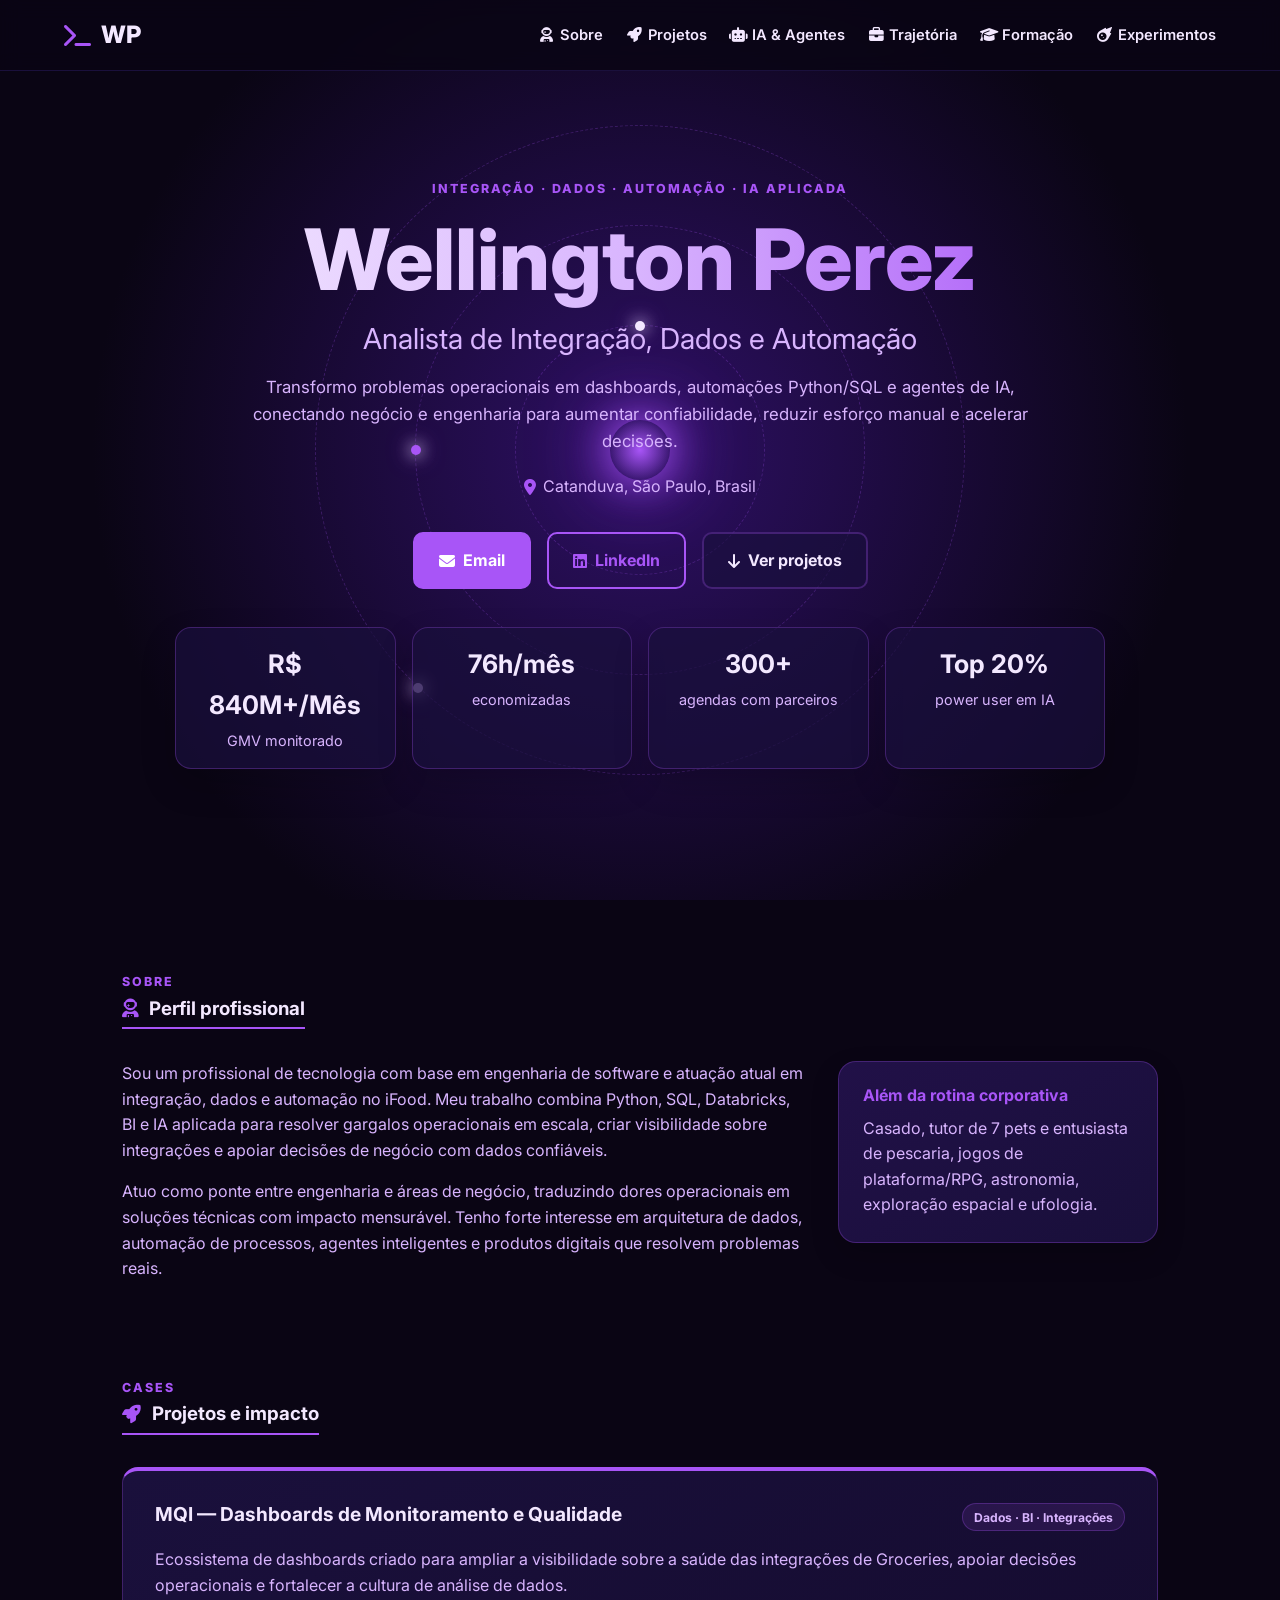
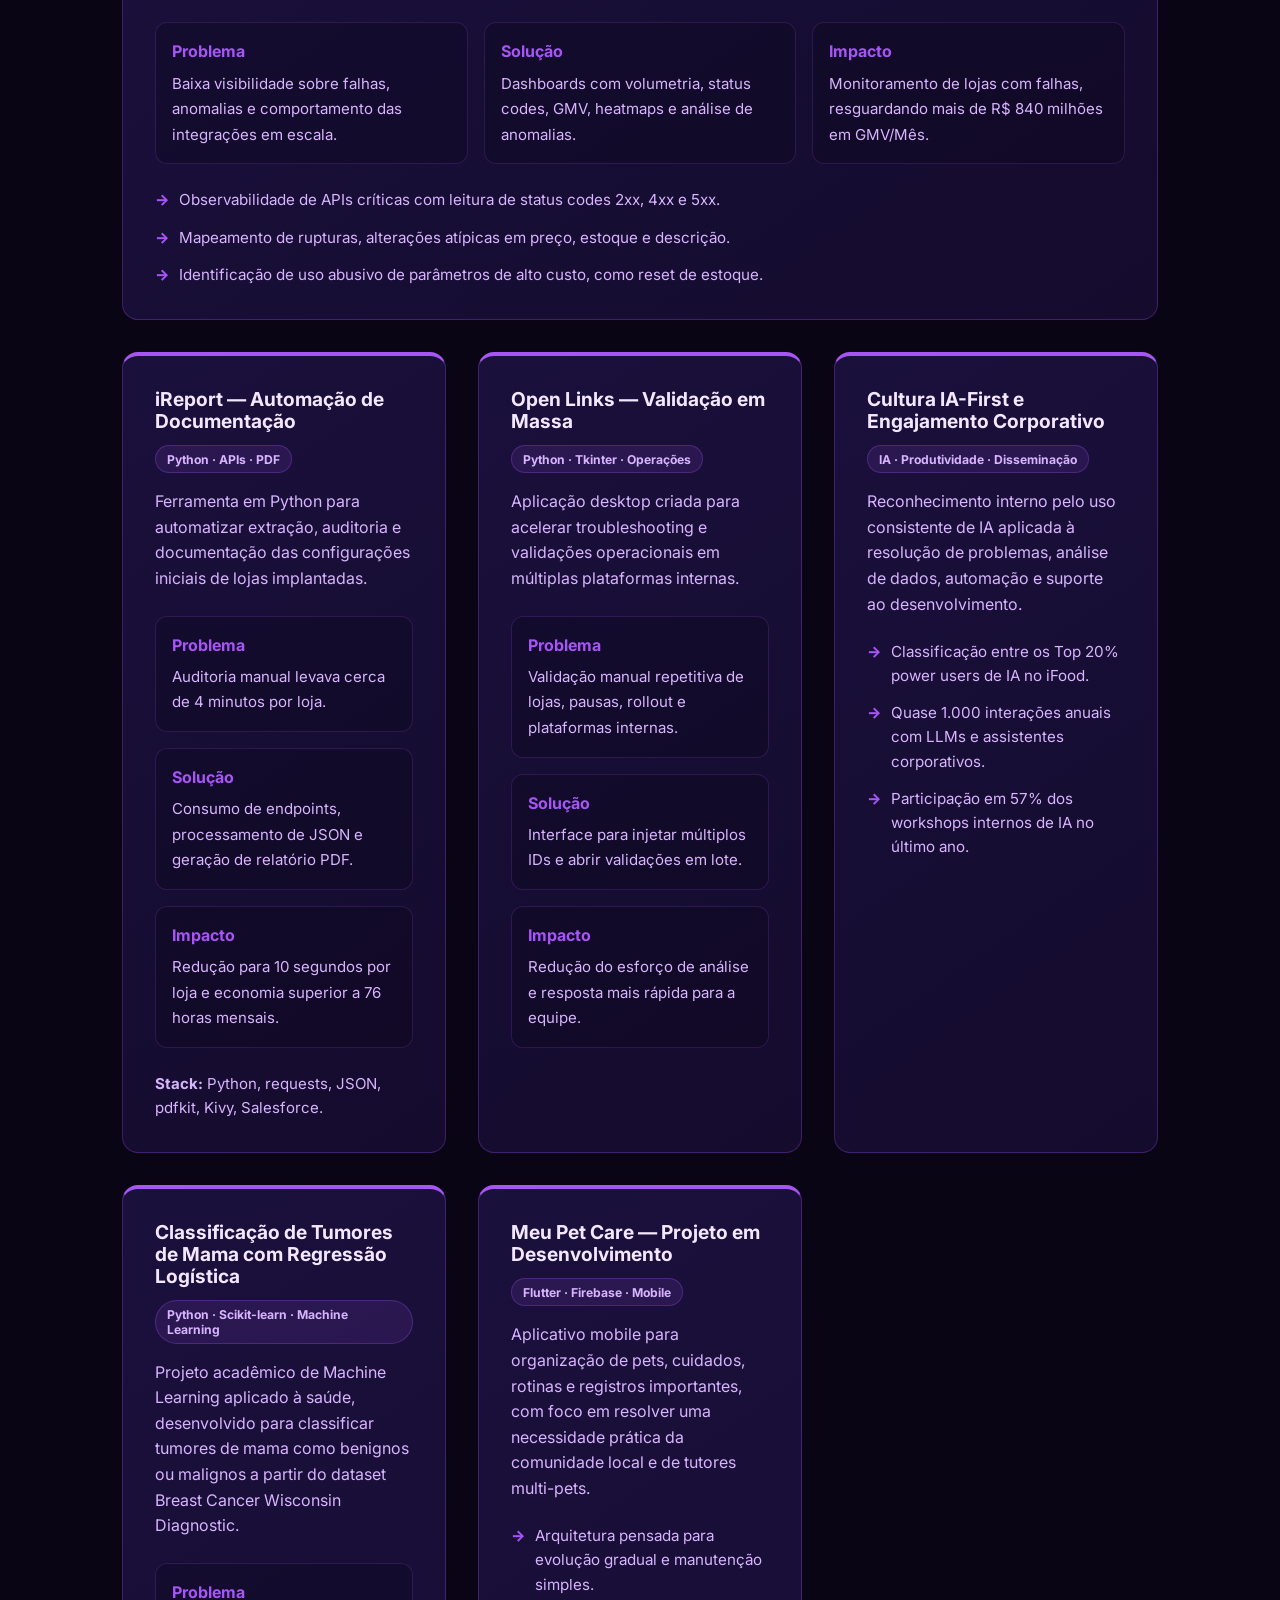
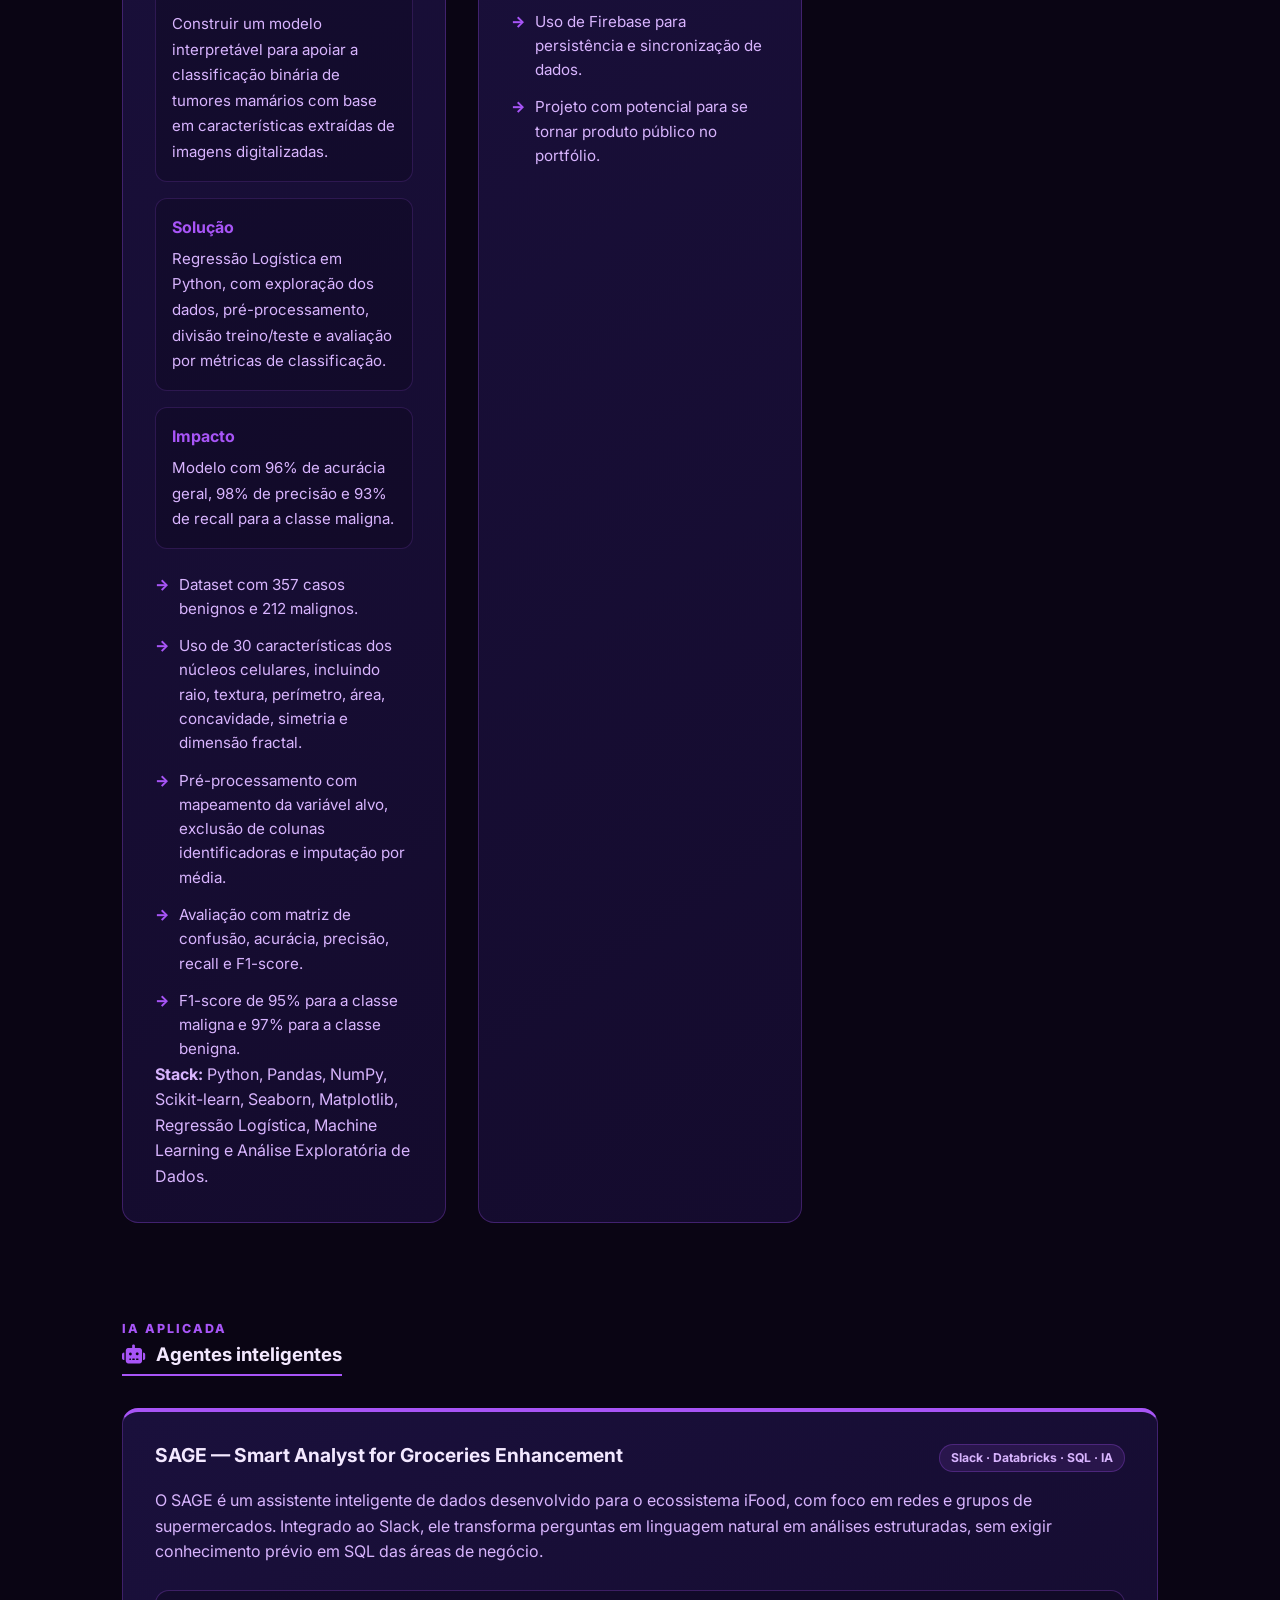
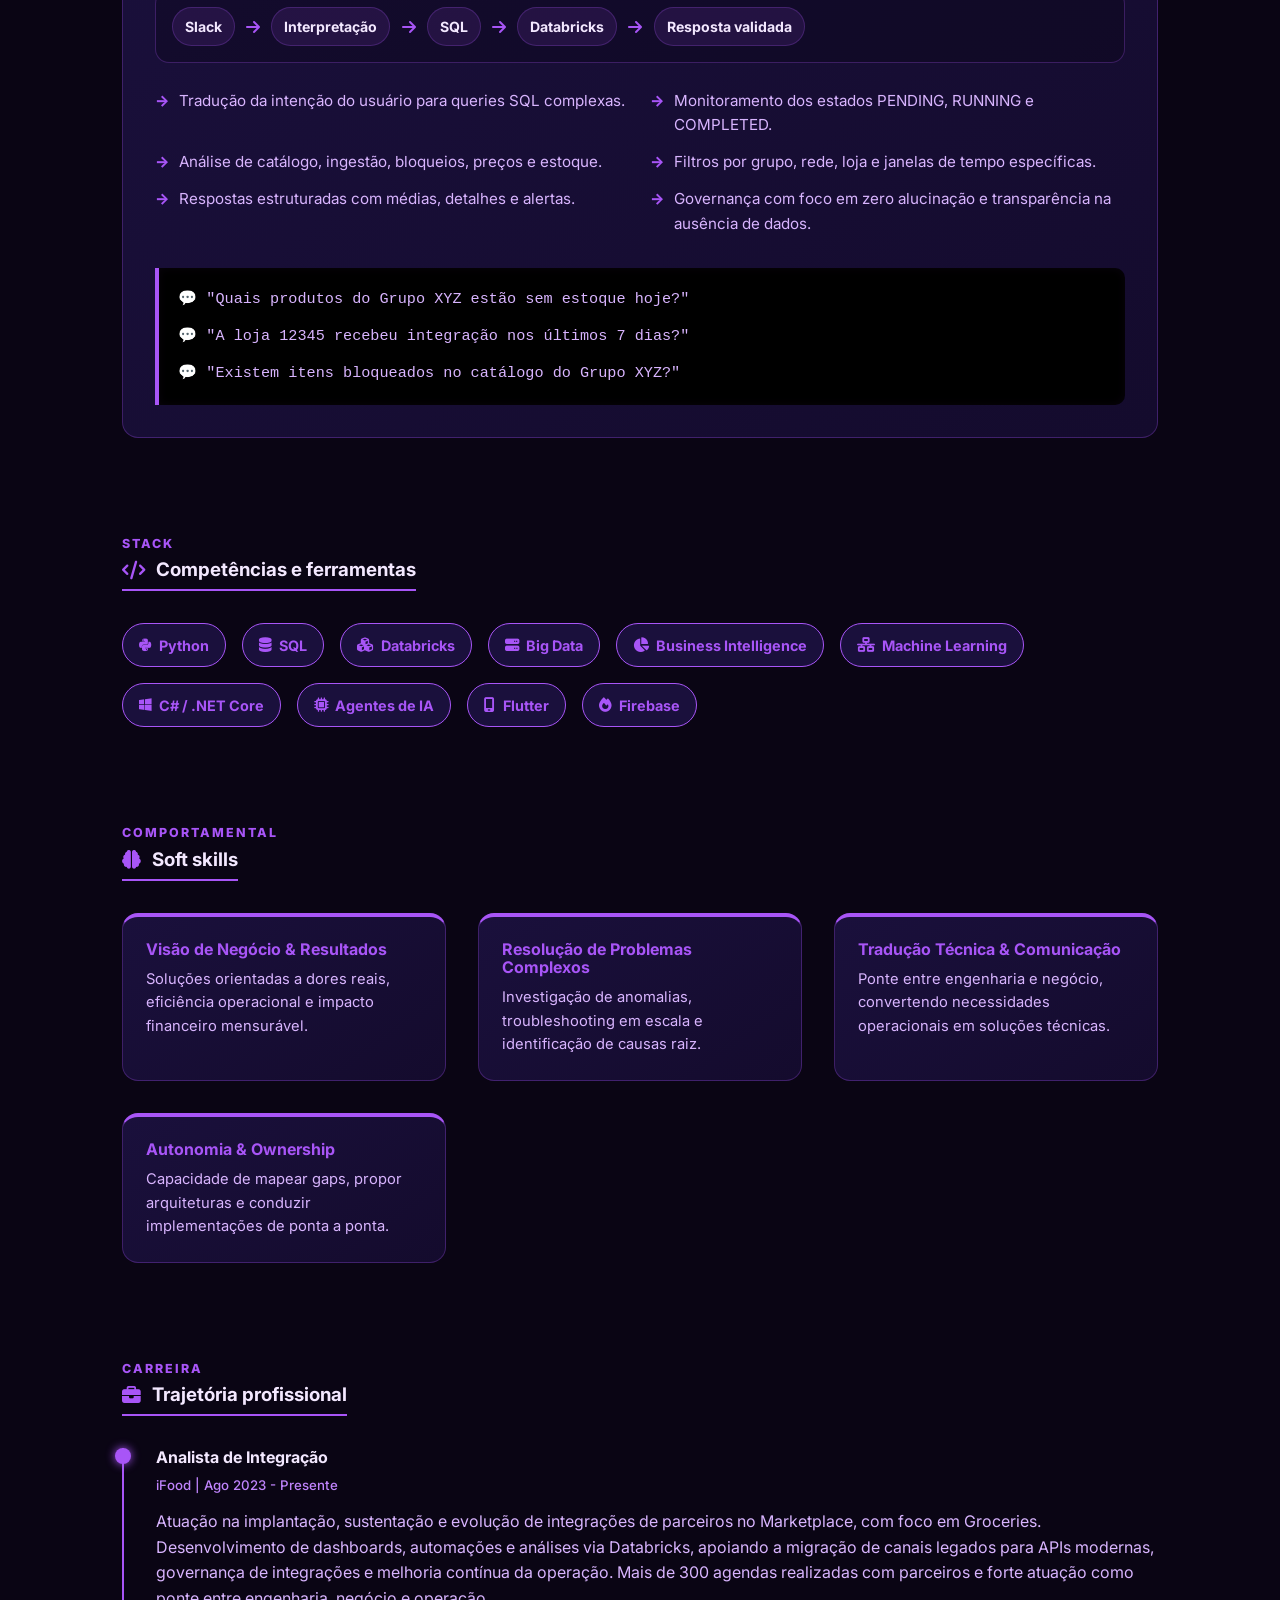
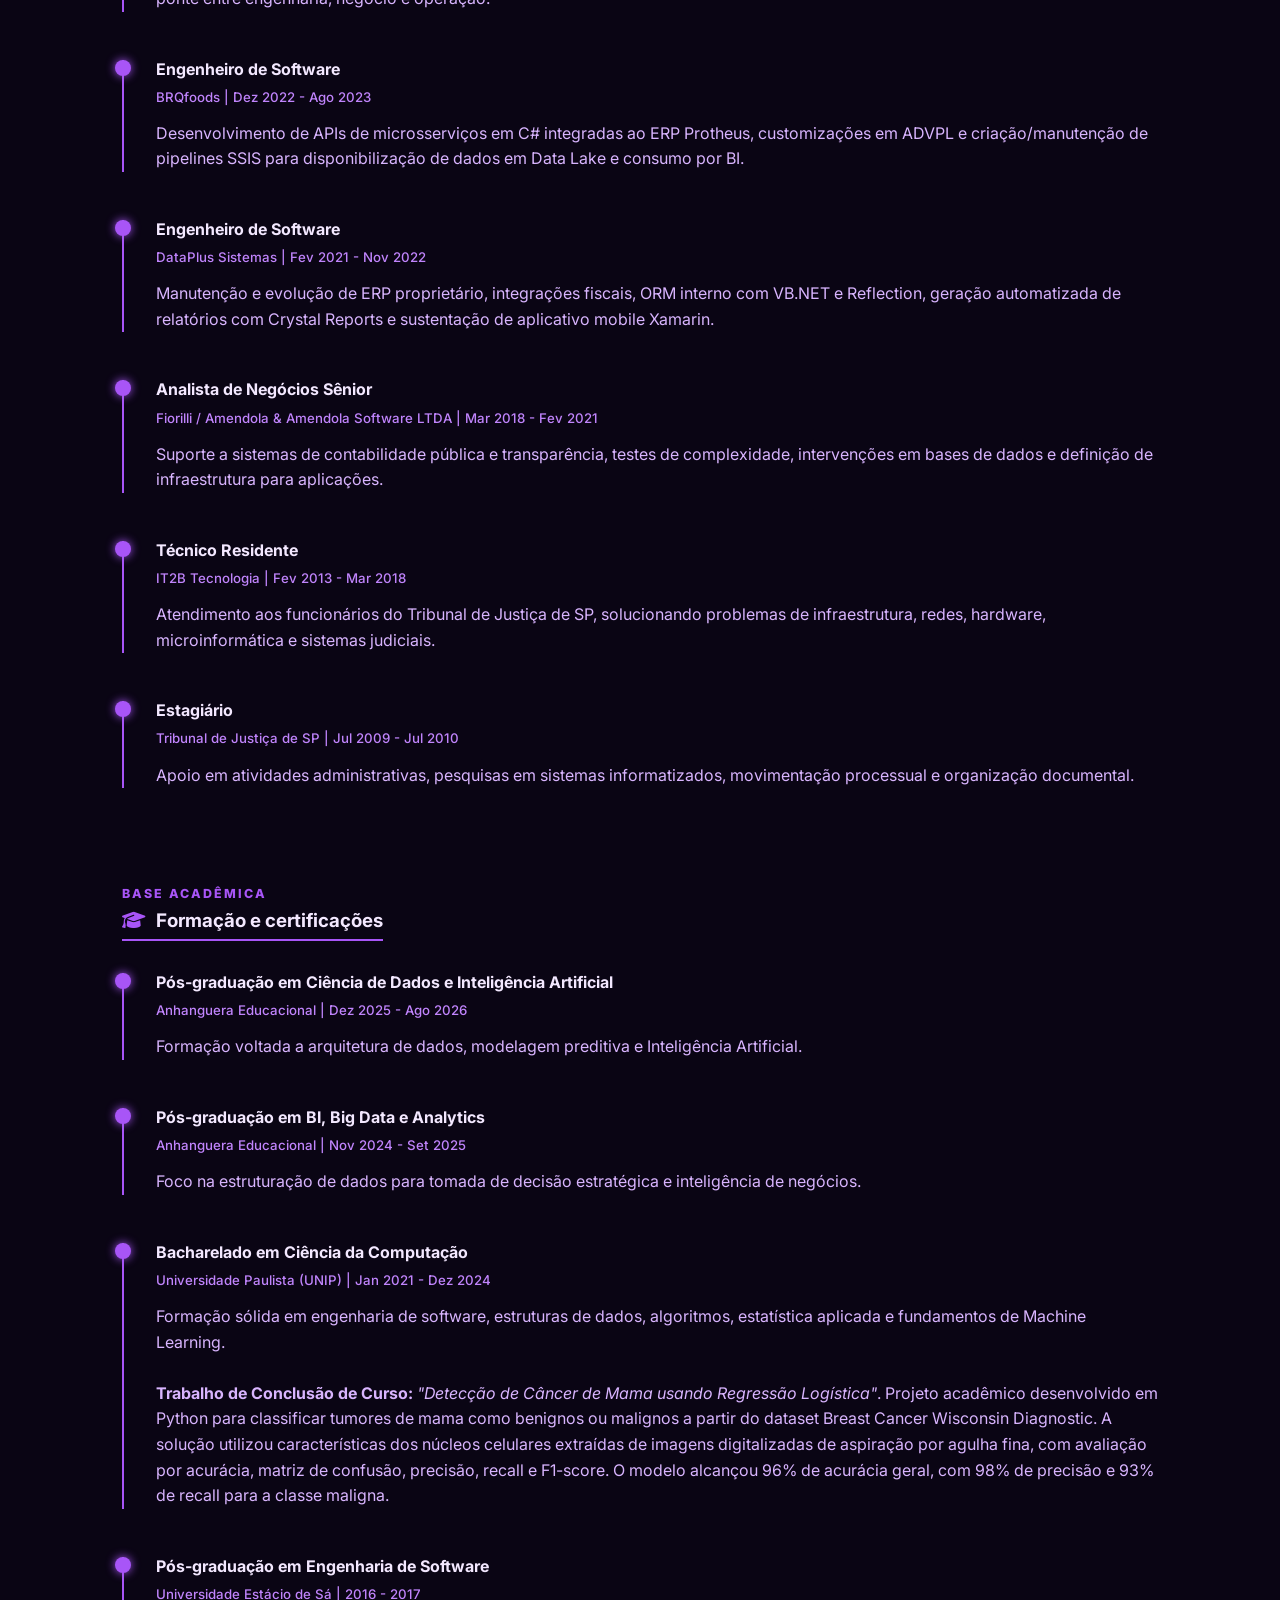
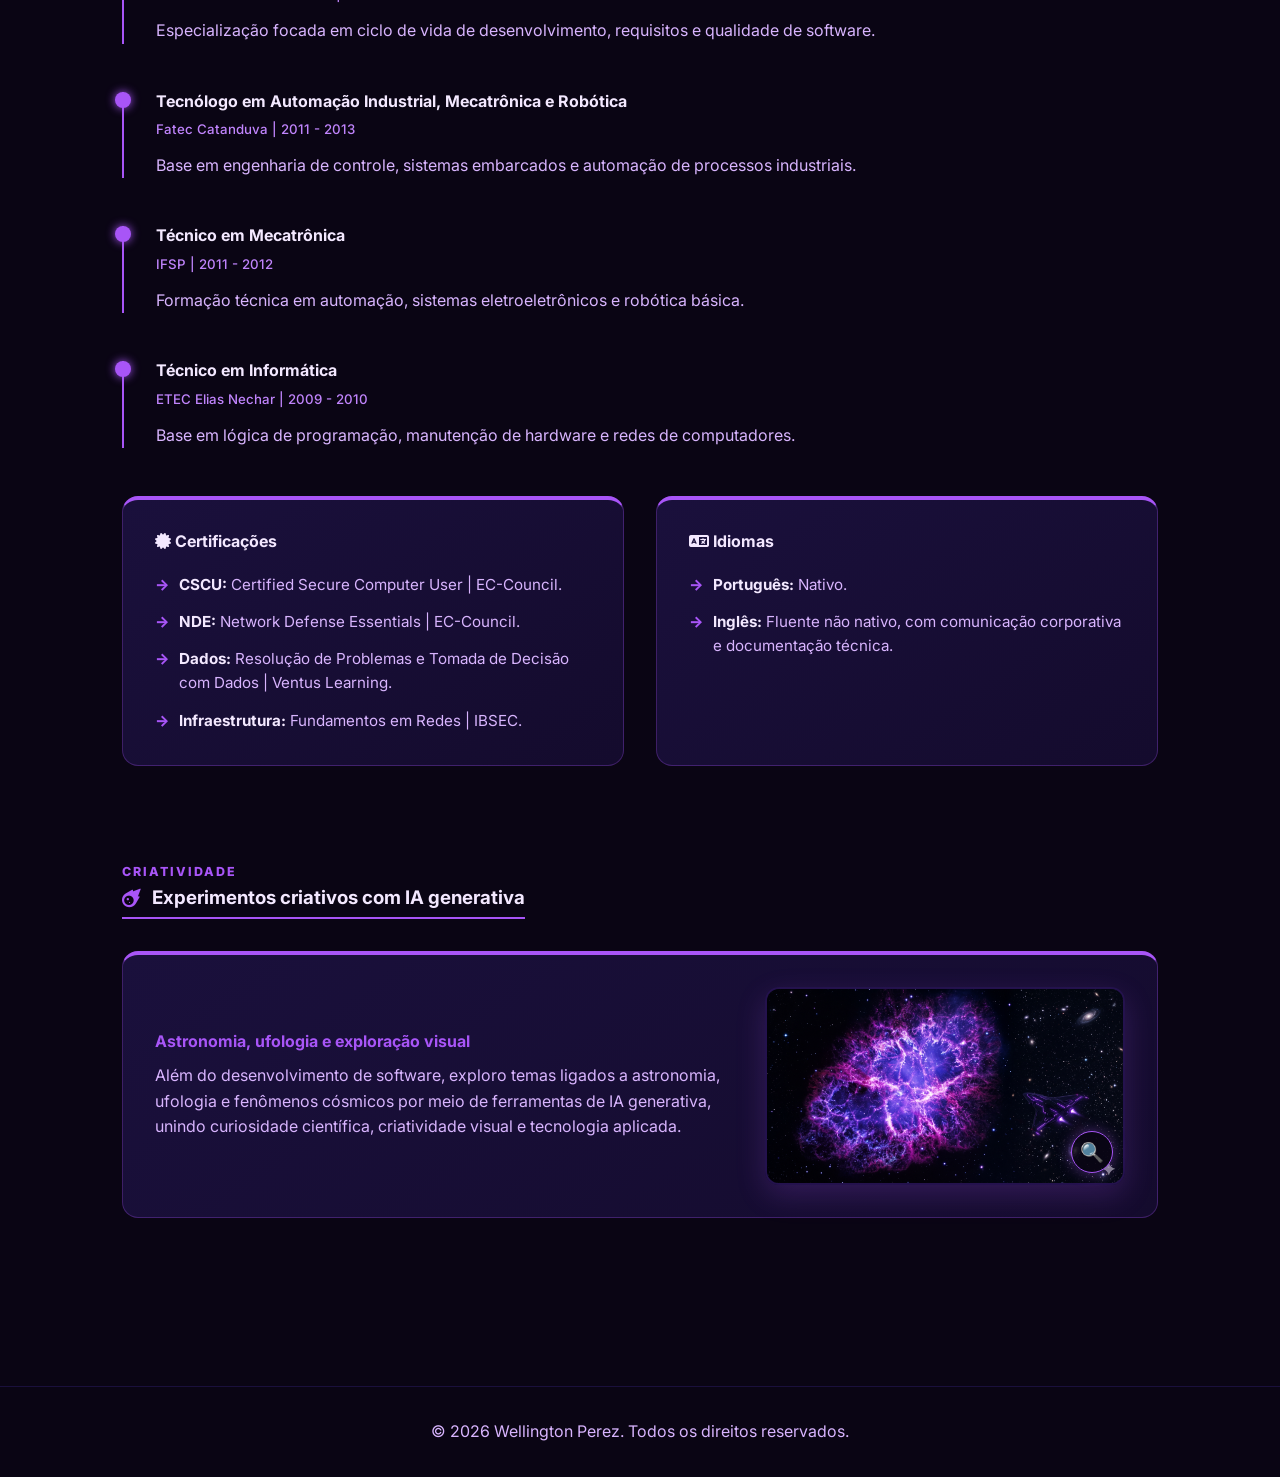
==== commit 685ffa46: "feat: correção do numero do gmv" ====
--- a/index.html
+++ b/index.html
@@ -154,7 +154,7 @@
           aria-label="Indicadores de impacto profissional"
         >
           <div class="impact-item">
-            <strong>R$ 840M+</strong>
+            <strong>R$ 840M+/Mês</strong>
             <span>GMV monitorado</span>
           </div>
           <div class="impact-item">
@@ -252,7 +252,7 @@
                 <strong>Impacto</strong>
                 <span
                   >Monitoramento de lojas com falhas, resguardando mais de R$
-                  840 milhões em GMV.</span
+                  840 milhões em GMV/Mês.</span
                 >
               </div>
             </div>
